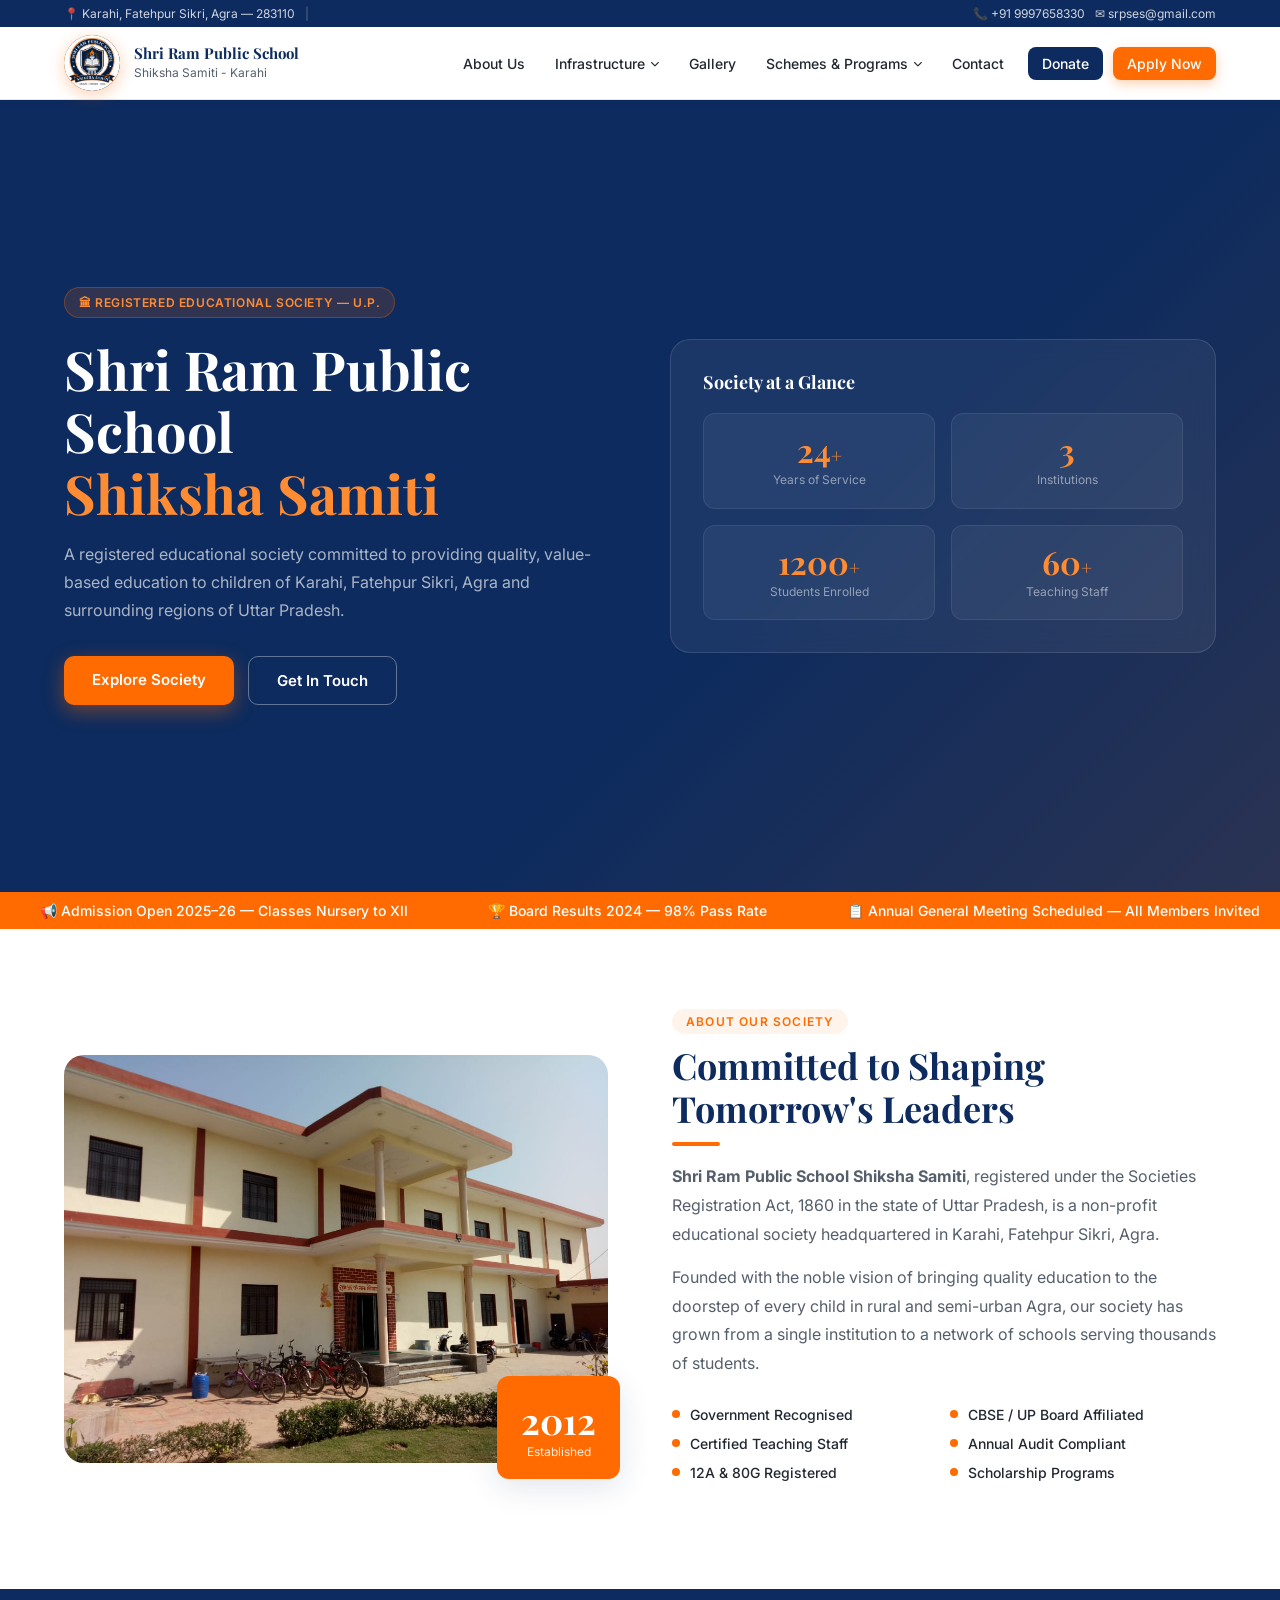
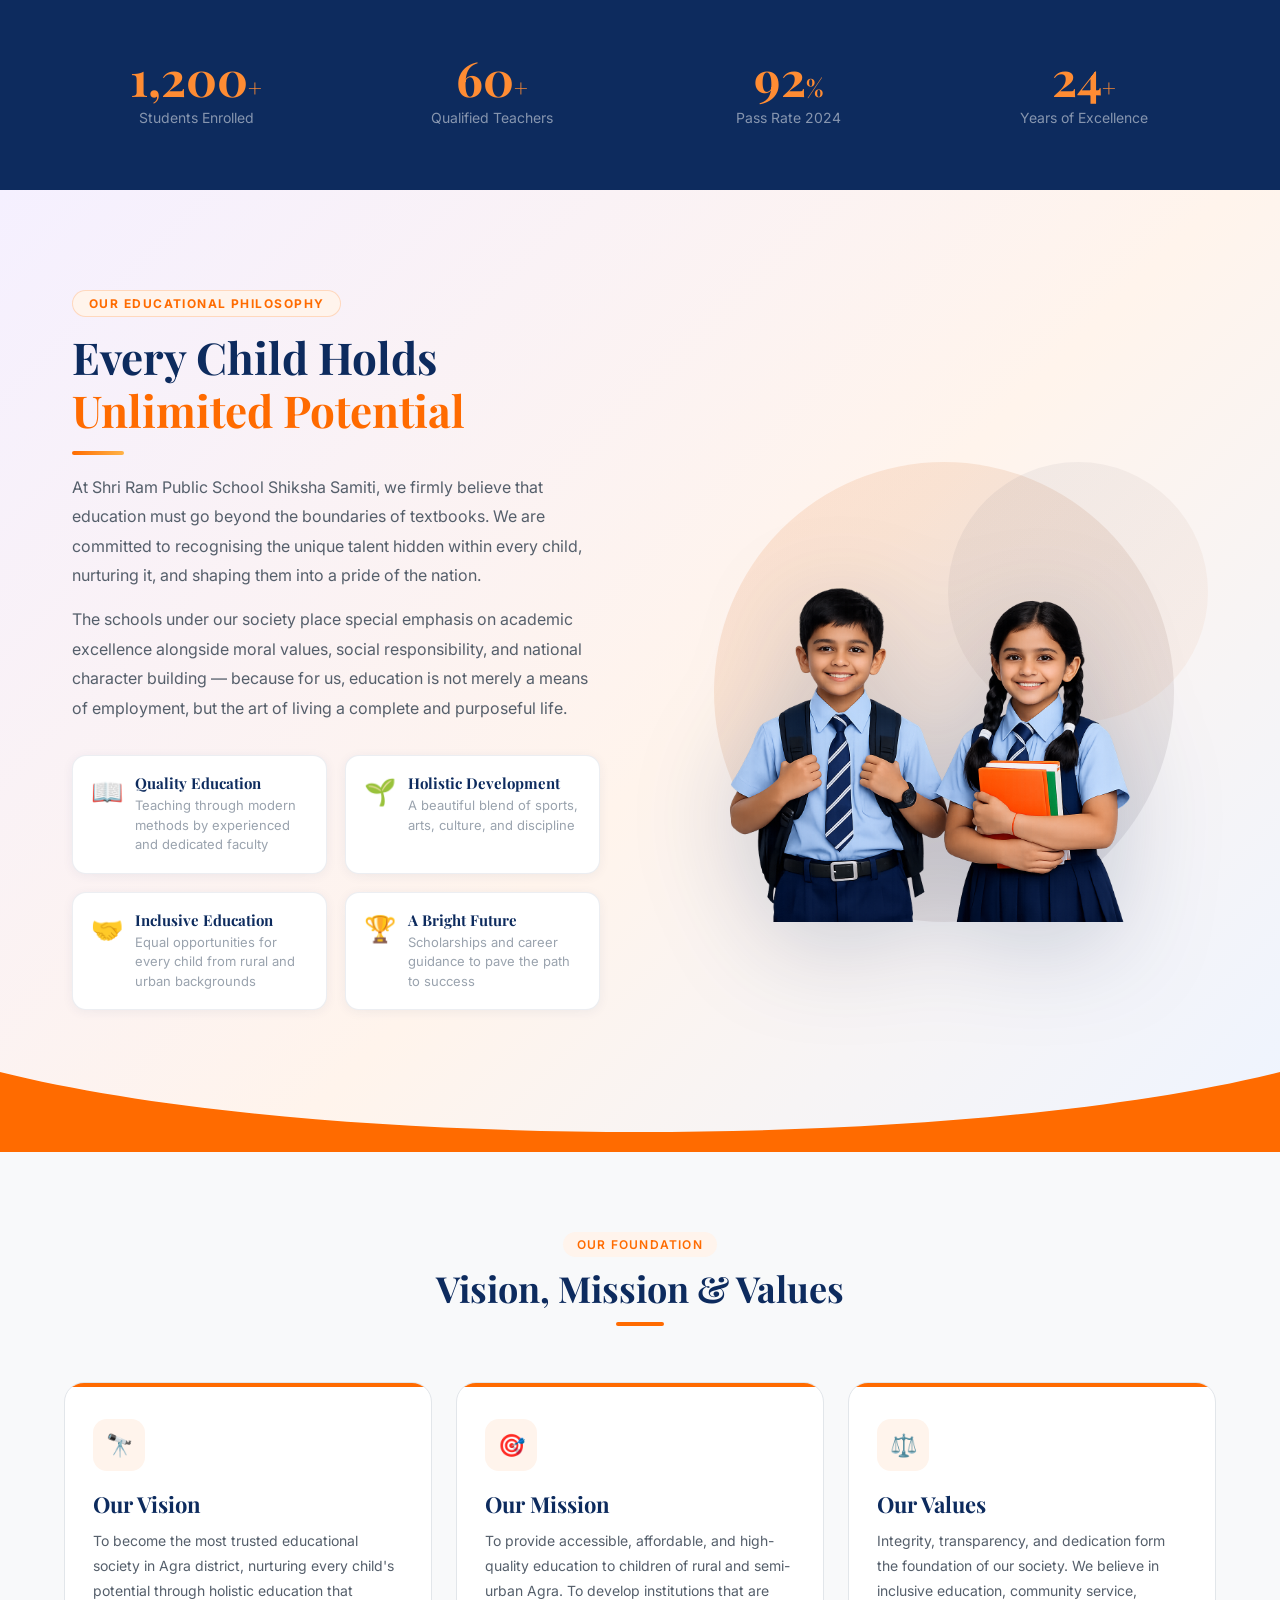
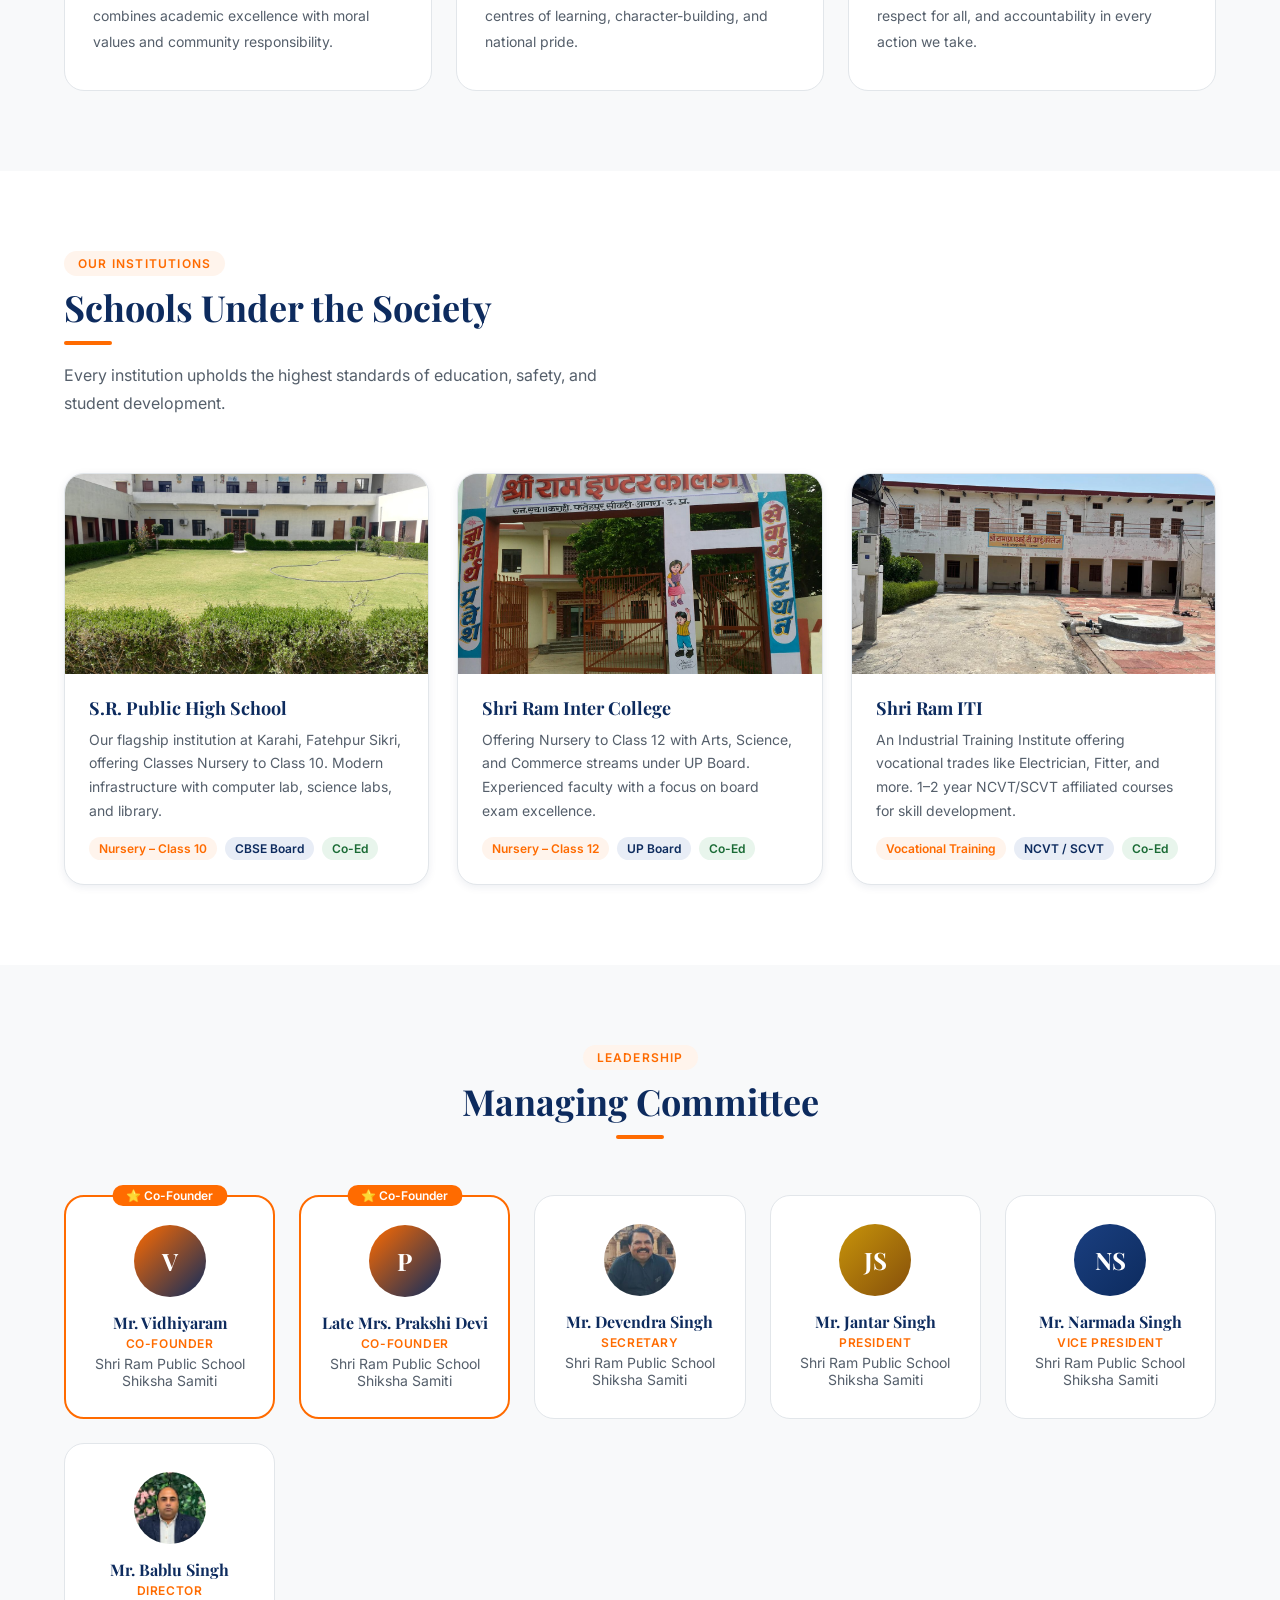
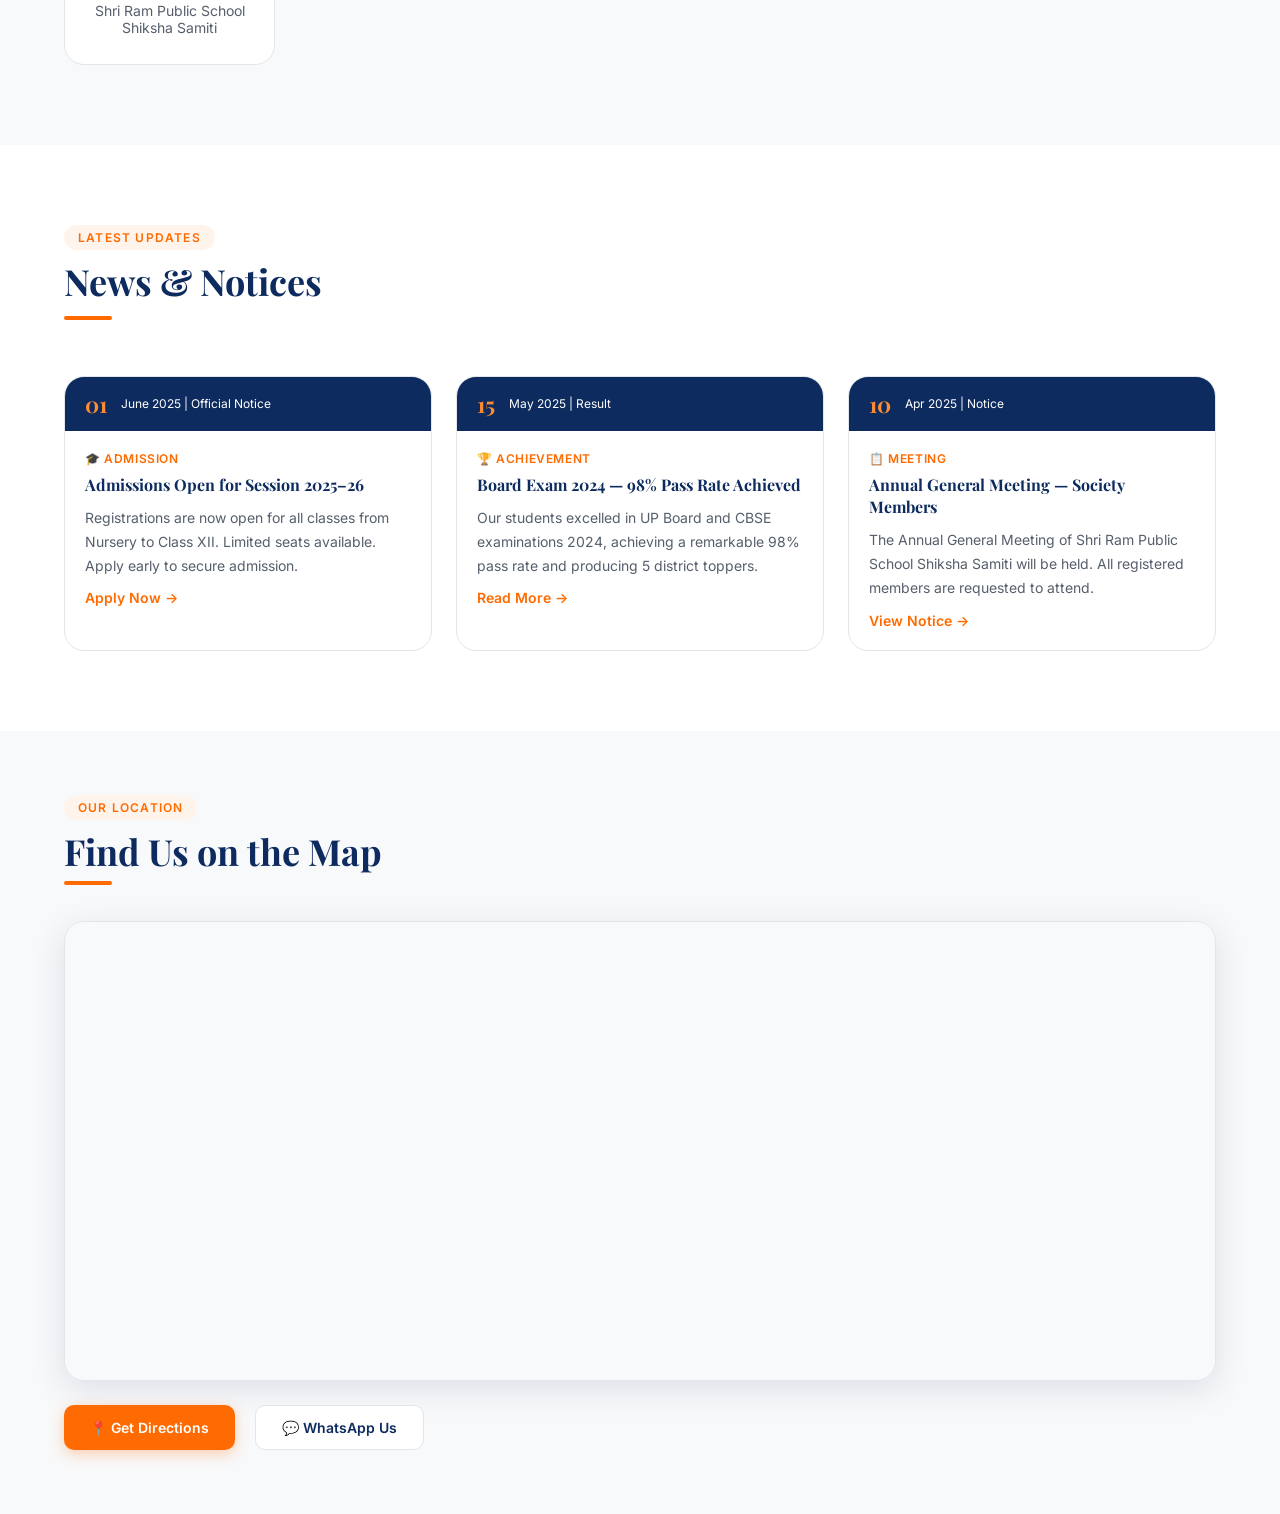
==== index.html @ c82b1e64 "Add files via upload" ====
<!DOCTYPE html>
<html lang="hi">
<head>
<meta charset="UTF-8">
<meta name="viewport" content="width=device-width, initial-scale=1.0, maximum-scale=1.0">
<title>Shri Ram Public School Shiksha Samiti - Karahi, Fatehpur Sikri, Agra</title>
<meta name="description" content="Shri Ram Public School Shiksha Samiti - A registered educational society dedicated to quality education in Karahi, Fatehpur Sikri, Agra, Uttar Pradesh.">
<link rel="preconnect" href="https://fonts.googleapis.com">
<link href="https://fonts.googleapis.com/css2?family=Playfair+Display:wght@600;700&family=Inter:wght@300;400;500;600&display=swap" rel="stylesheet">
<link rel="stylesheet" href="https://cdnjs.cloudflare.com/ajax/libs/font-awesome/6.5.0/css/all.min.css">
<style>
*,*::before,*::after{box-sizing:border-box;margin:0;padding:0;}
:root{
  --saffron:#FF6B00;--saffron-light:#FF8C33;--saffron-pale:#FFF4EC;
  --navy:#0D2B5E;--navy-light:#1A3F80;
  --green:#1A6B35;--green-light:#2A9B50;--gold:#C8940A;
  --white:#FFFFFF;--gray-50:#F8F9FA;--gray-100:#F0F2F5;
  --gray-200:#E2E6EA;--gray-400:#9AA3AE;--gray-600:#555F6B;--gray-800:#222831;
  --shadow-sm:0 2px 8px rgba(13,43,94,0.08);--shadow-md:0 8px 32px rgba(13,43,94,0.12);
  --radius:12px;--radius-lg:20px;
  --text-xs:clamp(10px,2vw,12px);--text-sm:clamp(12px,2.5vw,14px);
  --text-base:clamp(14px,3vw,16px);--text-lg:clamp(16px,3.5vw,18px);
  --text-xl:clamp(18px,4vw,22px);--text-2xl:clamp(20px,4.5vw,26px);
  --text-3xl:clamp(24px,5vw,36px);--text-4xl:clamp(28px,6vw,48px);
  --text-hero:clamp(28px,7vw,54px);
  --space-xs:clamp(8px,2vw,12px);--space-sm:clamp(12px,3vw,20px);
  --space-md:clamp(20px,4vw,32px);--space-lg:clamp(32px,5vw,56px);--space-xl:clamp(48px,7vw,80px);
}
html{scroll-behavior:smooth;}
body{font-family:'Inter',sans-serif;color:var(--gray-800);background:var(--white);overflow-x:hidden;font-size:var(--text-base);}
h1,h2,h3,h4{font-family:'Playfair Display',serif;line-height:1.2;}
a{text-decoration:none;color:inherit;}
img{max-width:100%;height:auto;display:block;}
button{font-family:'Inter',sans-serif;}

@keyframes fadeUp{from{opacity:0;transform:translateY(24px);}to{opacity:1;transform:translateY(0);}}
@keyframes fadeIn{from{opacity:0;}to{opacity:1;}}
@keyframes marquee{from{transform:translateX(0);}to{transform:translateX(-50%);}}
@keyframes dropdownIn{from{opacity:0;transform:translateY(-8px);}to{opacity:1;transform:translateY(0);}}

.reveal{opacity:0;transform:translateY(24px);transition:opacity 0.65s ease,transform 0.65s ease;}
.reveal.visible{opacity:1;transform:translateY(0);}
.reveal-left{opacity:0;transform:translateX(-30px);transition:opacity 0.65s ease,transform 0.65s ease;}
.reveal-left.visible{opacity:1;transform:translateX(0);}
.reveal-right{opacity:0;transform:translateX(30px);transition:opacity 0.65s ease,transform 0.65s ease;}
.reveal-right.visible{opacity:1;transform:translateX(0);}

/* TOP BAR */
.topbar{background:var(--navy);color:rgba(255,255,255,0.8);font-size:var(--text-xs);padding:6px 0;}
.topbar-inner{max-width:1200px;margin:0 auto;padding:0 clamp(16px,4vw,24px);display:flex;justify-content:space-between;align-items:center;flex-wrap:wrap;gap:4px;}
.topbar a{color:rgba(255,255,255,0.8);transition:color 0.2s;}
.topbar a:hover{color:var(--saffron-light);}
.topbar-left,.topbar-right{display:flex;align-items:center;gap:10px;flex-wrap:wrap;}

/* ======== HEADER & NAV ======== */
.header{position:sticky;top:0;z-index:1000;background:var(--white);border-bottom:1px solid var(--gray-200);box-shadow:var(--shadow-sm);transition:box-shadow 0.3s ease;}
.header.scrolled{box-shadow:var(--shadow-md);}
.nav-inner{max-width:1200px;margin:0 auto;padding:0 clamp(16px,4vw,24px);display:flex;align-items:center;justify-content:space-between;height:clamp(60px,10vw,72px);}
.logo{display:flex;align-items:center;gap:clamp(10px,2vw,14px);min-width:0;}
.logo-emblem{width:clamp(44px,8vw,56px);height:clamp(44px,8vw,56px);border-radius:50%;flex-shrink:0;background:linear-gradient(135deg,var(--saffron),var(--navy));display:flex;align-items:center;justify-content:center;font-family:'Playfair Display',serif;font-size:clamp(16px,3vw,22px);font-weight:700;color:white;box-shadow:0 4px 16px rgba(255,107,0,0.3);overflow:hidden;}
.logo-emblem img{width:100%;height:100%;object-fit:cover;border-radius:50%;}
.logo-text{line-height:1.2;min-width:0;}
.logo-text h1{font-size:clamp(12px,2.5vw,15px);color:var(--navy);font-weight:700;white-space:nowrap;overflow:hidden;text-overflow:ellipsis;}
.logo-text span{font-size:clamp(10px,2vw,11px);color:var(--gray-600);font-family:'Inter',sans-serif;font-weight:400;}
.nav-links{display:flex;align-items:center;gap:2px;}

/* Plain nav links */
.nav-links > a{
  padding:clamp(6px,1.5vw,8px) clamp(8px,2vw,14px);
  border-radius:8px;font-size:var(--text-sm);font-weight:500;
  color:var(--gray-800);transition:all 0.2s ease;
}
.nav-links > a:hover{background:var(--saffron-pale);color:var(--saffron);}
.nav-links > a.active{color:var(--saffron);}

/* ---- DROPDOWN WRAPPER ---- */
.nav-dropdown{position:relative;display:flex;align-items:center;}
.nav-dropdown > .nav-drop-trigger{
  display:flex;align-items:center;gap:5px;
  padding:clamp(6px,1.5vw,8px) clamp(8px,2vw,14px);
  border-radius:8px;font-size:var(--text-sm);font-weight:500;
  color:var(--gray-800);transition:all 0.2s ease;cursor:pointer;
  border:none;background:none;font-family:'Inter',sans-serif;
  white-space:nowrap;
}
.nav-dropdown > .nav-drop-trigger:hover,
.nav-dropdown:hover > .nav-drop-trigger{background:var(--saffron-pale);color:var(--saffron);}
.nav-drop-trigger .drop-caret{font-size:9px;transition:transform 0.25s ease;}
.nav-dropdown:hover .drop-caret{transform:rotate(180deg);}

/* ---- DROPDOWN PANEL ---- */
.drop-panel{
  position:absolute;top:calc(100% + 10px);left:0;
  min-width:230px;background:var(--white);
  border-radius:14px;border:1px solid var(--gray-200);
  box-shadow:0 16px 48px rgba(13,43,94,0.16);
  padding:8px;
  opacity:0;visibility:hidden;pointer-events:none;
  transform:translateY(-8px);
  transition:opacity 0.2s ease,transform 0.2s ease,visibility 0.2s ease;
  z-index:200;
}
.nav-dropdown:hover .drop-panel,
.nav-dropdown:focus-within .drop-panel{
  opacity:1;visibility:visible;pointer-events:all;transform:translateY(0);
}
.drop-panel::before{
  content:'';position:absolute;top:-6px;left:20px;
  width:12px;height:12px;background:var(--white);
  border-left:1px solid var(--gray-200);border-top:1px solid var(--gray-200);
  transform:rotate(45deg);border-radius:2px 0 0 0;
}
.drop-panel-header{
  font-size:10px;font-weight:700;letter-spacing:0.1em;text-transform:uppercase;
  color:var(--gray-400);padding:6px 12px 4px;margin-bottom:2px;
}
.drop-item{
  display:flex;align-items:center;gap:10px;
  padding:10px 12px;border-radius:10px;
  font-size:13px;font-weight:500;color:var(--gray-800);
  transition:background 0.18s,color 0.18s;cursor:pointer;
}
.drop-item:hover{background:var(--saffron-pale);color:var(--saffron);}
.drop-item-icon{
  width:32px;height:32px;border-radius:8px;flex-shrink:0;
  display:flex;align-items:center;justify-content:center;font-size:15px;
  background:var(--gray-100);transition:background 0.18s;
}
.drop-item:hover .drop-item-icon{background:rgba(255,107,0,0.12);}
.drop-item-text{}
.drop-item-title{font-weight:600;line-height:1.2;}
.drop-item-sub{font-size:11px;color:var(--gray-400);margin-top:1px;font-weight:400;}
.drop-divider{height:1px;background:var(--gray-100);margin:6px 4px;}

/* CTA buttons */
.nav-cta{background:var(--saffron);color:white!important;padding:clamp(8px,1.5vw,10px) clamp(14px,2.5vw,20px);border-radius:8px;font-size:var(--text-sm);font-weight:600;transition:all 0.2s ease;margin-left:8px;box-shadow:0 4px 12px rgba(255,107,0,0.3);}
.nav-cta:hover{background:var(--saffron-light)!important;transform:translateY(-1px);}
.nav-donate{background:var(--navy);color:white!important;padding:clamp(8px,1.5vw,10px) clamp(14px,2.5vw,20px);border-radius:8px;font-size:var(--text-sm);font-weight:600;transition:all 0.2s ease;margin-left:8px;}
.nav-donate:hover{background:var(--navy-light)!important;transform:translateY(-1px);}
.hamburger{display:none;flex-direction:column;gap:5px;cursor:pointer;padding:8px;border:none;background:none;}
.hamburger span{display:block;width:24px;height:2px;background:var(--navy);transition:all 0.3s;border-radius:2px;}

/* ======== MOBILE MENU ======== */
.mobile-menu{display:none;position:fixed;top:0;left:0;right:0;bottom:0;z-index:2000;background:var(--white);overflow-y:auto;}
.mobile-menu.open{display:flex;flex-direction:column;animation:fadeIn 0.2s ease;}
.mobile-menu-header{display:flex;justify-content:space-between;align-items:center;padding:clamp(16px,4vw,24px);border-bottom:1px solid var(--gray-100);}
.mobile-close{font-size:28px;cursor:pointer;color:var(--gray-800);background:none;border:none;line-height:1;}
.mobile-nav-links{padding:clamp(12px,3vw,16px);display:flex;flex-direction:column;gap:4px;}
.mobile-nav-links > a,.mobile-nav-links > .mob-drop-wrap > .mob-drop-btn{
  display:flex;align-items:center;gap:12px;
  padding:clamp(14px,3.5vw,18px) clamp(16px,4vw,20px);
  font-size:clamp(15px,3.5vw,17px);font-weight:500;
  border-radius:12px;color:var(--gray-800);
  transition:background 0.2s,color 0.2s;
  width:100%;border:none;background:none;font-family:'Inter',sans-serif;cursor:pointer;text-align:left;
}
.mobile-nav-links > a:hover,
.mobile-nav-links > .mob-drop-wrap > .mob-drop-btn:hover{background:var(--saffron-pale);color:var(--saffron);}
.mob-drop-btn{justify-content:space-between;}
.mob-drop-btn .mob-caret{font-size:11px;transition:transform 0.25s;}
.mob-drop-btn.open .mob-caret{transform:rotate(180deg);}
.mob-drop-list{
  display:none;flex-direction:column;gap:2px;
  padding:6px 10px 10px 20px;
  border-left:2px solid var(--saffron-pale);
  margin:2px 16px 8px 16px;border-radius:0 0 8px 8px;
}
.mob-drop-list.open{display:flex;}
.mob-drop-list a{
  display:flex;align-items:center;gap:10px;
  padding:10px 12px;font-size:14px;font-weight:500;
  color:var(--gray-800);border-radius:8px;transition:background 0.18s,color 0.18s;
}
.mob-drop-list a:hover{background:var(--saffron-pale);color:var(--saffron);}
.mob-drop-list a span{font-size:16px;}
.mobile-nav-links a.cta-mobile{background:var(--saffron);color:white;margin-top:12px;text-align:center;justify-content:center;}
.mobile-nav-links a.donate-mobile{background:var(--navy);color:white;text-align:center;justify-content:center;}

/* HERO */
.hero{min-height:clamp(500px,88vh,900px);background:var(--navy);position:relative;overflow:hidden;display:flex;align-items:center;}
.hero-bg{position:absolute;inset:0;z-index:0;background:url('https://images.unsplash.com/photo-1580582932707-520aed937b7b?w=1600&q=80') center/cover no-repeat;opacity:0.15;}
.hero-decor{position:absolute;inset:0;z-index:1;background:linear-gradient(135deg,rgba(13,43,94,0.97) 0%,rgba(13,43,94,0.8) 60%,rgba(255,107,0,0.12) 100%);}
.hero-content{position:relative;z-index:2;max-width:1200px;margin:0 auto;padding:clamp(48px,8vw,80px) clamp(16px,4vw,24px);display:grid;grid-template-columns:1fr 1fr;gap:clamp(32px,5vw,60px);align-items:center;width:100%;}
.hero-badge{display:inline-flex;align-items:center;gap:8px;background:rgba(255,107,0,0.15);border:1px solid rgba(255,107,0,0.3);color:var(--saffron-light);padding:clamp(5px,1.5vw,7px) clamp(10px,2vw,14px);border-radius:50px;font-size:var(--text-xs);font-weight:600;letter-spacing:0.05em;text-transform:uppercase;margin-bottom:clamp(12px,2vw,20px);animation:fadeUp 0.6s ease 0.1s both;}
.hero-title{font-size:var(--text-hero);color:white;line-height:1.15;font-weight:700;animation:fadeUp 0.6s ease 0.2s both;margin-bottom:8px;}
.hero-title span{color:var(--saffron-light);}
.hero-subtitle{font-family:'Inter',sans-serif;font-size:clamp(13px,2.5vw,16px);color:rgba(255,255,255,0.65);font-weight:400;margin:clamp(12px,2vw,16px) 0 clamp(20px,3vw,32px);line-height:1.75;animation:fadeUp 0.6s ease 0.3s both;}
.hero-buttons{display:flex;gap:clamp(10px,2vw,14px);flex-wrap:wrap;animation:fadeUp 0.6s ease 0.4s both;}
.btn-primary{background:var(--saffron);color:white;padding:clamp(10px,2vw,14px) clamp(18px,3vw,28px);border-radius:10px;font-size:clamp(13px,2.5vw,15px);font-weight:600;transition:all 0.25s ease;box-shadow:0 6px 20px rgba(255,107,0,0.4);white-space:nowrap;}
.btn-primary:hover{background:var(--saffron-light);transform:translateY(-2px);}
.btn-outline{background:transparent;color:white;padding:clamp(10px,2vw,14px) clamp(18px,3vw,28px);border-radius:10px;font-size:clamp(13px,2.5vw,15px);font-weight:600;border:1.5px solid rgba(255,255,255,0.35);transition:all 0.25s ease;white-space:nowrap;}
.btn-outline:hover{background:rgba(255,255,255,0.08);border-color:rgba(255,255,255,0.6);}
.hero-card{background:rgba(255,255,255,0.06);backdrop-filter:blur(12px);border:1px solid rgba(255,255,255,0.12);border-radius:var(--radius-lg);padding:clamp(20px,4vw,32px);animation:fadeUp 0.7s ease 0.3s both;}
.hero-card h3{font-size:clamp(15px,3vw,18px);color:white;margin-bottom:clamp(14px,3vw,20px);}
.hero-stat-grid{display:grid;grid-template-columns:1fr 1fr;gap:clamp(10px,2vw,16px);}
.hero-stat{background:rgba(255,255,255,0.05);border-radius:var(--radius);padding:clamp(14px,3vw,20px) clamp(10px,2vw,16px);text-align:center;border:1px solid rgba(255,255,255,0.08);}
.hero-stat .num{font-family:'Playfair Display',serif;font-size:clamp(24px,5vw,32px);font-weight:700;color:var(--saffron-light);line-height:1;}
.hero-stat .lbl{font-size:clamp(10px,2vw,12px);color:rgba(255,255,255,0.5);margin-top:6px;line-height:1.3;}

/* MARQUEE */
.marquee-strip{background:var(--saffron);color:white;padding:clamp(8px,2vw,10px) 0;overflow:hidden;font-size:var(--text-sm);font-weight:500;}
.marquee-inner{display:flex;white-space:nowrap;animation:marquee 25s linear infinite;}
.marquee-item{padding:0 clamp(24px,5vw,40px);flex-shrink:0;}

/* SECTION */
.section{padding:var(--space-xl) 0;}
.section-alt{background:var(--gray-50);}
.container{max-width:1200px;margin:0 auto;padding:0 clamp(16px,4vw,24px);}
.section-label{display:inline-block;font-size:var(--text-xs);font-weight:600;letter-spacing:0.1em;text-transform:uppercase;color:var(--saffron);background:var(--saffron-pale);padding:5px 14px;border-radius:50px;margin-bottom:10px;}
.section-title{font-size:var(--text-3xl);color:var(--navy);line-height:1.2;margin-bottom:12px;}
.section-sub{font-size:var(--text-base);color:var(--gray-600);line-height:1.75;max-width:560px;}
.section-head{margin-bottom:clamp(36px,6vw,56px);}
.title-line{width:48px;height:4px;background:var(--saffron);border-radius:2px;margin:12px 0 16px;}

/* ABOUT */
.about-grid{display:grid;grid-template-columns:1fr 1fr;gap:clamp(32px,6vw,64px);align-items:center;}
.about-image-wrap{position:relative;}
.about-img-placeholder{width:100%;aspect-ratio:4/3;border-radius:var(--radius-lg);background:linear-gradient(135deg,#e8f4fd,#d4e8fa);display:flex;align-items:center;justify-content:center;flex-direction:column;gap:12px;}
.about-badge{position:absolute;bottom:clamp(-16px,-3vw,-20px);right:clamp(-12px,-2vw,-20px);background:var(--saffron);color:white;border-radius:var(--radius);padding:clamp(14px,2.5vw,20px) clamp(16px,3vw,24px);text-align:center;box-shadow:var(--shadow-md);}
.about-badge .big{font-family:'Playfair Display',serif;font-size:clamp(24px,5vw,36px);font-weight:700;}
.about-badge .sm{font-size:var(--text-xs);opacity:0.85;}
.about-para{font-size:var(--text-base);color:var(--gray-600);line-height:1.8;margin-bottom:14px;}
.about-features{display:grid;grid-template-columns:1fr 1fr;gap:clamp(8px,2vw,12px);margin:clamp(20px,4vw,28px) 0;}
.about-feat{display:flex;align-items:center;gap:10px;font-size:var(--text-sm);color:var(--gray-800);font-weight:500;}
.feat-dot{width:8px;height:8px;border-radius:50%;background:var(--saffron);flex-shrink:0;}
.reg-box{background:var(--navy);color:white;border-radius:var(--radius);padding:clamp(14px,3vw,20px) clamp(16px,3vw,24px);margin-top:clamp(20px,4vw,28px);}
.reg-box .reg-label{font-size:var(--text-xs);color:rgba(255,255,255,0.5);text-transform:uppercase;letter-spacing:0.08em;margin-bottom:6px;}
.reg-box .reg-num{font-family:'Playfair Display',serif;font-size:var(--text-lg);font-weight:600;color:var(--saffron-light);}

/* STATS */
.stats-section{background:var(--navy);color:white;padding:clamp(40px,7vw,64px) 0;}
.stats-grid{display:grid;grid-template-columns:repeat(4,1fr);gap:clamp(16px,3vw,32px);}
.stat-card{text-align:center;}
.stat-card .number{font-family:'Playfair Display',serif;font-size:clamp(32px,6vw,48px);font-weight:700;color:var(--saffron-light);line-height:1;}
.stat-card .unit{font-size:clamp(18px,3.5vw,24px);}
.stat-card .label{font-size:var(--text-sm);color:rgba(255,255,255,0.5);margin-top:8px;}

/* EDUCATION SECTION */
.edu-section{background:linear-gradient(135deg,#F5F0FF 0%,#FFF4EC 55%,#EEF4FF 100%);padding:clamp(56px,9vw,100px) 0 0 0;overflow:hidden;position:relative;}
.edu-inner{max-width:1200px;margin:0 auto;padding:0 clamp(16px,4vw,32px);display:grid;grid-template-columns:1fr 1fr;gap:clamp(40px,7vw,80px);align-items:center;}
.edu-label{display:inline-block;font-size:clamp(10px,2vw,12px);font-weight:700;letter-spacing:0.12em;text-transform:uppercase;color:#FF6B00;background:#FFF4EC;border:1px solid rgba(255,107,0,0.2);padding:5px 16px;border-radius:50px;margin-bottom:14px;}
.edu-title{font-family:'Playfair Display',serif;font-size:clamp(26px,5vw,44px);color:#0D2B5E;line-height:1.2;margin-bottom:4px;}
.edu-title span{color:#FF6B00;}
.edu-line{width:52px;height:4px;background:linear-gradient(90deg,#FF6B00,#FFB347);border-radius:2px;margin:14px 0 18px;}
.edu-para{font-size:clamp(14px,2.5vw,16px);color:#555F6B;line-height:1.85;margin-bottom:14px;}
.edu-pillars{display:grid;grid-template-columns:1fr 1fr;gap:clamp(12px,2vw,18px);margin-top:clamp(22px,4vw,32px);}
.edu-pillar{display:flex;align-items:flex-start;gap:12px;background:white;border-radius:14px;padding:clamp(14px,2.5vw,18px);border:1px solid rgba(13,43,94,0.08);box-shadow:0 2px 12px rgba(13,43,94,0.06);transition:transform 0.2s,box-shadow 0.2s;}
.edu-pillar:hover{transform:translateY(-3px);box-shadow:0 8px 24px rgba(13,43,94,0.1);}
.pillar-icon{font-size:clamp(20px,3vw,26px);flex-shrink:0;margin-top:2px;}
.edu-pillar h4{font-family:'Playfair Display',serif;font-size:clamp(13px,2.2vw,15px);color:#0D2B5E;margin-bottom:4px;}
.edu-pillar p{font-size:clamp(11px,1.8vw,13px);color:#9AA3AE;line-height:1.5;margin:0;}
.edu-text{padding-bottom:clamp(40px,6vw,64px);}
.edu-visual{position:relative;display:flex;align-items:flex-end;justify-content:center;min-height:clamp(320px,48vw,480px);}
.edu-bg-circle{position:absolute;width:clamp(280px,45vw,460px);height:clamp(280px,45vw,460px);border-radius:50%;background:linear-gradient(135deg,rgba(255,107,0,0.13),rgba(13,43,94,0.09));bottom:0;left:50%;transform:translateX(-50%);}
.edu-bg-circle2{position:absolute;width:clamp(160px,26vw,260px);height:clamp(160px,26vw,260px);border-radius:50%;background:linear-gradient(135deg,rgba(13,43,94,0.06),rgba(255,107,0,0.05));top:20px;right:0;}
.edu-img-wrap{position:relative;z-index:2;display:flex;align-items:flex-end;justify-content:center;}
.edu-img{width:clamp(260px,140vw,540px);height:auto;object-fit:contain;filter:drop-shadow(0 20px 50px rgba(13,43,94,0.2));position:relative;z-index:2;}
.edu-wave{position:relative;line-height:0;margin-top:-2px;background:transparent;}
.edu-wave svg{display:block;width:100%;height:clamp(50px,7vw,80px);}

/* VISION MISSION */
.vm-grid{display:grid;grid-template-columns:repeat(3,1fr);gap:clamp(14px,3vw,24px);}
.vm-card{background:var(--white);border-radius:var(--radius-lg);padding:clamp(22px,4vw,36px) clamp(18px,3vw,28px);border:1px solid var(--gray-200);transition:all 0.3s ease;position:relative;overflow:hidden;}
.vm-card::before{content:'';position:absolute;top:0;left:0;right:0;height:4px;background:var(--saffron);}
.vm-card:hover{transform:translateY(-6px);box-shadow:var(--shadow-md);border-color:transparent;}
.vm-icon{width:52px;height:52px;border-radius:14px;background:var(--saffron-pale);display:flex;align-items:center;justify-content:center;font-size:22px;margin-bottom:clamp(14px,3vw,20px);}
.vm-card h3{font-size:var(--text-xl);color:var(--navy);margin-bottom:10px;}
.vm-card p{font-size:var(--text-sm);color:var(--gray-600);line-height:1.8;}

/* SCHOOLS */
.schools-grid{display:grid;grid-template-columns:repeat(auto-fit,minmax(min(100%,280px),1fr));gap:clamp(16px,3vw,28px);}
.school-card{background:var(--white);border-radius:var(--radius-lg);overflow:hidden;border:1px solid var(--gray-200);transition:all 0.3s ease;box-shadow:var(--shadow-sm);}
.school-card:hover{transform:translateY(-4px);box-shadow:var(--shadow-md);}
.school-img{width:100%;height:clamp(140px,20vw,200px);object-fit:cover;background:linear-gradient(135deg,#1A3F80,#0D2B5E);display:flex;align-items:center;justify-content:center;color:rgba(255,255,255,0.3);font-size:clamp(36px,7vw,48px);}
.school-body{padding:clamp(16px,3vw,24px);}
.school-body h3{font-size:var(--text-lg);color:var(--navy);margin-bottom:8px;}
.school-body p{font-size:var(--text-sm);color:var(--gray-600);line-height:1.7;margin-bottom:14px;}
.school-tags{display:flex;gap:8px;flex-wrap:wrap;}
.tag{font-size:var(--text-xs);font-weight:600;padding:4px 10px;border-radius:50px;background:var(--saffron-pale);color:var(--saffron);}
.tag.green{background:#E8F5EC;color:var(--green);}
.tag.navy{background:#E8EDF6;color:var(--navy);}

/* COMMITTEE */
.committee-grid{display:grid;grid-template-columns:repeat(auto-fit,minmax(min(100%,180px),1fr));gap:clamp(14px,3vw,24px);}
.member-card{background:var(--white);border-radius:var(--radius-lg);padding:clamp(20px,4vw,28px) clamp(14px,3vw,20px);text-align:center;border:1px solid var(--gray-200);transition:all 0.3s ease;}
.member-card:hover{transform:translateY(-4px);box-shadow:var(--shadow-md);}
.member-avatar{width:clamp(56px,10vw,72px);height:clamp(56px,10vw,72px);border-radius:50%;margin:0 auto clamp(12px,2.5vw,16px);background:linear-gradient(135deg,var(--saffron),var(--navy));display:flex;align-items:center;justify-content:center;font-family:'Playfair Display',serif;font-size:clamp(18px,3.5vw,24px);font-weight:700;color:white;}
.member-card h4{font-size:var(--text-base);color:var(--navy);margin-bottom:4px;}
.member-card .role{font-size:var(--text-xs);color:var(--saffron);font-weight:600;text-transform:uppercase;letter-spacing:0.05em;}
.member-card .dept{font-size:var(--text-sm);color:var(--gray-600);margin-top:4px;}
.president-card{border:2px solid var(--saffron);position:relative;}
.president-badge{position:absolute;top:-12px;left:50%;transform:translateX(-50%);background:var(--saffron);color:white;font-size:var(--text-xs);font-weight:600;padding:3px 14px;border-radius:50px;white-space:nowrap;}

/* NEWS */
.news-grid{display:grid;grid-template-columns:repeat(auto-fit,minmax(min(100%,280px),1fr));gap:clamp(16px,3vw,24px);}
.news-card{background:var(--white);border-radius:var(--radius-lg);overflow:hidden;border:1px solid var(--gray-200);transition:all 0.3s ease;}
.news-card:hover{transform:translateY(-4px);box-shadow:var(--shadow-md);}
.news-date-strip{background:var(--navy);color:white;padding:clamp(10px,2vw,12px) clamp(14px,3vw,20px);display:flex;align-items:center;gap:10px;font-size:var(--text-xs);}
.news-date-num{font-family:'Playfair Display',serif;font-size:clamp(18px,3.5vw,22px);font-weight:700;color:var(--saffron-light);margin-right:4px;}
.news-body{padding:clamp(16px,3vw,20px);}
.news-type{font-size:var(--text-xs);font-weight:600;color:var(--saffron);text-transform:uppercase;letter-spacing:0.05em;margin-bottom:8px;}
.news-body h3{font-size:var(--text-base);color:var(--navy);line-height:1.4;margin-bottom:10px;}
.news-body p{font-size:var(--text-sm);color:var(--gray-600);line-height:1.7;}
.news-link{display:inline-flex;align-items:center;gap:4px;font-size:var(--text-sm);font-weight:600;color:var(--saffron);margin-top:12px;}

/* RESPONSIVE */
@media(max-width:1024px){.footer-main{grid-template-columns:1fr 1fr;}}
@media(max-width:900px){
  .hero-content{grid-template-columns:1fr;}
  .about-grid{grid-template-columns:1fr;}
  .stats-grid{grid-template-columns:repeat(2,1fr);}
  .vm-grid{grid-template-columns:1fr 1fr;}
  .edu-inner{grid-template-columns:1fr;}
  .edu-visual{min-height:clamp(280px,60vw,380px);order:-1;}
  .edu-img{width:clamp(200px,55vw,320px);}
}
@media(max-width:768px){
  .nav-links,.nav-cta,.nav-donate{display:none!important;}
  .hamburger{display:flex!important;}
  .topbar-inner{flex-direction:column;align-items:flex-start;gap:2px;}
}
@media(max-width:480px){
  .topbar-right{display:none;}
  .stats-grid{grid-template-columns:1fr 1fr;}
  .edu-pillars{grid-template-columns:1fr;}
}
</style>
</head>
<body>

<div class="topbar">
  <div class="topbar-inner">
    <div class="topbar-left">
      <span>📍 Karahi, Fatehpur Sikri, Agra — 283110</span>
      <span style="color:rgba(255,255,255,0.3)">|</span>
    </div>
    <div class="topbar-right">
      <a href="tel:9997658330">📞 +91 9997658330</a>
      <a href="mailto:srpses@gmail.com">✉ srpses@gmail.com</a>
    </div>
  </div>
</div>

<header class="header" id="header">
  <div class="nav-inner">
    <a href="index.html" class="logo" aria-label="Go to Home">
      <div class="logo-emblem">
        <img src="images/logo.png" alt="Shri Ram Public School Logo" onerror="this.parentElement.textContent='SR'">
      </div>
      <div class="logo-text">
        <h1>Shri Ram Public School</h1>
        <span style="font-size:12px;">Shiksha Samiti - Karahi</span>
      </div>
    </a>

    <nav class="nav-links">
      <a href="about.html">About Us</a>

      <!-- Infrastructure dropdown -->
      <div class="nav-dropdown">
        <button class="nav-drop-trigger" aria-haspopup="true" aria-expanded="false">
          Infrastructure <i class="fas fa-chevron-down drop-caret"></i>
        </button>
        <div class="drop-panel">
          <div class="drop-panel-header">Our Facilities</div>
          <a class="drop-item" href="infrastructure.html#computer-lab">
            <div class="drop-item-icon">💻</div>
            <div class="drop-item-text">
              <div class="drop-item-title">Computer Lab</div>
              <div class="drop-item-sub">30+ modern systems</div>
            </div>
          </a>
          <a class="drop-item" href="infrastructure.html#science-lab">
            <div class="drop-item-icon">🔬</div>
            <div class="drop-item-text">
              <div class="drop-item-title">Science Lab</div>
              <div class="drop-item-sub">Physics, Chemistry & Biology</div>
            </div>
          </a>
          <a class="drop-item" href="infrastructure.html#dance-music">
            <div class="drop-item-icon">🎭</div>
            <div class="drop-item-text">
              <div class="drop-item-title">Dance & Music Hall</div>
              <div class="drop-item-sub">Cultural activities centre</div>
            </div>
          </a>
          <a class="drop-item" href="infrastructure.html#playground">
            <div class="drop-item-icon">⚽</div>
            <div class="drop-item-text">
              <div class="drop-item-title">Playground</div>
              <div class="drop-item-sub">Cricket, Football & Athletics</div>
            </div>
          </a>
        </div>
      </div>

      <a href="gallery.html">Gallery</a>

      <!-- Schemes / Programs dropdown -->
      <div class="nav-dropdown">
        <button class="nav-drop-trigger" aria-haspopup="true" aria-expanded="false">
          Schemes &amp; Programs <i class="fas fa-chevron-down drop-caret"></i>
        </button>
        <div class="drop-panel">
          <div class="drop-panel-header">Government Programs</div>
          <a class="drop-item" href="schemes.html#nsdc">
            <div class="drop-item-icon">🏛</div>
            <div class="drop-item-text">
              <div class="drop-item-title">NSDC Programme</div>
              <div class="drop-item-sub">National Skill Development Corp.</div>
            </div>
          </a>
          <a class="drop-item" href="schemes.html#upsdm">
            <div class="drop-item-icon">🌐</div>
            <div class="drop-item-text">
              <div class="drop-item-title">UPSDM Programme</div>
              <div class="drop-item-sub">UP Skill Dev. Mission</div>
            </div>
          </a>
          <div class="drop-divider"></div>
          <div class="drop-panel-header">Vocational Certification</div>
          <a class="drop-item" href="schemes.html#ncvt">
            <div class="drop-item-icon">📜</div>
            <div class="drop-item-text">
              <div class="drop-item-title">NCVT</div>
              <div class="drop-item-sub">National Council for Voc. Training</div>
            </div>
          </a>
        </div>
      </div>

      <a href="contact.html">Contact</a>
      <a href="donate.html" class="nav-donate">Donate</a>
      <a href="apply-now.html" class="nav-cta">Apply Now</a>
    </nav>

    <button class="hamburger" id="hamburger" onclick="openMenu()" aria-label="Open menu">
      <span></span><span></span><span></span>
    </button>
  </div>
</header>

<!-- MOBILE MENU -->
<div class="mobile-menu" id="mobileMenu" role="dialog" aria-modal="true">
  <div class="mobile-menu-header">
    <a href="index.html" class="logo" onclick="closeMenu()" aria-label="Go to Home">
      <div class="logo-emblem" style="width:44px;height:44px;font-size:16px;flex-shrink:0;">SR</div>
      <div class="logo-text"><h1>Shri Ram Public School</h1><span>Shiksha Samiti</span></div>
    </a>
    <button class="mobile-close" onclick="closeMenu()">✕</button>
  </div>
  <div class="mobile-nav-links">
    <a href="about.html" onclick="closeMenu()">ℹ️ About Us</a>

    <!-- Infrastructure mobile dropdown -->
    <div class="mob-drop-wrap">
      <button class="mob-drop-btn" onclick="toggleMobDrop(this)">
        <span>🏗️ Infrastructure</span>
        <i class="fas fa-chevron-down mob-caret"></i>
      </button>
      <div class="mob-drop-list">
        <a href="infrastructure.html#computer-lab" onclick="closeMenu()"><span>💻</span> Computer Lab</a>
        <a href="infrastructure.html#science-lab" onclick="closeMenu()"><span>🔬</span> Science Lab</a>
        <a href="infrastructure.html#dance-music" onclick="closeMenu()"><span>🎭</span> Dance & Music Hall</a>
        <a href="infrastructure.html#playground" onclick="closeMenu()"><span>⚽</span> Playground</a>
      </div>
    </div>

    <a href="gallery.html" onclick="closeMenu()">🖼️ Gallery</a>

    <!-- Schemes mobile dropdown -->
    <div class="mob-drop-wrap">
      <button class="mob-drop-btn" onclick="toggleMobDrop(this)">
        <span>📋 Schemes &amp; Programs</span>
        <i class="fas fa-chevron-down mob-caret"></i>
      </button>
      <div class="mob-drop-list">
        <a href="schemes.html#nsdc" onclick="closeMenu()"><span>🏛</span> NSDC Programme</a>
        <a href="schemes.html#upsdm" onclick="closeMenu()"><span>🌐</span> UPSDM Programme</a>
        <a href="schemes.html#ncvt" onclick="closeMenu()"><span>📜</span> NCVT</a>
      </div>
    </div>

    <a href="contact.html" onclick="closeMenu()">📞 Contact</a>
    <a href="donate.html" onclick="closeMenu()" class="donate-mobile">🤝 Donate</a>
    <a href="apply-now.html" onclick="closeMenu()" class="cta-mobile">✅ Apply Now</a>
  </div>
  <div style="padding:20px 16px;margin-top:auto;border-top:1px solid var(--gray-100);">
    <p style="font-size:13px;color:var(--gray-400);text-align:center;">📞 <a href="tel:9997658330" style="color:var(--saffron);font-weight:600;">+91 9997658330</a></p>
  </div>
</div>

<!-- ===== REST OF PAGE (unchanged) ===== -->
<section class="hero" id="home">
  <div class="hero-bg"></div>
  <div class="hero-decor"></div>
  <div class="hero-content">
    <div class="hero-left">
      <div class="hero-badge">🏛 Registered Educational Society — U.P.</div>
      <h2 class="hero-title">Shri Ram Public School<br><span>Shiksha Samiti</span></h2>
      <p class="hero-subtitle">A registered educational society committed to providing quality, value-based education to children of Karahi, Fatehpur Sikri, Agra and surrounding regions of Uttar Pradesh.</p>
      <div class="hero-buttons">
        <a href="#about" class="btn-primary">Explore Society</a>
        <a href="contact.html" class="btn-outline">Get In Touch</a>
      </div>
    </div>
    <div class="hero-card">
      <h3>Society at a Glance</h3>
      <div class="hero-stat-grid">
        <div class="hero-stat"><div class="num">24<span style="font-size:0.6em">+</span></div><div class="lbl">Years of Service</div></div>
        <div class="hero-stat"><div class="num">3</div><div class="lbl">Institutions</div></div>
        <div class="hero-stat"><div class="num">1200<span style="font-size:0.6em">+</span></div><div class="lbl">Students Enrolled</div></div>
        <div class="hero-stat"><div class="num">60<span style="font-size:0.6em">+</span></div><div class="lbl">Teaching Staff</div></div>
      </div>
    </div>
  </div>
</section>

<div class="marquee-strip">
  <div class="marquee-inner">
    <span class="marquee-item">📢 Admission Open 2025–26 — Classes Nursery to XII</span>
    <span class="marquee-item">🏆 Board Results 2024 — 98% Pass Rate</span>
    <span class="marquee-item">📋 Annual General Meeting Scheduled — All Members Invited</span>
    <span class="marquee-item">🎓 Scholarship Available for Meritorious Students</span>
    <span class="marquee-item">📢 Admission Open 2025–26 — Classes Nursery to XII</span>
    <span class="marquee-item">🏆 Board Results 2024 — 98% Pass Rate</span>
    <span class="marquee-item">📋 Annual General Meeting Scheduled — All Members Invited</span>
    <span class="marquee-item">🎓 Scholarship Available for Meritorious Students</span>
  </div>
</div>

<section class="section" id="about">
  <div class="container">
    <div class="about-grid">
      <div class="about-image-wrap reveal-left">
        <div class="about-img-placeholder">
          <img src="images/s2.jpeg" alt="School Building" style="width:100%;height:auto;border-radius:var(--radius-lg);object-fit:cover;">
        </div>
        <div class="about-badge"><div class="big">2012</div><div class="sm">Established</div></div>
      </div>
      <div class="about-content reveal-right">
        <span class="section-label">About Our Society</span>
        <h2 class="section-title">Committed to Shaping<br>Tomorrow's Leaders</h2>
        <div class="title-line"></div>
        <p class="about-para"><strong>Shri Ram Public School Shiksha Samiti</strong>, registered under the Societies Registration Act, 1860 in the state of Uttar Pradesh, is a non-profit educational society headquartered in Karahi, Fatehpur Sikri, Agra.</p>
        <p class="about-para">Founded with the noble vision of bringing quality education to the doorstep of every child in rural and semi-urban Agra, our society has grown from a single institution to a network of schools serving thousands of students.</p>
        <div class="about-features">
          <div class="about-feat"><div class="feat-dot"></div> Government Recognised</div>
          <div class="about-feat"><div class="feat-dot"></div> CBSE / UP Board Affiliated</div>
          <div class="about-feat"><div class="feat-dot"></div> Certified Teaching Staff</div>
          <div class="about-feat"><div class="feat-dot"></div> Annual Audit Compliant</div>
          <div class="about-feat"><div class="feat-dot"></div> 12A &amp; 80G Registered</div>
          <div class="about-feat"><div class="feat-dot"></div> Scholarship Programs</div>
        </div>
      </div>
    </div>
  </div>
</section>

<div class="stats-section">
  <div class="container">
    <div class="stats-grid">
      <div class="stat-card reveal"><div class="number"><span class="count-up" data-target="1200">0</span><span class="unit">+</span></div><div class="label">Students Enrolled</div></div>
      <div class="stat-card reveal"><div class="number"><span class="count-up" data-target="60">0</span><span class="unit">+</span></div><div class="label">Qualified Teachers</div></div>
      <div class="stat-card reveal"><div class="number"><span class="count-up" data-target="92">0</span><span class="unit">%</span></div><div class="label">Pass Rate 2024</div></div>
      <div class="stat-card reveal"><div class="number"><span class="count-up" data-target="24">0</span><span class="unit">+</span></div><div class="label">Years of Excellence</div></div>
    </div>
  </div>
</div>

<section class="edu-section" id="education">
  <div class="edu-inner">
    <div class="edu-text reveal-left">
      <span class="edu-label">Our Educational Philosophy</span>
      <h2 class="edu-title">Every Child Holds<br><span>Unlimited Potential</span></h2>
      <div class="edu-line"></div>
      <p class="edu-para">At Shri Ram Public School Shiksha Samiti, we firmly believe that education must go beyond the boundaries of textbooks. We are committed to recognising the unique talent hidden within every child, nurturing it, and shaping them into a pride of the nation.</p>
      <p class="edu-para">The schools under our society place special emphasis on academic excellence alongside moral values, social responsibility, and national character building — because for us, education is not merely a means of employment, but the art of living a complete and purposeful life.</p>
      <div class="edu-pillars">
        <div class="edu-pillar"><div class="pillar-icon">📖</div><div><h4>Quality Education</h4><p>Teaching through modern methods by experienced and dedicated faculty</p></div></div>
        <div class="edu-pillar"><div class="pillar-icon">🌱</div><div><h4>Holistic Development</h4><p>A beautiful blend of sports, arts, culture, and discipline</p></div></div>
        <div class="edu-pillar"><div class="pillar-icon">🤝</div><div><h4>Inclusive Education</h4><p>Equal opportunities for every child from rural and urban backgrounds</p></div></div>
        <div class="edu-pillar"><div class="pillar-icon">🏆</div><div><h4>A Bright Future</h4><p>Scholarships and career guidance to pave the path to success</p></div></div>
      </div>
    </div>
    <div class="edu-visual reveal-right">
      <div class="edu-bg-circle"></div>
      <div class="edu-bg-circle2"></div>
      <div class="edu-img-wrap">
        <img src="images/student.png" alt="Shri Ram Public School Students" class="edu-img">
      </div>
    </div>
  </div>
  <div class="edu-wave">
    <svg viewBox="0 0 1440 80" preserveAspectRatio="none" xmlns="http://www.w3.org/2000/svg">
      <path d="M0,0 C360,80 1080,80 1440,0 L1440,80 L0,80 Z" fill="#FF6B00"/>
    </svg>
  </div>
</section>

<section class="section section-alt">
  <div class="container">
    <div class="section-head reveal" style="text-align:center;">
      <span class="section-label">Our Foundation</span>
      <h2 class="section-title">Vision, Mission &amp; Values</h2>
      <div class="title-line" style="margin:12px auto 0;"></div>
    </div>
    <div class="vm-grid">
      <div class="vm-card reveal"><div class="vm-icon">🔭</div><h3>Our Vision</h3><p>To become the most trusted educational society in Agra district, nurturing every child's potential through holistic education that combines academic excellence with moral values and community responsibility.</p></div>
      <div class="vm-card reveal"><div class="vm-icon">🎯</div><h3>Our Mission</h3><p>To provide accessible, affordable, and high-quality education to children of rural and semi-urban Agra. To develop institutions that are centres of learning, character-building, and national pride.</p></div>
      <div class="vm-card reveal"><div class="vm-icon">⚖️</div><h3>Our Values</h3><p>Integrity, transparency, and dedication form the foundation of our society. We believe in inclusive education, community service, respect for all, and accountability in every action we take.</p></div>
    </div>
  </div>
</section>

<section class="section" id="schools">
  <div class="container">
    <div class="section-head reveal">
      <span class="section-label">Our Institutions</span>
      <h2 class="section-title">Schools Under the Society</h2>
      <div class="title-line"></div>
      <p class="section-sub">Every institution upholds the highest standards of education, safety, and student development.</p>
    </div>
    <div class="schools-grid">
      <div class="school-card reveal">
        <img src="images/s3.jpeg" alt="S.R. Public High School" class="school-img">
        <div class="school-body">
          <h3>S.R. Public High School</h3>
          <p>Our flagship institution at Karahi, Fatehpur Sikri, offering Classes Nursery to Class 10. Modern infrastructure with computer lab, science labs, and library.</p>
          <div class="school-tags"><span class="tag">Nursery – Class 10</span><span class="tag navy">CBSE Board</span><span class="tag green">Co-Ed</span></div>
        </div>
      </div>
      <div class="school-card reveal">
        <img src="images/s1.jpeg" alt="Shri Ram Inter College" class="school-img">
        <div class="school-body">
          <h3>Shri Ram Inter College</h3>
          <p>Offering Nursery to Class 12 with Arts, Science, and Commerce streams under UP Board. Experienced faculty with a focus on board exam excellence.</p>
          <div class="school-tags"><span class="tag">Nursery – Class 12</span><span class="tag navy">UP Board</span><span class="tag green">Co-Ed</span></div>
        </div>
      </div>
      <div class="school-card reveal">
        <img src="images/s6.jpeg" alt="Shri Ram ITI" class="school-img">
        <div class="school-body">
          <h3>Shri Ram ITI</h3>
          <p>An Industrial Training Institute offering vocational trades like Electrician, Fitter, and more. 1–2 year NCVT/SCVT affiliated courses for skill development.</p>
          <div class="school-tags"><span class="tag">Vocational Training</span><span class="tag navy">NCVT / SCVT</span><span class="tag green">Co-Ed</span></div>
        </div>
      </div>
    </div>
  </div>
</section>

<section class="section section-alt" id="committee">
  <div class="container">
    <div class="section-head reveal" style="text-align:center;">
      <span class="section-label">Leadership</span>
      <h2 class="section-title">Managing Committee</h2>
      <div class="title-line" style="margin:12px auto 0;"></div>
    </div>
    <div class="committee-grid">
      <div class="member-card president-card reveal"><div class="president-badge">⭐ Co-Founder</div><div class="member-avatar">V</div><h4>Mr. Vidhiyaram</h4><div class="role">Co-Founder</div><div class="dept">Shri Ram Public School Shiksha Samiti</div></div>
      <div class="member-card president-card reveal"><div class="president-badge">⭐ Co-Founder</div><div class="member-avatar">P</div><h4>Late Mrs. Prakshi Devi</h4><div class="role">Co-Founder</div><div class="dept">Shri Ram Public School Shiksha Samiti</div></div>
      <div class="member-card reveal"><img src="images/d1.png" alt="Mr. Devendra Singh" class="member-avatar" style="border-radius:50%;width:72px;height:72px;object-fit:cover;"><h4>Mr. Devendra Singh</h4><div class="role">Secretary</div><div class="dept">Shri Ram Public School Shiksha Samiti</div></div>
      <div class="member-card reveal"><div class="member-avatar" style="background:linear-gradient(135deg,#C8940A,#854F0B)">JS</div><h4>Mr. Jantar Singh</h4><div class="role">President</div><div class="dept">Shri Ram Public School Shiksha Samiti</div></div>
      <div class="member-card reveal"><div class="member-avatar" style="background:linear-gradient(135deg,#1A3F80,#0D2B5E)">NS</div><h4>Mr. Narmada Singh</h4><div class="role">Vice President</div><div class="dept">Shri Ram Public School Shiksha Samiti</div></div>
      <div class="member-card reveal"><img src="images/b1.png" alt="Mr. Bablu Singh" class="member-avatar" style="border-radius:50%;width:72px;height:72px;object-fit:cover;"><h4>Mr. Bablu Singh</h4><div class="role">Director</div><div class="dept">Shri Ram Public School Shiksha Samiti</div></div>
    </div>
  </div>
</section>

<section class="section" id="news">
  <div class="container">
    <div class="section-head reveal">
      <span class="section-label">Latest Updates</span>
      <h2 class="section-title">News &amp; Notices</h2>
      <div class="title-line"></div>
    </div>
    <div class="news-grid">
      <div class="news-card reveal">
        <div class="news-date-strip"><span class="news-date-num">01</span> June 2025 | Official Notice</div>
        <div class="news-body"><div class="news-type">🎓 Admission</div><h3>Admissions Open for Session 2025–26</h3><p>Registrations are now open for all classes from Nursery to Class XII. Limited seats available. Apply early to secure admission.</p><a href="apply-now.html" class="news-link">Apply Now →</a></div>
      </div>
      <div class="news-card reveal">
        <div class="news-date-strip"><span class="news-date-num">15</span> May 2025 | Result</div>
        <div class="news-body"><div class="news-type">🏆 Achievement</div><h3>Board Exam 2024 — 98% Pass Rate Achieved</h3><p>Our students excelled in UP Board and CBSE examinations 2024, achieving a remarkable 98% pass rate and producing 5 district toppers.</p><a href="#" class="news-link">Read More →</a></div>
      </div>
      <div class="news-card reveal">
        <div class="news-date-strip"><span class="news-date-num">10</span> Apr 2025 | Notice</div>
        <div class="news-body"><div class="news-type">📋 Meeting</div><h3>Annual General Meeting — Society Members</h3><p>The Annual General Meeting of Shri Ram Public School Shiksha Samiti will be held. All registered members are requested to attend.</p><a href="#" class="news-link">View Notice →</a></div>
      </div>
    </div>
  </div>
</section>

<section style="padding:0;background:var(--gray-50);">
  <div style="max-width:1200px;margin:0 auto;padding:clamp(40px,7vw,64px) clamp(16px,4vw,24px);">
    <div style="margin-bottom:clamp(24px,4vw,36px);">
      <span style="display:inline-block;font-size:clamp(10px,2vw,12px);font-weight:600;letter-spacing:0.1em;text-transform:uppercase;color:var(--saffron);background:var(--saffron-pale);padding:5px 14px;border-radius:50px;margin-bottom:10px;">Our Location</span>
      <h2 style="font-family:'Playfair Display',serif;font-size:var(--text-3xl);color:var(--navy);line-height:1.2;margin-bottom:8px;">Find Us on the Map</h2>
      <div style="width:48px;height:4px;background:var(--saffron);border-radius:2px;margin:8px 0 0;"></div>
    </div>
    <div style="border-radius:var(--radius-lg);overflow:hidden;box-shadow:var(--shadow-md);border:1px solid var(--gray-200);height:clamp(280px,45vw,460px);">
      <iframe src="https://www.google.com/maps/embed?pb=!1m18!1m12!1m3!1d456806.4628765755!2d77.0201539!3d27.1277438!2m3!1f0!2f0!3f0!3m2!1i1024!2i768!4f13.1!3m3!1m2!1s0x397396e4ee8069b7%3A0x858bc0ea2842e9a3!2sShri%20Ram%20inter%20college!5e0!3m2!1sen!2sin!4v1700000000000!5m2!1sen!2sin" width="100%" height="100%" style="border:0;display:block;" allowfullscreen="" loading="lazy" referrerpolicy="no-referrer-when-downgrade" title="Shri Ram Public School Karahi Location"></iframe>
    </div>
    <div style="display:flex;gap:clamp(12px,3vw,20px);margin-top:clamp(16px,3vw,24px);flex-wrap:wrap;">
      <a href="https://maps.app.goo.gl/GXxgwbJ4NpRVB7gE9" target="_blank" rel="noopener" style="display:inline-flex;align-items:center;gap:8px;background:var(--saffron);color:white;padding:clamp(10px,2vw,13px) clamp(18px,3vw,26px);border-radius:10px;font-size:var(--text-sm);font-weight:600;box-shadow:0 4px 14px rgba(255,107,0,0.3);">📍 Get Directions</a>
      <a href="https://wa.me/919997658330" target="_blank" rel="noopener" style="display:inline-flex;align-items:center;gap:8px;background:white;color:var(--navy);border:1.5px solid var(--gray-200);padding:clamp(10px,2vw,13px) clamp(18px,3vw,26px);border-radius:10px;font-size:var(--text-sm);font-weight:600;">💬 WhatsApp Us</a>
    </div>
  </div>
</section>

<div id="site-footer"></div>
<script src="footer-component.js"></script>

<script>
/* Mobile menu */
function openMenu(){document.getElementById('mobileMenu').classList.add('open');document.body.style.overflow='hidden';}
function closeMenu(){document.getElementById('mobileMenu').classList.remove('open');document.body.style.overflow='';}
document.getElementById('mobileMenu').addEventListener('click',function(e){if(e.target===this)closeMenu();});

/* Mobile accordion dropdowns */
function toggleMobDrop(btn){
  const list=btn.nextElementSibling;
  const isOpen=list.classList.contains('open');
  // close all
  document.querySelectorAll('.mob-drop-list').forEach(l=>l.classList.remove('open'));
  document.querySelectorAll('.mob-drop-btn').forEach(b=>b.classList.remove('open'));
  if(!isOpen){list.classList.add('open');btn.classList.add('open');}
}

/* Header scroll */
window.addEventListener('scroll',()=>{
  document.getElementById('header').classList.toggle('scrolled',window.scrollY>60);
},{passive:true});

/* Scroll reveal */
const observer=new IntersectionObserver((entries)=>{entries.forEach(e=>{if(e.isIntersecting)e.target.classList.add('visible');});},{threshold:0.1,rootMargin:'0px 0px -40px 0px'});
document.querySelectorAll('.reveal,.reveal-left,.reveal-right').forEach(el=>observer.observe(el));

/* Count up */
const countObserver=new IntersectionObserver((entries)=>{
  entries.forEach(entry=>{
    if(!entry.isIntersecting)return;
    const el=entry.target;const target=parseInt(el.dataset.target);
    let current=0;const step=Math.max(1,Math.ceil(target/60));
    const timer=setInterval(()=>{current=Math.min(current+step,target);el.textContent=current.toLocaleString();if(current>=target)clearInterval(timer);},20);
    countObserver.unobserve(el);
  });
},{threshold:0.5});
document.querySelectorAll('.count-up').forEach(el=>countObserver.observe(el));

/* Close dropdowns on outside click */
document.addEventListener('click',function(e){
  if(!e.target.closest('.nav-dropdown'))return;
});
document.addEventListener('keydown',function(e){
  if(e.key==='Escape'){
    document.querySelectorAll('.mob-drop-list').forEach(l=>l.classList.remove('open'));
    document.querySelectorAll('.mob-drop-btn').forEach(b=>b.classList.remove('open'));
  }
});
</script>
</body>
</html>
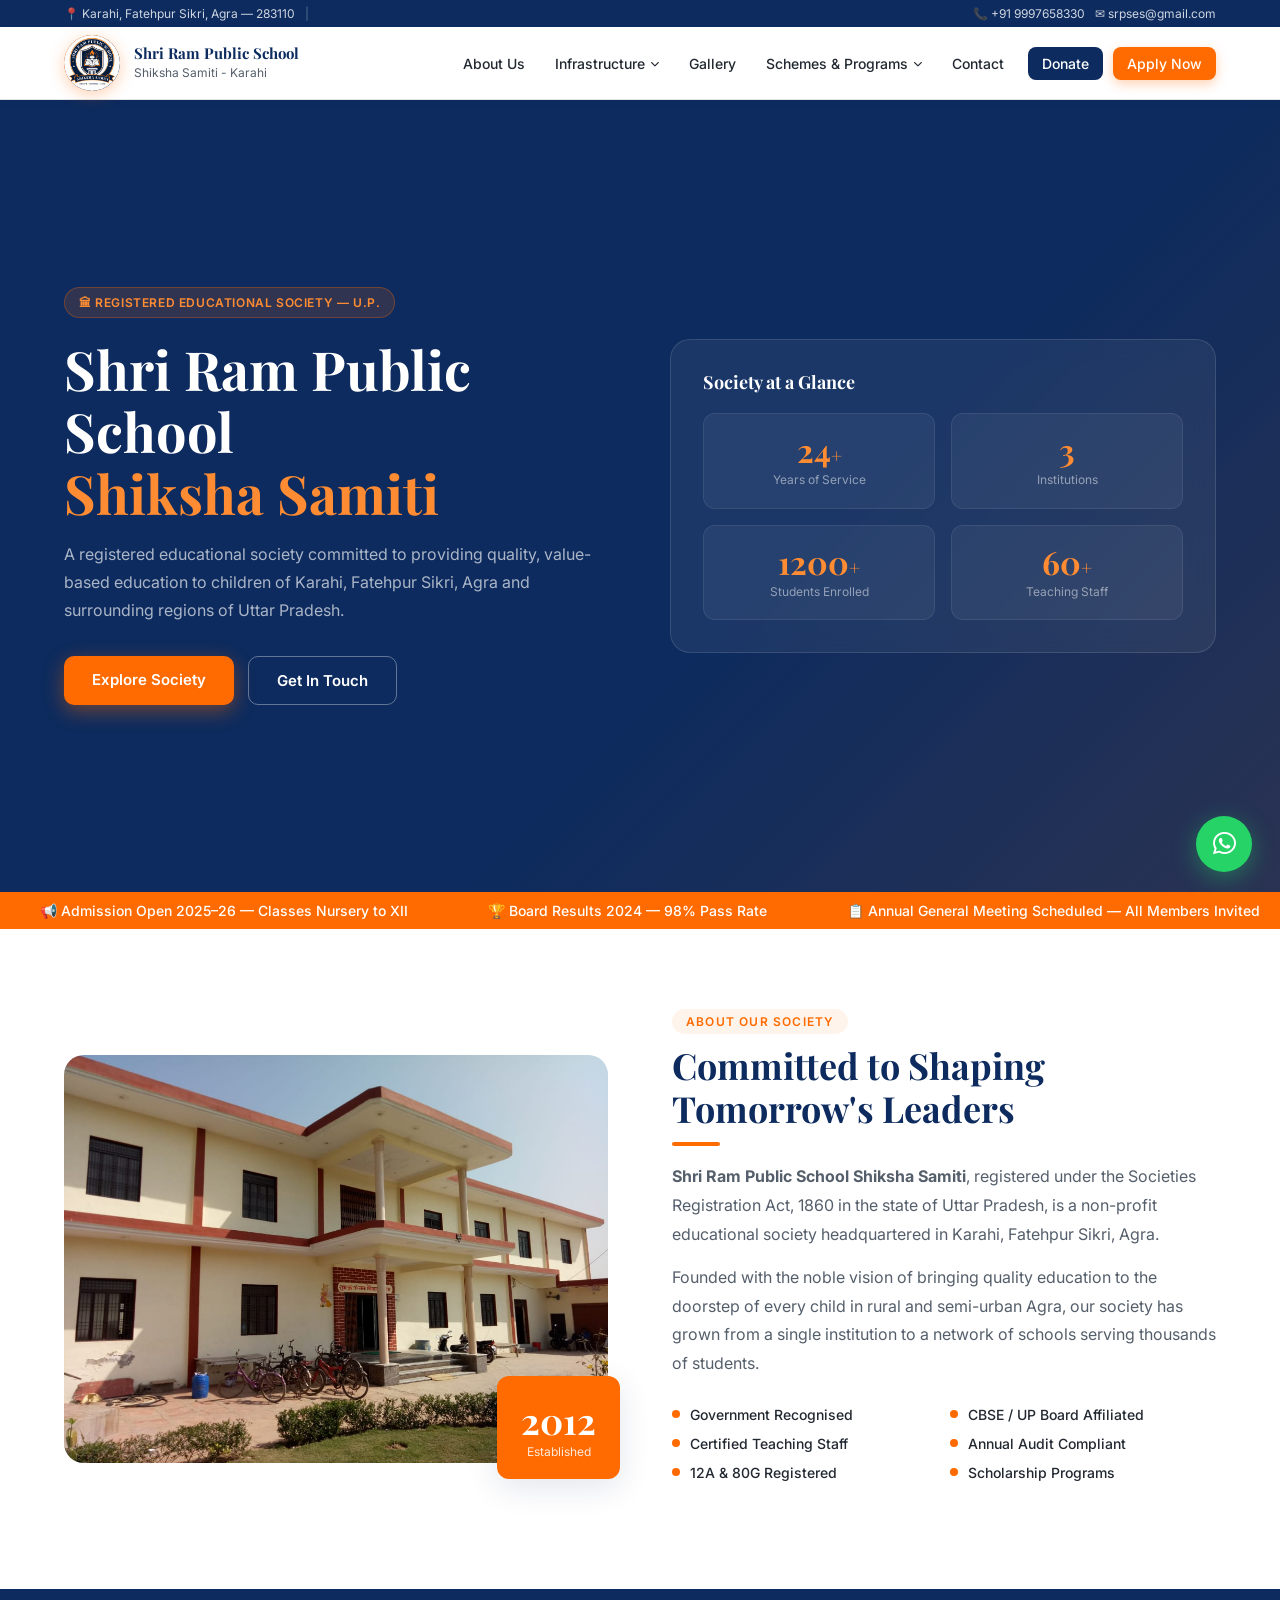
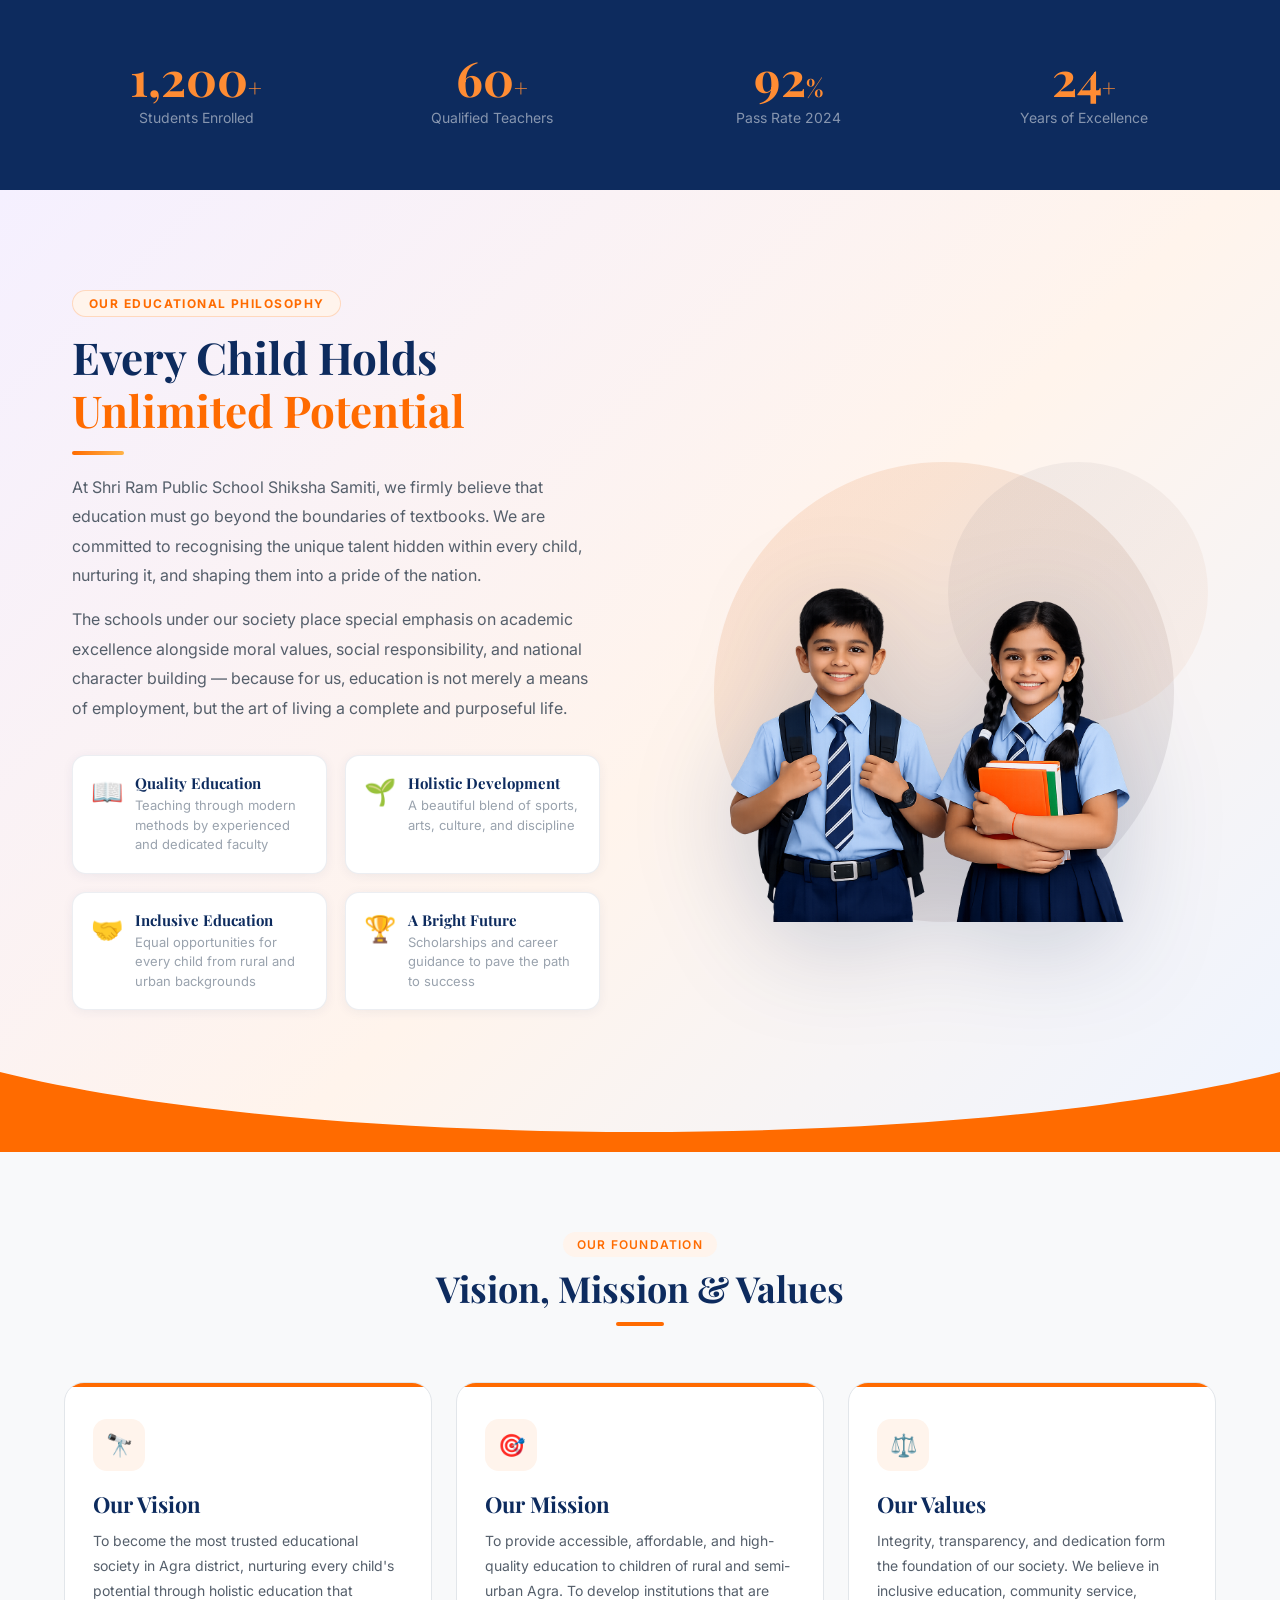
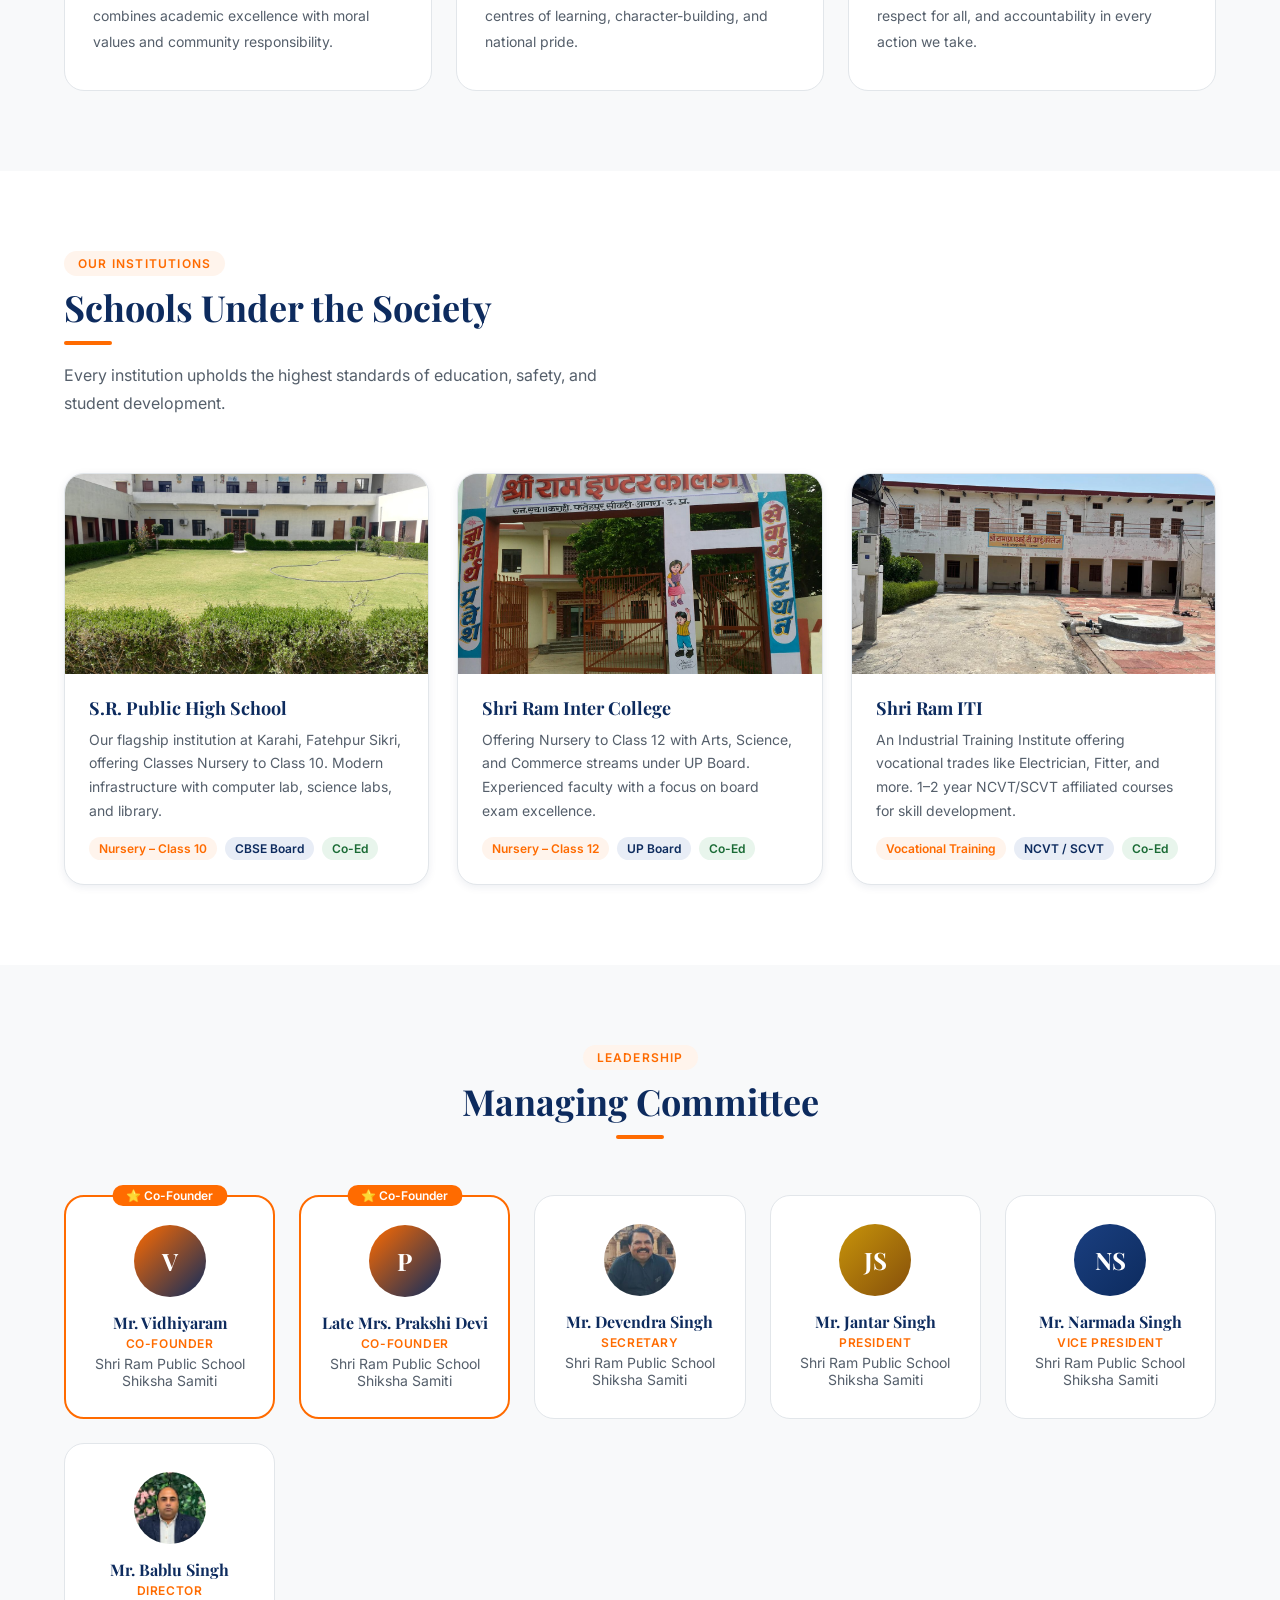
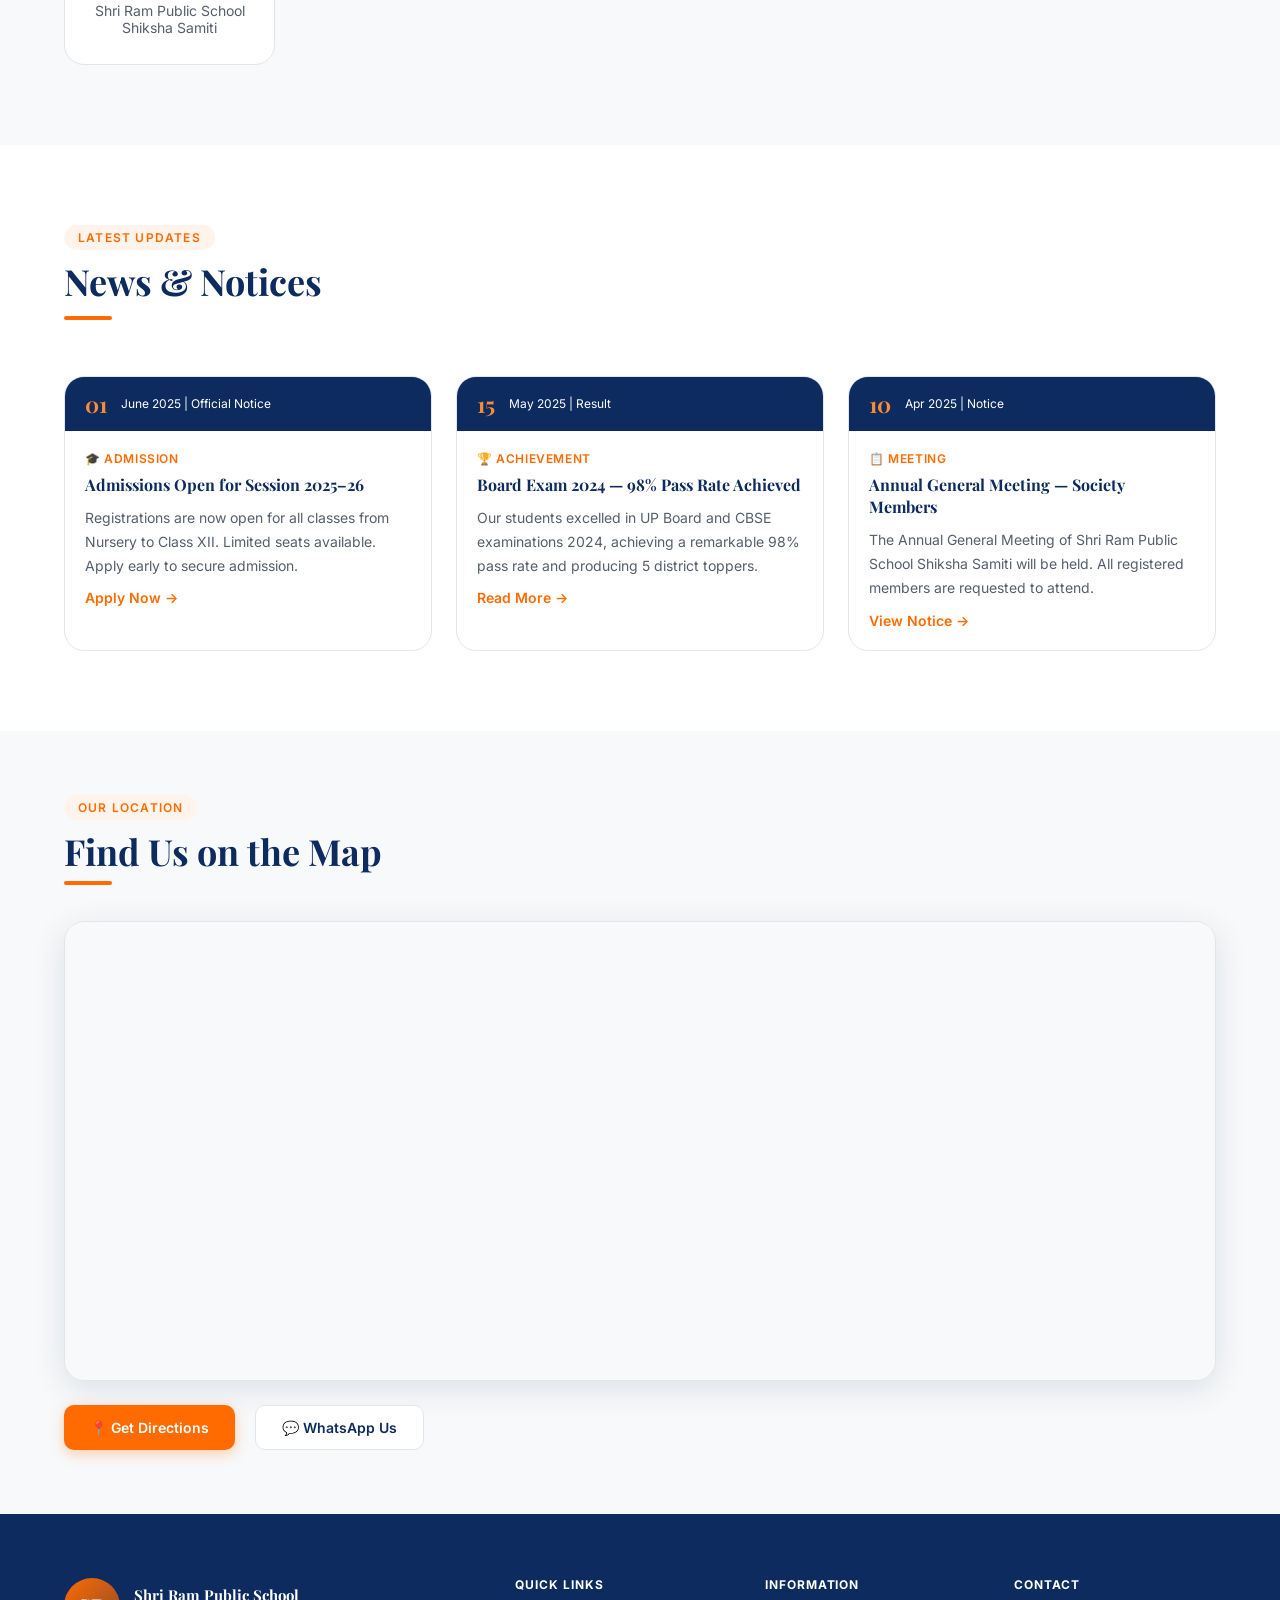
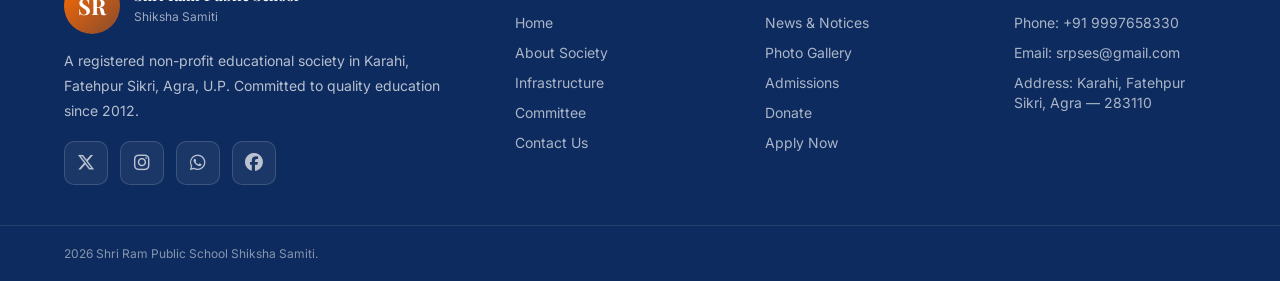
==== commit f849e6c6: "Update index.html" ====
--- a/index.html
+++ b/index.html
@@ -1,13 +1,242 @@
 <!DOCTYPE html>
-<html lang="hi">
+<html lang="hi" prefix="og: https://ogp.me/ns#">
 <head>
 <meta charset="UTF-8">
 <meta name="viewport" content="width=device-width, initial-scale=1.0, maximum-scale=1.0">
-<title>Shri Ram Public School Shiksha Samiti - Karahi, Fatehpur Sikri, Agra</title>
-<meta name="description" content="Shri Ram Public School Shiksha Samiti - A registered educational society dedicated to quality education in Karahi, Fatehpur Sikri, Agra, Uttar Pradesh.">
+
+<!-- ========== PRIMARY SEO META TAGS ========== -->
+<title>Shri Ram Public School Shiksha Samiti | Karahi, Fatehpur Sikri, Agra — UP</title>
+<meta name="description" content="Shri Ram Public School Shiksha Samiti — Registered educational society in Karahi, Fatehpur Sikri, Agra (UP). CBSE & UP Board schools, ITI college, NSDC/UPSDM skill programs. Admissions open for Nursery to Class XII.">
+<meta name="keywords" content="Shri Ram Public School, Shiksha Samiti, Karahi School, Fatehpur Sikri School, Agra School, CBSE School Agra, UP Board School Agra, Shri Ram ITI, NSDC Agra, UPSDM Agra, School Admission 2025, Best School Karahi, Educational Society Agra, Vocational Training Agra">
+<meta name="author" content="Shri Ram Public School Shiksha Samiti">
+<meta name="robots" content="index, follow, max-snippet:-1, max-image-preview:large, max-video-preview:-1">
+<meta name="googlebot" content="index, follow">
+<meta name="revisit-after" content="7 days">
+<meta name="language" content="Hindi, English">
+<meta name="geo.region" content="IN-UP">
+<meta name="geo.placename" content="Karahi, Fatehpur Sikri, Agra, Uttar Pradesh">
+<meta name="geo.position" content="27.1277;77.6615">
+<meta name="ICBM" content="27.1277, 77.6615">
+<link rel="canonical" href="https://www.srpses.com/index.html">
+
+<!-- ========== OPEN GRAPH (Facebook / WhatsApp / LinkedIn) ========== -->
+<meta property="og:type" content="website">
+<meta property="og:url" content="https://www.srpses.org/">
+<meta property="og:site_name" content="Shri Ram Public School Shiksha Samiti">
+<meta property="og:title" content="Shri Ram Public School Shiksha Samiti | Karahi, Fatehpur Sikri, Agra">
+<meta property="og:description" content="Registered educational society in Karahi, Fatehpur Sikri, Agra. CBSE & UP Board affiliated schools, ITI college, and government skill development programs. Admissions open for session 2025–26.">
+<meta property="og:image" content="https://www.srpses.org/images/og-cover.jpg">
+<meta property="og:image:width" content="1200">
+<meta property="og:image:height" content="630">
+<meta property="og:image:alt" content="Shri Ram Public School Shiksha Samiti, Karahi, Agra">
+<meta property="og:locale" content="hi_IN">
+<meta property="og:locale:alternate" content="en_IN">
+
+<!-- ========== TWITTER CARD ========== -->
+<meta name="twitter:card" content="summary_large_image">
+<meta name="twitter:site" content="@srpses">
+<meta name="twitter:creator" content="@srpses">
+<meta name="twitter:title" content="Shri Ram Public School Shiksha Samiti | Karahi, Agra">
+<meta name="twitter:description" content="Registered educational society in Karahi, Fatehpur Sikri, Agra. CBSE & UP Board schools, ITI, NSDC/UPSDM skill programs. Admissions open 2025–26.">
+<meta name="twitter:image" content="https://www.srpses.org/images/og-cover.jpg">
+<meta name="twitter:image:alt" content="Shri Ram Public School Shiksha Samiti Campus">
+
+<!-- ========== FAVICON & APP ICONS ========== -->
+<link rel="icon" type="image/png" sizes="32x32" href="images/favicon-32x32.png">
+<link rel="icon" type="image/png" sizes="16x16" href="images/favicon-16x16.png">
+<link rel="apple-touch-icon" sizes="180x180" href="images/apple-touch-icon.png">
+<link rel="manifest" href="site.webmanifest">
+<meta name="theme-color" content="#FF6B00">
+<meta name="msapplication-TileColor" content="#0D2B5E">
+<meta name="msapplication-TileImage" content="images/mstile-144x144.png">
+
+<!-- ========== SCHEMA.ORG STRUCTURED DATA ========== -->
+<script type="application/ld+json">
+{
+  "@context": "https://schema.org",
+  "@graph": [
+    {
+      "@type": "EducationalOrganization",
+      "@id": "https://www.srpses.org/#organization",
+      "name": "Shri Ram Public School Shiksha Samiti",
+      "alternateName": "SRPSES",
+      "url": "https://www.srpses.org",
+      "logo": {
+        "@type": "ImageObject",
+        "url": "https://www.srpses.org/images/logo.png",
+        "width": 200,
+        "height": 200
+      },
+      "image": "https://www.srpses.org/images/og-cover.jpg",
+      "description": "Shri Ram Public School Shiksha Samiti is a registered educational society under the Societies Registration Act, 1860, dedicated to providing quality education in Karahi, Fatehpur Sikri, Agra, Uttar Pradesh.",
+      "foundingDate": "2012",
+      "address": {
+        "@type": "PostalAddress",
+        "streetAddress": "Karahi",
+        "addressLocality": "Fatehpur Sikri",
+        "addressRegion": "Uttar Pradesh",
+        "postalCode": "283110",
+        "addressCountry": "IN"
+      },
+      "contactPoint": [
+        {
+          "@type": "ContactPoint",
+          "telephone": "+91-9997658330",
+          "contactType": "admissions",
+          "areaServed": "IN",
+          "availableLanguage": ["Hindi", "English"]
+        },
+        {
+          "@type": "ContactPoint",
+          "email": "srpses@gmail.com",
+          "contactType": "customer support"
+        }
+      ],
+      "geo": {
+        "@type": "GeoCoordinates",
+        "latitude": 27.1277,
+        "longitude": 77.6615
+      },
+      "hasMap": "https://maps.app.goo.gl/GXxgwbJ4NpRVB7gE9",
+      "sameAs": [
+        "https://maps.app.goo.gl/GXxgwbJ4NpRVB7gE9"
+      ],
+      "numberOfStudents": 1200,
+      "numberOfEmployees": {
+        "@type": "QuantitativeValue",
+        "value": 60
+      },
+      "subOrganization": [
+        {
+          "@type": "School",
+          "name": "S.R. Public High School",
+          "description": "CBSE affiliated co-education school offering Classes Nursery to Class 10",
+          "address": {
+            "@type": "PostalAddress",
+            "streetAddress": "Karahi",
+            "addressLocality": "Fatehpur Sikri",
+            "addressRegion": "Uttar Pradesh",
+            "postalCode": "283110",
+            "addressCountry": "IN"
+          }
+        },
+        {
+          "@type": "School",
+          "name": "Shri Ram Inter College",
+          "description": "UP Board affiliated co-education school offering Nursery to Class 12 with Arts, Science, Commerce streams",
+          "address": {
+            "@type": "PostalAddress",
+            "streetAddress": "Karahi",
+            "addressLocality": "Fatehpur Sikri",
+            "addressRegion": "Uttar Pradesh",
+            "postalCode": "283110",
+            "addressCountry": "IN"
+          }
+        },
+        {
+          "@type": "EducationalOrganization",
+          "name": "Shri Ram ITI",
+          "description": "NCVT/SCVT affiliated Industrial Training Institute offering Electrician, Fitter and vocational trades",
+          "address": {
+            "@type": "PostalAddress",
+            "streetAddress": "Karahi",
+            "addressLocality": "Fatehpur Sikri",
+            "addressRegion": "Uttar Pradesh",
+            "postalCode": "283110",
+            "addressCountry": "IN"
+          }
+        }
+      ]
+    },
+    {
+      "@type": "WebSite",
+      "@id": "https://www.srpses.org/#website",
+      "url": "https://www.srpses.org",
+      "name": "Shri Ram Public School Shiksha Samiti",
+      "description": "Official website of Shri Ram Public School Shiksha Samiti, Karahi, Fatehpur Sikri, Agra",
+      "publisher": {
+        "@id": "https://www.srpses.org/#organization"
+      },
+      "potentialAction": {
+        "@type": "SearchAction",
+        "target": {
+          "@type": "EntryPoint",
+          "urlTemplate": "https://www.srpses.org/search?q={search_term_string}"
+        },
+        "query-input": "required name=search_term_string"
+      },
+      "inLanguage": ["hi", "en"]
+    },
+    {
+      "@type": "WebPage",
+      "@id": "https://www.srpses.org/#webpage",
+      "url": "https://www.srpses.org/",
+      "name": "Shri Ram Public School Shiksha Samiti | Karahi, Fatehpur Sikri, Agra",
+      "isPartOf": { "@id": "https://www.srpses.org/#website" },
+      "about": { "@id": "https://www.srpses.org/#organization" },
+      "description": "Official homepage of Shri Ram Public School Shiksha Samiti — registered educational society in Karahi, Fatehpur Sikri, Agra, UP.",
+      "breadcrumb": {
+        "@type": "BreadcrumbList",
+        "itemListElement": [
+          {
+            "@type": "ListItem",
+            "position": 1,
+            "name": "Home",
+            "item": "https://www.srpses.org/"
+          }
+        ]
+      },
+      "inLanguage": "hi",
+      "datePublished": "2012-01-01",
+      "dateModified": "2025-06-01"
+    },
+    {
+      "@type": "FAQPage",
+      "mainEntity": [
+        {
+          "@type": "Question",
+          "name": "Shri Ram Public School Shiksha Samiti mein admission kaise milega?",
+          "acceptedAnswer": {
+            "@type": "Answer",
+            "text": "Admission ke liye apply-now.html page par jaayein ya +91-9997658330 par call karein. Session 2025-26 ke liye admissions khule hain — Nursery se Class XII tak."
+          }
+        },
+        {
+          "@type": "Question",
+          "name": "Shri Ram Public School kahan hai?",
+          "acceptedAnswer": {
+            "@type": "Answer",
+            "text": "Shri Ram Public School Shiksha Samiti Karahi, Fatehpur Sikri, Agra — 283110, Uttar Pradesh mein sthit hai."
+          }
+        },
+        {
+          "@type": "Question",
+          "name": "Is school mein kaunsa board hai?",
+          "acceptedAnswer": {
+            "@type": "Answer",
+            "text": "S.R. Public High School CBSE Board se affiliated hai aur Shri Ram Inter College UP Board se affiliated hai. Class 12 mein Arts, Science aur Commerce streams uplabdh hain."
+          }
+        },
+        {
+          "@type": "Question",
+          "name": "Kya ITI courses available hain?",
+          "acceptedAnswer": {
+            "@type": "Answer",
+            "text": "Haan, Shri Ram ITI mein NCVT/SCVT affiliated 1-2 saal ke vocational courses hain jaise Electrician, Fitter aur anya trades."
+          }
+        }
+      ]
+    }
+  ]
+}
+</script>
+
+<!-- ========== FONTS & ICONS ========== -->
 <link rel="preconnect" href="https://fonts.googleapis.com">
+<link rel="preconnect" href="https://fonts.gstatic.com" crossorigin>
 <link href="https://fonts.googleapis.com/css2?family=Playfair+Display:wght@600;700&family=Inter:wght@300;400;500;600&display=swap" rel="stylesheet">
 <link rel="stylesheet" href="https://cdnjs.cloudflare.com/ajax/libs/font-awesome/6.5.0/css/all.min.css">
+
 <style>
 *,*::before,*::after{box-sizing:border-box;margin:0;padding:0;}
 :root{
@@ -36,7 +265,6 @@
 @keyframes fadeUp{from{opacity:0;transform:translateY(24px);}to{opacity:1;transform:translateY(0);}}
 @keyframes fadeIn{from{opacity:0;}to{opacity:1;}}
 @keyframes marquee{from{transform:translateX(0);}to{transform:translateX(-50%);}}
-@keyframes dropdownIn{from{opacity:0;transform:translateY(-8px);}to{opacity:1;transform:translateY(0);}}
 
 .reveal{opacity:0;transform:translateY(24px);transition:opacity 0.65s ease,transform 0.65s ease;}
 .reveal.visible{opacity:1;transform:translateY(0);}
@@ -52,7 +280,7 @@
 .topbar a:hover{color:var(--saffron-light);}
 .topbar-left,.topbar-right{display:flex;align-items:center;gap:10px;flex-wrap:wrap;}
 
-/* ======== HEADER & NAV ======== */
+/* HEADER & NAV */
 .header{position:sticky;top:0;z-index:1000;background:var(--white);border-bottom:1px solid var(--gray-200);box-shadow:var(--shadow-sm);transition:box-shadow 0.3s ease;}
 .header.scrolled{box-shadow:var(--shadow-md);}
 .nav-inner{max-width:1200px;margin:0 auto;padding:0 clamp(16px,4vw,24px);display:flex;align-items:center;justify-content:space-between;height:clamp(60px,10vw,72px);}
@@ -63,76 +291,29 @@
 .logo-text h1{font-size:clamp(12px,2.5vw,15px);color:var(--navy);font-weight:700;white-space:nowrap;overflow:hidden;text-overflow:ellipsis;}
 .logo-text span{font-size:clamp(10px,2vw,11px);color:var(--gray-600);font-family:'Inter',sans-serif;font-weight:400;}
 .nav-links{display:flex;align-items:center;gap:2px;}
-
-/* Plain nav links */
-.nav-links > a{
-  padding:clamp(6px,1.5vw,8px) clamp(8px,2vw,14px);
-  border-radius:8px;font-size:var(--text-sm);font-weight:500;
-  color:var(--gray-800);transition:all 0.2s ease;
-}
+.nav-links > a{padding:clamp(6px,1.5vw,8px) clamp(8px,2vw,14px);border-radius:8px;font-size:var(--text-sm);font-weight:500;color:var(--gray-800);transition:all 0.2s ease;}
 .nav-links > a:hover{background:var(--saffron-pale);color:var(--saffron);}
 .nav-links > a.active{color:var(--saffron);}
 
-/* ---- DROPDOWN WRAPPER ---- */
+/* DROPDOWN */
 .nav-dropdown{position:relative;display:flex;align-items:center;}
-.nav-dropdown > .nav-drop-trigger{
-  display:flex;align-items:center;gap:5px;
-  padding:clamp(6px,1.5vw,8px) clamp(8px,2vw,14px);
-  border-radius:8px;font-size:var(--text-sm);font-weight:500;
-  color:var(--gray-800);transition:all 0.2s ease;cursor:pointer;
-  border:none;background:none;font-family:'Inter',sans-serif;
-  white-space:nowrap;
-}
-.nav-dropdown > .nav-drop-trigger:hover,
-.nav-dropdown:hover > .nav-drop-trigger{background:var(--saffron-pale);color:var(--saffron);}
+.nav-dropdown > .nav-drop-trigger{display:flex;align-items:center;gap:5px;padding:clamp(6px,1.5vw,8px) clamp(8px,2vw,14px);border-radius:8px;font-size:var(--text-sm);font-weight:500;color:var(--gray-800);transition:all 0.2s ease;cursor:pointer;border:none;background:none;font-family:'Inter',sans-serif;white-space:nowrap;}
+.nav-dropdown > .nav-drop-trigger:hover,.nav-dropdown:hover > .nav-drop-trigger{background:var(--saffron-pale);color:var(--saffron);}
 .nav-drop-trigger .drop-caret{font-size:9px;transition:transform 0.25s ease;}
 .nav-dropdown:hover .drop-caret{transform:rotate(180deg);}
-
-/* ---- DROPDOWN PANEL ---- */
-.drop-panel{
-  position:absolute;top:calc(100% + 10px);left:0;
-  min-width:230px;background:var(--white);
-  border-radius:14px;border:1px solid var(--gray-200);
-  box-shadow:0 16px 48px rgba(13,43,94,0.16);
-  padding:8px;
-  opacity:0;visibility:hidden;pointer-events:none;
-  transform:translateY(-8px);
-  transition:opacity 0.2s ease,transform 0.2s ease,visibility 0.2s ease;
-  z-index:200;
-}
-.nav-dropdown:hover .drop-panel,
-.nav-dropdown:focus-within .drop-panel{
-  opacity:1;visibility:visible;pointer-events:all;transform:translateY(0);
-}
-.drop-panel::before{
-  content:'';position:absolute;top:-6px;left:20px;
-  width:12px;height:12px;background:var(--white);
-  border-left:1px solid var(--gray-200);border-top:1px solid var(--gray-200);
-  transform:rotate(45deg);border-radius:2px 0 0 0;
-}
-.drop-panel-header{
-  font-size:10px;font-weight:700;letter-spacing:0.1em;text-transform:uppercase;
-  color:var(--gray-400);padding:6px 12px 4px;margin-bottom:2px;
-}
-.drop-item{
-  display:flex;align-items:center;gap:10px;
-  padding:10px 12px;border-radius:10px;
-  font-size:13px;font-weight:500;color:var(--gray-800);
-  transition:background 0.18s,color 0.18s;cursor:pointer;
-}
+.drop-panel{position:absolute;top:calc(100% + 10px);left:0;min-width:230px;background:var(--white);border-radius:14px;border:1px solid var(--gray-200);box-shadow:0 16px 48px rgba(13,43,94,0.16);padding:8px;opacity:0;visibility:hidden;pointer-events:none;transform:translateY(-8px);transition:opacity 0.2s ease,transform 0.2s ease,visibility 0.2s ease;z-index:200;}
+.nav-dropdown:hover .drop-panel,.nav-dropdown:focus-within .drop-panel{opacity:1;visibility:visible;pointer-events:all;transform:translateY(0);}
+.drop-panel::before{content:'';position:absolute;top:-6px;left:20px;width:12px;height:12px;background:var(--white);border-left:1px solid var(--gray-200);border-top:1px solid var(--gray-200);transform:rotate(45deg);border-radius:2px 0 0 0;}
+.drop-panel-header{font-size:10px;font-weight:700;letter-spacing:0.1em;text-transform:uppercase;color:var(--gray-400);padding:6px 12px 4px;margin-bottom:2px;}
+.drop-item{display:flex;align-items:center;gap:10px;padding:10px 12px;border-radius:10px;font-size:13px;font-weight:500;color:var(--gray-800);transition:background 0.18s,color 0.18s;cursor:pointer;}
 .drop-item:hover{background:var(--saffron-pale);color:var(--saffron);}
-.drop-item-icon{
-  width:32px;height:32px;border-radius:8px;flex-shrink:0;
-  display:flex;align-items:center;justify-content:center;font-size:15px;
-  background:var(--gray-100);transition:background 0.18s;
-}
+.drop-item-icon{width:32px;height:32px;border-radius:8px;flex-shrink:0;display:flex;align-items:center;justify-content:center;font-size:15px;background:var(--gray-100);transition:background 0.18s;}
 .drop-item:hover .drop-item-icon{background:rgba(255,107,0,0.12);}
-.drop-item-text{}
 .drop-item-title{font-weight:600;line-height:1.2;}
 .drop-item-sub{font-size:11px;color:var(--gray-400);margin-top:1px;font-weight:400;}
 .drop-divider{height:1px;background:var(--gray-100);margin:6px 4px;}
 
-/* CTA buttons */
+/* CTA */
 .nav-cta{background:var(--saffron);color:white!important;padding:clamp(8px,1.5vw,10px) clamp(14px,2.5vw,20px);border-radius:8px;font-size:var(--text-sm);font-weight:600;transition:all 0.2s ease;margin-left:8px;box-shadow:0 4px 12px rgba(255,107,0,0.3);}
 .nav-cta:hover{background:var(--saffron-light)!important;transform:translateY(-1px);}
 .nav-donate{background:var(--navy);color:white!important;padding:clamp(8px,1.5vw,10px) clamp(14px,2.5vw,20px);border-radius:8px;font-size:var(--text-sm);font-weight:600;transition:all 0.2s ease;margin-left:8px;}
@@ -140,37 +321,20 @@
 .hamburger{display:none;flex-direction:column;gap:5px;cursor:pointer;padding:8px;border:none;background:none;}
 .hamburger span{display:block;width:24px;height:2px;background:var(--navy);transition:all 0.3s;border-radius:2px;}
 
-/* ======== MOBILE MENU ======== */
+/* MOBILE MENU */
 .mobile-menu{display:none;position:fixed;top:0;left:0;right:0;bottom:0;z-index:2000;background:var(--white);overflow-y:auto;}
 .mobile-menu.open{display:flex;flex-direction:column;animation:fadeIn 0.2s ease;}
 .mobile-menu-header{display:flex;justify-content:space-between;align-items:center;padding:clamp(16px,4vw,24px);border-bottom:1px solid var(--gray-100);}
 .mobile-close{font-size:28px;cursor:pointer;color:var(--gray-800);background:none;border:none;line-height:1;}
 .mobile-nav-links{padding:clamp(12px,3vw,16px);display:flex;flex-direction:column;gap:4px;}
-.mobile-nav-links > a,.mobile-nav-links > .mob-drop-wrap > .mob-drop-btn{
-  display:flex;align-items:center;gap:12px;
-  padding:clamp(14px,3.5vw,18px) clamp(16px,4vw,20px);
-  font-size:clamp(15px,3.5vw,17px);font-weight:500;
-  border-radius:12px;color:var(--gray-800);
-  transition:background 0.2s,color 0.2s;
-  width:100%;border:none;background:none;font-family:'Inter',sans-serif;cursor:pointer;text-align:left;
-}
-.mobile-nav-links > a:hover,
-.mobile-nav-links > .mob-drop-wrap > .mob-drop-btn:hover{background:var(--saffron-pale);color:var(--saffron);}
+.mobile-nav-links > a,.mobile-nav-links > .mob-drop-wrap > .mob-drop-btn{display:flex;align-items:center;gap:12px;padding:clamp(14px,3.5vw,18px) clamp(16px,4vw,20px);font-size:clamp(15px,3.5vw,17px);font-weight:500;border-radius:12px;color:var(--gray-800);transition:background 0.2s,color 0.2s;width:100%;border:none;background:none;font-family:'Inter',sans-serif;cursor:pointer;text-align:left;}
+.mobile-nav-links > a:hover,.mobile-nav-links > .mob-drop-wrap > .mob-drop-btn:hover{background:var(--saffron-pale);color:var(--saffron);}
 .mob-drop-btn{justify-content:space-between;}
 .mob-drop-btn .mob-caret{font-size:11px;transition:transform 0.25s;}
 .mob-drop-btn.open .mob-caret{transform:rotate(180deg);}
-.mob-drop-list{
-  display:none;flex-direction:column;gap:2px;
-  padding:6px 10px 10px 20px;
-  border-left:2px solid var(--saffron-pale);
-  margin:2px 16px 8px 16px;border-radius:0 0 8px 8px;
-}
+.mob-drop-list{display:none;flex-direction:column;gap:2px;padding:6px 10px 10px 20px;border-left:2px solid var(--saffron-pale);margin:2px 16px 8px 16px;border-radius:0 0 8px 8px;}
 .mob-drop-list.open{display:flex;}
-.mob-drop-list a{
-  display:flex;align-items:center;gap:10px;
-  padding:10px 12px;font-size:14px;font-weight:500;
-  color:var(--gray-800);border-radius:8px;transition:background 0.18s,color 0.18s;
-}
+.mob-drop-list a{display:flex;align-items:center;gap:10px;padding:10px 12px;font-size:14px;font-weight:500;color:var(--gray-800);border-radius:8px;transition:background 0.18s,color 0.18s;}
 .mob-drop-list a:hover{background:var(--saffron-pale);color:var(--saffron);}
 .mob-drop-list a span{font-size:16px;}
 .mobile-nav-links a.cta-mobile{background:var(--saffron);color:white;margin-top:12px;text-align:center;justify-content:center;}
@@ -223,9 +387,6 @@
 .about-features{display:grid;grid-template-columns:1fr 1fr;gap:clamp(8px,2vw,12px);margin:clamp(20px,4vw,28px) 0;}
 .about-feat{display:flex;align-items:center;gap:10px;font-size:var(--text-sm);color:var(--gray-800);font-weight:500;}
 .feat-dot{width:8px;height:8px;border-radius:50%;background:var(--saffron);flex-shrink:0;}
-.reg-box{background:var(--navy);color:white;border-radius:var(--radius);padding:clamp(14px,3vw,20px) clamp(16px,3vw,24px);margin-top:clamp(20px,4vw,28px);}
-.reg-box .reg-label{font-size:var(--text-xs);color:rgba(255,255,255,0.5);text-transform:uppercase;letter-spacing:0.08em;margin-bottom:6px;}
-.reg-box .reg-num{font-family:'Playfair Display',serif;font-size:var(--text-lg);font-weight:600;color:var(--saffron-light);}
 
 /* STATS */
 .stats-section{background:var(--navy);color:white;padding:clamp(40px,7vw,64px) 0;}
@@ -235,7 +396,7 @@
 .stat-card .unit{font-size:clamp(18px,3.5vw,24px);}
 .stat-card .label{font-size:var(--text-sm);color:rgba(255,255,255,0.5);margin-top:8px;}
 
-/* EDUCATION SECTION */
+/* EDUCATION */
 .edu-section{background:linear-gradient(135deg,#F5F0FF 0%,#FFF4EC 55%,#EEF4FF 100%);padding:clamp(56px,9vw,100px) 0 0 0;overflow:hidden;position:relative;}
 .edu-inner{max-width:1200px;margin:0 auto;padding:0 clamp(16px,4vw,32px);display:grid;grid-template-columns:1fr 1fr;gap:clamp(40px,7vw,80px);align-items:center;}
 .edu-label{display:inline-block;font-size:clamp(10px,2vw,12px);font-weight:700;letter-spacing:0.12em;text-transform:uppercase;color:#FF6B00;background:#FFF4EC;border:1px solid rgba(255,107,0,0.2);padding:5px 16px;border-radius:50px;margin-bottom:14px;}
@@ -304,7 +465,6 @@
 .news-link{display:inline-flex;align-items:center;gap:4px;font-size:var(--text-sm);font-weight:600;color:var(--saffron);margin-top:12px;}
 
 /* RESPONSIVE */
-@media(max-width:1024px){.footer-main{grid-template-columns:1fr 1fr;}}
 @media(max-width:900px){
   .hero-content{grid-template-columns:1fr;}
   .about-grid{grid-template-columns:1fr;}
@@ -345,7 +505,7 @@
   <div class="nav-inner">
     <a href="index.html" class="logo" aria-label="Go to Home">
       <div class="logo-emblem">
-        <img src="images/logo.png" alt="Shri Ram Public School Logo" onerror="this.parentElement.textContent='SR'">
+        <img src="images/logo.png" alt="Shri Ram Public School Shiksha Samiti Logo" width="56" height="56" onerror="this.parentElement.textContent='SR'">
       </div>
       <div class="logo-text">
         <h1>Shri Ram Public School</h1>
@@ -353,42 +513,41 @@
       </div>
     </a>
 
-    <nav class="nav-links">
+    <nav class="nav-links" aria-label="Main Navigation">
       <a href="about.html">About Us</a>
 
-      <!-- Infrastructure dropdown -->
       <div class="nav-dropdown">
         <button class="nav-drop-trigger" aria-haspopup="true" aria-expanded="false">
-          Infrastructure <i class="fas fa-chevron-down drop-caret"></i>
+          Infrastructure <i class="fas fa-chevron-down drop-caret" aria-hidden="true"></i>
         </button>
-        <div class="drop-panel">
+        <div class="drop-panel" role="menu">
           <div class="drop-panel-header">Our Facilities</div>
-          <a class="drop-item" href="infrastructure.html#computer-lab">
+          <a class="drop-item" href="infrastructure.html#computer-lab" role="menuitem">
             <div class="drop-item-icon">💻</div>
             <div class="drop-item-text">
               <div class="drop-item-title">Computer Lab</div>
               <div class="drop-item-sub">30+ modern systems</div>
             </div>
           </a>
-          <a class="drop-item" href="infrastructure.html#science-lab">
+          <a class="drop-item" href="infrastructure.html#science-lab" role="menuitem">
             <div class="drop-item-icon">🔬</div>
             <div class="drop-item-text">
               <div class="drop-item-title">Science Lab</div>
-              <div class="drop-item-sub">Physics, Chemistry & Biology</div>
+              <div class="drop-item-sub">Physics, Chemistry &amp; Biology</div>
             </div>
           </a>
-          <a class="drop-item" href="infrastructure.html#dance-music">
+          <a class="drop-item" href="infrastructure.html#dance-music" role="menuitem">
             <div class="drop-item-icon">🎭</div>
             <div class="drop-item-text">
-              <div class="drop-item-title">Dance & Music Hall</div>
+              <div class="drop-item-title">Dance &amp; Music Hall</div>
               <div class="drop-item-sub">Cultural activities centre</div>
             </div>
           </a>
-          <a class="drop-item" href="infrastructure.html#playground">
+          <a class="drop-item" href="infrastructure.html#playground" role="menuitem">
             <div class="drop-item-icon">⚽</div>
             <div class="drop-item-text">
               <div class="drop-item-title">Playground</div>
-              <div class="drop-item-sub">Cricket, Football & Athletics</div>
+              <div class="drop-item-sub">Cricket, Football &amp; Athletics</div>
             </div>
           </a>
         </div>
@@ -396,21 +555,20 @@
 
       <a href="gallery.html">Gallery</a>
 
-      <!-- Schemes / Programs dropdown -->
       <div class="nav-dropdown">
         <button class="nav-drop-trigger" aria-haspopup="true" aria-expanded="false">
-          Schemes &amp; Programs <i class="fas fa-chevron-down drop-caret"></i>
+          Schemes &amp; Programs <i class="fas fa-chevron-down drop-caret" aria-hidden="true"></i>
         </button>
-        <div class="drop-panel">
+        <div class="drop-panel" role="menu">
           <div class="drop-panel-header">Government Programs</div>
-          <a class="drop-item" href="schemes.html#nsdc">
+          <a class="drop-item" href="schemes.html#nsdc" role="menuitem">
             <div class="drop-item-icon">🏛</div>
             <div class="drop-item-text">
               <div class="drop-item-title">NSDC Programme</div>
               <div class="drop-item-sub">National Skill Development Corp.</div>
             </div>
           </a>
-          <a class="drop-item" href="schemes.html#upsdm">
+          <a class="drop-item" href="schemes.html#upsdm" role="menuitem">
             <div class="drop-item-icon">🌐</div>
             <div class="drop-item-text">
               <div class="drop-item-title">UPSDM Programme</div>
@@ -419,7 +577,7 @@
           </a>
           <div class="drop-divider"></div>
           <div class="drop-panel-header">Vocational Certification</div>
-          <a class="drop-item" href="schemes.html#ncvt">
+          <a class="drop-item" href="schemes.html#ncvt" role="menuitem">
             <div class="drop-item-icon">📜</div>
             <div class="drop-item-text">
               <div class="drop-item-title">NCVT</div>
@@ -434,45 +592,43 @@
       <a href="apply-now.html" class="nav-cta">Apply Now</a>
     </nav>
 
-    <button class="hamburger" id="hamburger" onclick="openMenu()" aria-label="Open menu">
+    <button class="hamburger" id="hamburger" onclick="openMenu()" aria-label="Open navigation menu" aria-expanded="false">
       <span></span><span></span><span></span>
     </button>
   </div>
 </header>
 
 <!-- MOBILE MENU -->
-<div class="mobile-menu" id="mobileMenu" role="dialog" aria-modal="true">
+<div class="mobile-menu" id="mobileMenu" role="dialog" aria-modal="true" aria-label="Mobile Navigation">
   <div class="mobile-menu-header">
     <a href="index.html" class="logo" onclick="closeMenu()" aria-label="Go to Home">
       <div class="logo-emblem" style="width:44px;height:44px;font-size:16px;flex-shrink:0;">SR</div>
       <div class="logo-text"><h1>Shri Ram Public School</h1><span>Shiksha Samiti</span></div>
     </a>
-    <button class="mobile-close" onclick="closeMenu()">✕</button>
+    <button class="mobile-close" onclick="closeMenu()" aria-label="Close menu">✕</button>
   </div>
   <div class="mobile-nav-links">
     <a href="about.html" onclick="closeMenu()">ℹ️ About Us</a>
 
-    <!-- Infrastructure mobile dropdown -->
     <div class="mob-drop-wrap">
-      <button class="mob-drop-btn" onclick="toggleMobDrop(this)">
+      <button class="mob-drop-btn" onclick="toggleMobDrop(this)" aria-expanded="false">
         <span>🏗️ Infrastructure</span>
-        <i class="fas fa-chevron-down mob-caret"></i>
+        <i class="fas fa-chevron-down mob-caret" aria-hidden="true"></i>
       </button>
       <div class="mob-drop-list">
         <a href="infrastructure.html#computer-lab" onclick="closeMenu()"><span>💻</span> Computer Lab</a>
         <a href="infrastructure.html#science-lab" onclick="closeMenu()"><span>🔬</span> Science Lab</a>
-        <a href="infrastructure.html#dance-music" onclick="closeMenu()"><span>🎭</span> Dance & Music Hall</a>
+        <a href="infrastructure.html#dance-music" onclick="closeMenu()"><span>🎭</span> Dance &amp; Music Hall</a>
         <a href="infrastructure.html#playground" onclick="closeMenu()"><span>⚽</span> Playground</a>
       </div>
     </div>
 
     <a href="gallery.html" onclick="closeMenu()">🖼️ Gallery</a>
 
-    <!-- Schemes mobile dropdown -->
     <div class="mob-drop-wrap">
-      <button class="mob-drop-btn" onclick="toggleMobDrop(this)">
+      <button class="mob-drop-btn" onclick="toggleMobDrop(this)" aria-expanded="false">
         <span>📋 Schemes &amp; Programs</span>
-        <i class="fas fa-chevron-down mob-caret"></i>
+        <i class="fas fa-chevron-down mob-caret" aria-hidden="true"></i>
       </button>
       <div class="mob-drop-list">
         <a href="schemes.html#nsdc" onclick="closeMenu()"><span>🏛</span> NSDC Programme</a>
@@ -490,10 +646,10 @@
   </div>
 </div>
 
-<!-- ===== REST OF PAGE (unchanged) ===== -->
-<section class="hero" id="home">
-  <div class="hero-bg"></div>
-  <div class="hero-decor"></div>
+<!-- HERO -->
+<section class="hero" id="home" aria-label="Homepage Hero">
+  <div class="hero-bg" role="presentation"></div>
+  <div class="hero-decor" role="presentation"></div>
   <div class="hero-content">
     <div class="hero-left">
       <div class="hero-badge">🏛 Registered Educational Society — U.P.</div>
@@ -504,7 +660,7 @@
         <a href="contact.html" class="btn-outline">Get In Touch</a>
       </div>
     </div>
-    <div class="hero-card">
+    <div class="hero-card" aria-label="Society Statistics">
       <h3>Society at a Glance</h3>
       <div class="hero-stat-grid">
         <div class="hero-stat"><div class="num">24<span style="font-size:0.6em">+</span></div><div class="lbl">Years of Service</div></div>
@@ -516,7 +672,7 @@
   </div>
 </section>
 
-<div class="marquee-strip">
+<div class="marquee-strip" aria-label="Announcements">
   <div class="marquee-inner">
     <span class="marquee-item">📢 Admission Open 2025–26 — Classes Nursery to XII</span>
     <span class="marquee-item">🏆 Board Results 2024 — 98% Pass Rate</span>
@@ -529,18 +685,18 @@
   </div>
 </div>
 
-<section class="section" id="about">
+<section class="section" id="about" aria-labelledby="about-heading">
   <div class="container">
     <div class="about-grid">
       <div class="about-image-wrap reveal-left">
         <div class="about-img-placeholder">
-          <img src="images/s2.jpeg" alt="School Building" style="width:100%;height:auto;border-radius:var(--radius-lg);object-fit:cover;">
+          <img src="images/s2.jpeg" alt="Shri Ram Public School Building, Karahi, Fatehpur Sikri, Agra" width="600" height="450" style="width:100%;height:auto;border-radius:var(--radius-lg);object-fit:cover;" loading="lazy">
         </div>
         <div class="about-badge"><div class="big">2012</div><div class="sm">Established</div></div>
       </div>
       <div class="about-content reveal-right">
         <span class="section-label">About Our Society</span>
-        <h2 class="section-title">Committed to Shaping<br>Tomorrow's Leaders</h2>
+        <h2 class="section-title" id="about-heading">Committed to Shaping<br>Tomorrow's Leaders</h2>
         <div class="title-line"></div>
         <p class="about-para"><strong>Shri Ram Public School Shiksha Samiti</strong>, registered under the Societies Registration Act, 1860 in the state of Uttar Pradesh, is a non-profit educational society headquartered in Karahi, Fatehpur Sikri, Agra.</p>
         <p class="about-para">Founded with the noble vision of bringing quality education to the doorstep of every child in rural and semi-urban Agra, our society has grown from a single institution to a network of schools serving thousands of students.</p>
@@ -557,7 +713,7 @@
   </div>
 </section>
 
-<div class="stats-section">
+<div class="stats-section" aria-label="Key Statistics">
   <div class="container">
     <div class="stats-grid">
       <div class="stat-card reveal"><div class="number"><span class="count-up" data-target="1200">0</span><span class="unit">+</span></div><div class="label">Students Enrolled</div></div>
@@ -568,143 +724,144 @@
   </div>
 </div>
 
-<section class="edu-section" id="education">
+<section class="edu-section" id="education" aria-labelledby="edu-heading">
   <div class="edu-inner">
     <div class="edu-text reveal-left">
       <span class="edu-label">Our Educational Philosophy</span>
-      <h2 class="edu-title">Every Child Holds<br><span>Unlimited Potential</span></h2>
+      <h2 class="edu-title" id="edu-heading">Every Child Holds<br><span>Unlimited Potential</span></h2>
       <div class="edu-line"></div>
       <p class="edu-para">At Shri Ram Public School Shiksha Samiti, we firmly believe that education must go beyond the boundaries of textbooks. We are committed to recognising the unique talent hidden within every child, nurturing it, and shaping them into a pride of the nation.</p>
       <p class="edu-para">The schools under our society place special emphasis on academic excellence alongside moral values, social responsibility, and national character building — because for us, education is not merely a means of employment, but the art of living a complete and purposeful life.</p>
       <div class="edu-pillars">
-        <div class="edu-pillar"><div class="pillar-icon">📖</div><div><h4>Quality Education</h4><p>Teaching through modern methods by experienced and dedicated faculty</p></div></div>
-        <div class="edu-pillar"><div class="pillar-icon">🌱</div><div><h4>Holistic Development</h4><p>A beautiful blend of sports, arts, culture, and discipline</p></div></div>
-        <div class="edu-pillar"><div class="pillar-icon">🤝</div><div><h4>Inclusive Education</h4><p>Equal opportunities for every child from rural and urban backgrounds</p></div></div>
-        <div class="edu-pillar"><div class="pillar-icon">🏆</div><div><h4>A Bright Future</h4><p>Scholarships and career guidance to pave the path to success</p></div></div>
+        <div class="edu-pillar"><div class="pillar-icon" aria-hidden="true">📖</div><div><h4>Quality Education</h4><p>Teaching through modern methods by experienced and dedicated faculty</p></div></div>
+        <div class="edu-pillar"><div class="pillar-icon" aria-hidden="true">🌱</div><div><h4>Holistic Development</h4><p>A beautiful blend of sports, arts, culture, and discipline</p></div></div>
+        <div class="edu-pillar"><div class="pillar-icon" aria-hidden="true">🤝</div><div><h4>Inclusive Education</h4><p>Equal opportunities for every child from rural and urban backgrounds</p></div></div>
+        <div class="edu-pillar"><div class="pillar-icon" aria-hidden="true">🏆</div><div><h4>A Bright Future</h4><p>Scholarships and career guidance to pave the path to success</p></div></div>
       </div>
     </div>
     <div class="edu-visual reveal-right">
-      <div class="edu-bg-circle"></div>
-      <div class="edu-bg-circle2"></div>
+      <div class="edu-bg-circle" role="presentation"></div>
+      <div class="edu-bg-circle2" role="presentation"></div>
       <div class="edu-img-wrap">
-        <img src="images/student.png" alt="Shri Ram Public School Students" class="edu-img">
-      </div>
-    </div>
-  </div>
-  <div class="edu-wave">
-    <svg viewBox="0 0 1440 80" preserveAspectRatio="none" xmlns="http://www.w3.org/2000/svg">
+        <img src="images/student.png" alt="Happy students at Shri Ram Public School, Karahi, Agra" class="edu-img" width="540" height="600" loading="lazy">
+      </div>
+    </div>
+  </div>
+  <div class="edu-wave" role="presentation">
+    <svg viewBox="0 0 1440 80" preserveAspectRatio="none" xmlns="http://www.w3.org/2000/svg" aria-hidden="true">
       <path d="M0,0 C360,80 1080,80 1440,0 L1440,80 L0,80 Z" fill="#FF6B00"/>
     </svg>
   </div>
 </section>
 
-<section class="section section-alt">
+<section class="section section-alt" aria-labelledby="vm-heading">
   <div class="container">
     <div class="section-head reveal" style="text-align:center;">
       <span class="section-label">Our Foundation</span>
-      <h2 class="section-title">Vision, Mission &amp; Values</h2>
+      <h2 class="section-title" id="vm-heading">Vision, Mission &amp; Values</h2>
       <div class="title-line" style="margin:12px auto 0;"></div>
     </div>
     <div class="vm-grid">
-      <div class="vm-card reveal"><div class="vm-icon">🔭</div><h3>Our Vision</h3><p>To become the most trusted educational society in Agra district, nurturing every child's potential through holistic education that combines academic excellence with moral values and community responsibility.</p></div>
-      <div class="vm-card reveal"><div class="vm-icon">🎯</div><h3>Our Mission</h3><p>To provide accessible, affordable, and high-quality education to children of rural and semi-urban Agra. To develop institutions that are centres of learning, character-building, and national pride.</p></div>
-      <div class="vm-card reveal"><div class="vm-icon">⚖️</div><h3>Our Values</h3><p>Integrity, transparency, and dedication form the foundation of our society. We believe in inclusive education, community service, respect for all, and accountability in every action we take.</p></div>
+      <div class="vm-card reveal"><div class="vm-icon" aria-hidden="true">🔭</div><h3>Our Vision</h3><p>To become the most trusted educational society in Agra district, nurturing every child's potential through holistic education that combines academic excellence with moral values and community responsibility.</p></div>
+      <div class="vm-card reveal"><div class="vm-icon" aria-hidden="true">🎯</div><h3>Our Mission</h3><p>To provide accessible, affordable, and high-quality education to children of rural and semi-urban Agra. To develop institutions that are centres of learning, character-building, and national pride.</p></div>
+      <div class="vm-card reveal"><div class="vm-icon" aria-hidden="true">⚖️</div><h3>Our Values</h3><p>Integrity, transparency, and dedication form the foundation of our society. We believe in inclusive education, community service, respect for all, and accountability in every action we take.</p></div>
     </div>
   </div>
 </section>
 
-<section class="section" id="schools">
+<section class="section" id="schools" aria-labelledby="schools-heading">
   <div class="container">
     <div class="section-head reveal">
       <span class="section-label">Our Institutions</span>
-      <h2 class="section-title">Schools Under the Society</h2>
+      <h2 class="section-title" id="schools-heading">Schools Under the Society</h2>
       <div class="title-line"></div>
       <p class="section-sub">Every institution upholds the highest standards of education, safety, and student development.</p>
     </div>
     <div class="schools-grid">
-      <div class="school-card reveal">
-        <img src="images/s3.jpeg" alt="S.R. Public High School" class="school-img">
+      <article class="school-card reveal">
+        <img src="images/s3.jpeg" alt="S.R. Public High School building, Karahi, Fatehpur Sikri" class="school-img" width="400" height="200" loading="lazy">
         <div class="school-body">
           <h3>S.R. Public High School</h3>
           <p>Our flagship institution at Karahi, Fatehpur Sikri, offering Classes Nursery to Class 10. Modern infrastructure with computer lab, science labs, and library.</p>
           <div class="school-tags"><span class="tag">Nursery – Class 10</span><span class="tag navy">CBSE Board</span><span class="tag green">Co-Ed</span></div>
         </div>
-      </div>
-      <div class="school-card reveal">
-        <img src="images/s1.jpeg" alt="Shri Ram Inter College" class="school-img">
+      </article>
+      <article class="school-card reveal">
+        <img src="images/s1.jpeg" alt="Shri Ram Inter College, Karahi, Fatehpur Sikri, Agra" class="school-img" width="400" height="200" loading="lazy">
         <div class="school-body">
           <h3>Shri Ram Inter College</h3>
           <p>Offering Nursery to Class 12 with Arts, Science, and Commerce streams under UP Board. Experienced faculty with a focus on board exam excellence.</p>
           <div class="school-tags"><span class="tag">Nursery – Class 12</span><span class="tag navy">UP Board</span><span class="tag green">Co-Ed</span></div>
         </div>
-      </div>
-      <div class="school-card reveal">
-        <img src="images/s6.jpeg" alt="Shri Ram ITI" class="school-img">
+      </article>
+      <article class="school-card reveal">
+        <img src="images/s6.jpeg" alt="Shri Ram ITI vocational training institute, Karahi, Agra" class="school-img" width="400" height="200" loading="lazy">
         <div class="school-body">
           <h3>Shri Ram ITI</h3>
           <p>An Industrial Training Institute offering vocational trades like Electrician, Fitter, and more. 1–2 year NCVT/SCVT affiliated courses for skill development.</p>
           <div class="school-tags"><span class="tag">Vocational Training</span><span class="tag navy">NCVT / SCVT</span><span class="tag green">Co-Ed</span></div>
         </div>
-      </div>
+      </article>
     </div>
   </div>
 </section>
 
-<section class="section section-alt" id="committee">
+<section class="section section-alt" id="committee" aria-labelledby="committee-heading">
   <div class="container">
     <div class="section-head reveal" style="text-align:center;">
       <span class="section-label">Leadership</span>
-      <h2 class="section-title">Managing Committee</h2>
+      <h2 class="section-title" id="committee-heading">Managing Committee</h2>
       <div class="title-line" style="margin:12px auto 0;"></div>
     </div>
     <div class="committee-grid">
       <div class="member-card president-card reveal"><div class="president-badge">⭐ Co-Founder</div><div class="member-avatar">V</div><h4>Mr. Vidhiyaram</h4><div class="role">Co-Founder</div><div class="dept">Shri Ram Public School Shiksha Samiti</div></div>
       <div class="member-card president-card reveal"><div class="president-badge">⭐ Co-Founder</div><div class="member-avatar">P</div><h4>Late Mrs. Prakshi Devi</h4><div class="role">Co-Founder</div><div class="dept">Shri Ram Public School Shiksha Samiti</div></div>
-      <div class="member-card reveal"><img src="images/d1.png" alt="Mr. Devendra Singh" class="member-avatar" style="border-radius:50%;width:72px;height:72px;object-fit:cover;"><h4>Mr. Devendra Singh</h4><div class="role">Secretary</div><div class="dept">Shri Ram Public School Shiksha Samiti</div></div>
+      <div class="member-card reveal"><img src="images/d1.png" alt="Mr. Devendra Singh, Secretary" class="member-avatar" width="72" height="72" style="border-radius:50%;width:72px;height:72px;object-fit:cover;" loading="lazy"><h4>Mr. Devendra Singh</h4><div class="role">Secretary</div><div class="dept">Shri Ram Public School Shiksha Samiti</div></div>
       <div class="member-card reveal"><div class="member-avatar" style="background:linear-gradient(135deg,#C8940A,#854F0B)">JS</div><h4>Mr. Jantar Singh</h4><div class="role">President</div><div class="dept">Shri Ram Public School Shiksha Samiti</div></div>
       <div class="member-card reveal"><div class="member-avatar" style="background:linear-gradient(135deg,#1A3F80,#0D2B5E)">NS</div><h4>Mr. Narmada Singh</h4><div class="role">Vice President</div><div class="dept">Shri Ram Public School Shiksha Samiti</div></div>
-      <div class="member-card reveal"><img src="images/b1.png" alt="Mr. Bablu Singh" class="member-avatar" style="border-radius:50%;width:72px;height:72px;object-fit:cover;"><h4>Mr. Bablu Singh</h4><div class="role">Director</div><div class="dept">Shri Ram Public School Shiksha Samiti</div></div>
+      <div class="member-card reveal"><img src="images/b1.png" alt="Mr. Bablu Singh, Director" class="member-avatar" width="72" height="72" style="border-radius:50%;width:72px;height:72px;object-fit:cover;" loading="lazy"><h4>Mr. Bablu Singh</h4><div class="role">Director</div><div class="dept">Shri Ram Public School Shiksha Samiti</div></div>
     </div>
   </div>
 </section>
 
-<section class="section" id="news">
+<section class="section" id="news" aria-labelledby="news-heading">
   <div class="container">
     <div class="section-head reveal">
       <span class="section-label">Latest Updates</span>
-      <h2 class="section-title">News &amp; Notices</h2>
+      <h2 class="section-title" id="news-heading">News &amp; Notices</h2>
       <div class="title-line"></div>
     </div>
     <div class="news-grid">
-      <div class="news-card reveal">
+      <article class="news-card reveal">
         <div class="news-date-strip"><span class="news-date-num">01</span> June 2025 | Official Notice</div>
         <div class="news-body"><div class="news-type">🎓 Admission</div><h3>Admissions Open for Session 2025–26</h3><p>Registrations are now open for all classes from Nursery to Class XII. Limited seats available. Apply early to secure admission.</p><a href="apply-now.html" class="news-link">Apply Now →</a></div>
-      </div>
-      <div class="news-card reveal">
+      </article>
+      <article class="news-card reveal">
         <div class="news-date-strip"><span class="news-date-num">15</span> May 2025 | Result</div>
         <div class="news-body"><div class="news-type">🏆 Achievement</div><h3>Board Exam 2024 — 98% Pass Rate Achieved</h3><p>Our students excelled in UP Board and CBSE examinations 2024, achieving a remarkable 98% pass rate and producing 5 district toppers.</p><a href="#" class="news-link">Read More →</a></div>
-      </div>
-      <div class="news-card reveal">
+      </article>
+      <article class="news-card reveal">
         <div class="news-date-strip"><span class="news-date-num">10</span> Apr 2025 | Notice</div>
         <div class="news-body"><div class="news-type">📋 Meeting</div><h3>Annual General Meeting — Society Members</h3><p>The Annual General Meeting of Shri Ram Public School Shiksha Samiti will be held. All registered members are requested to attend.</p><a href="#" class="news-link">View Notice →</a></div>
-      </div>
+      </article>
     </div>
   </div>
 </section>
 
-<section style="padding:0;background:var(--gray-50);">
+<!-- MAP SECTION -->
+<section style="padding:0;background:var(--gray-50);" aria-labelledby="map-heading">
   <div style="max-width:1200px;margin:0 auto;padding:clamp(40px,7vw,64px) clamp(16px,4vw,24px);">
     <div style="margin-bottom:clamp(24px,4vw,36px);">
       <span style="display:inline-block;font-size:clamp(10px,2vw,12px);font-weight:600;letter-spacing:0.1em;text-transform:uppercase;color:var(--saffron);background:var(--saffron-pale);padding:5px 14px;border-radius:50px;margin-bottom:10px;">Our Location</span>
-      <h2 style="font-family:'Playfair Display',serif;font-size:var(--text-3xl);color:var(--navy);line-height:1.2;margin-bottom:8px;">Find Us on the Map</h2>
+      <h2 id="map-heading" style="font-family:'Playfair Display',serif;font-size:var(--text-3xl);color:var(--navy);line-height:1.2;margin-bottom:8px;">Find Us on the Map</h2>
       <div style="width:48px;height:4px;background:var(--saffron);border-radius:2px;margin:8px 0 0;"></div>
     </div>
     <div style="border-radius:var(--radius-lg);overflow:hidden;box-shadow:var(--shadow-md);border:1px solid var(--gray-200);height:clamp(280px,45vw,460px);">
-      <iframe src="https://www.google.com/maps/embed?pb=!1m18!1m12!1m3!1d456806.4628765755!2d77.0201539!3d27.1277438!2m3!1f0!2f0!3f0!3m2!1i1024!2i768!4f13.1!3m3!1m2!1s0x397396e4ee8069b7%3A0x858bc0ea2842e9a3!2sShri%20Ram%20inter%20college!5e0!3m2!1sen!2sin!4v1700000000000!5m2!1sen!2sin" width="100%" height="100%" style="border:0;display:block;" allowfullscreen="" loading="lazy" referrerpolicy="no-referrer-when-downgrade" title="Shri Ram Public School Karahi Location"></iframe>
+      <iframe src="https://www.google.com/maps/embed?pb=!1m18!1m12!1m3!1d456806.4628765755!2d77.0201539!3d27.1277438!2m3!1f0!2f0!3f0!3m2!1i1024!2i768!4f13.1!3m3!1m2!1s0x397396e4ee8069b7%3A0x858bc0ea2842e9a3!2sShri%20Ram%20inter%20college!5e0!3m2!1sen!2sin!4v1700000000000!5m2!1sen!2sin" width="100%" height="100%" style="border:0;display:block;" allowfullscreen="" loading="lazy" referrerpolicy="no-referrer-when-downgrade" title="Shri Ram Public School Shiksha Samiti — Karahi, Fatehpur Sikri, Agra Location Map"></iframe>
     </div>
     <div style="display:flex;gap:clamp(12px,3vw,20px);margin-top:clamp(16px,3vw,24px);flex-wrap:wrap;">
-      <a href="https://maps.app.goo.gl/GXxgwbJ4NpRVB7gE9" target="_blank" rel="noopener" style="display:inline-flex;align-items:center;gap:8px;background:var(--saffron);color:white;padding:clamp(10px,2vw,13px) clamp(18px,3vw,26px);border-radius:10px;font-size:var(--text-sm);font-weight:600;box-shadow:0 4px 14px rgba(255,107,0,0.3);">📍 Get Directions</a>
-      <a href="https://wa.me/919997658330" target="_blank" rel="noopener" style="display:inline-flex;align-items:center;gap:8px;background:white;color:var(--navy);border:1.5px solid var(--gray-200);padding:clamp(10px,2vw,13px) clamp(18px,3vw,26px);border-radius:10px;font-size:var(--text-sm);font-weight:600;">💬 WhatsApp Us</a>
+      <a href="https://maps.app.goo.gl/GXxgwbJ4NpRVB7gE9" target="_blank" rel="noopener noreferrer" style="display:inline-flex;align-items:center;gap:8px;background:var(--saffron);color:white;padding:clamp(10px,2vw,13px) clamp(18px,3vw,26px);border-radius:10px;font-size:var(--text-sm);font-weight:600;box-shadow:0 4px 14px rgba(255,107,0,0.3);">📍 Get Directions</a>
+      <a href="https://wa.me/919997658330" target="_blank" rel="noopener noreferrer" style="display:inline-flex;align-items:center;gap:8px;background:white;color:var(--navy);border:1.5px solid var(--gray-200);padding:clamp(10px,2vw,13px) clamp(18px,3vw,26px);border-radius:10px;font-size:var(--text-sm);font-weight:600;">💬 WhatsApp Us</a>
     </div>
   </div>
 </section>
@@ -714,18 +871,25 @@
 
 <script>
 /* Mobile menu */
-function openMenu(){document.getElementById('mobileMenu').classList.add('open');document.body.style.overflow='hidden';}
-function closeMenu(){document.getElementById('mobileMenu').classList.remove('open');document.body.style.overflow='';}
+function openMenu(){
+  document.getElementById('mobileMenu').classList.add('open');
+  document.body.style.overflow='hidden';
+  document.getElementById('hamburger').setAttribute('aria-expanded','true');
+}
+function closeMenu(){
+  document.getElementById('mobileMenu').classList.remove('open');
+  document.body.style.overflow='';
+  document.getElementById('hamburger').setAttribute('aria-expanded','false');
+}
 document.getElementById('mobileMenu').addEventListener('click',function(e){if(e.target===this)closeMenu();});
 
 /* Mobile accordion dropdowns */
 function toggleMobDrop(btn){
   const list=btn.nextElementSibling;
   const isOpen=list.classList.contains('open');
-  // close all
   document.querySelectorAll('.mob-drop-list').forEach(l=>l.classList.remove('open'));
-  document.querySelectorAll('.mob-drop-btn').forEach(b=>b.classList.remove('open'));
-  if(!isOpen){list.classList.add('open');btn.classList.add('open');}
+  document.querySelectorAll('.mob-drop-btn').forEach(b=>{b.classList.remove('open');b.setAttribute('aria-expanded','false');});
+  if(!isOpen){list.classList.add('open');btn.classList.add('open');btn.setAttribute('aria-expanded','true');}
 }
 
 /* Header scroll */
@@ -749,10 +913,7 @@
 },{threshold:0.5});
 document.querySelectorAll('.count-up').forEach(el=>countObserver.observe(el));
 
-/* Close dropdowns on outside click */
-document.addEventListener('click',function(e){
-  if(!e.target.closest('.nav-dropdown'))return;
-});
+/* Escape key */
 document.addEventListener('keydown',function(e){
   if(e.key==='Escape'){
     document.querySelectorAll('.mob-drop-list').forEach(l=>l.classList.remove('open'));
@@ -761,4 +922,4 @@
 });
 </script>
 </body>
-</html>+</html>
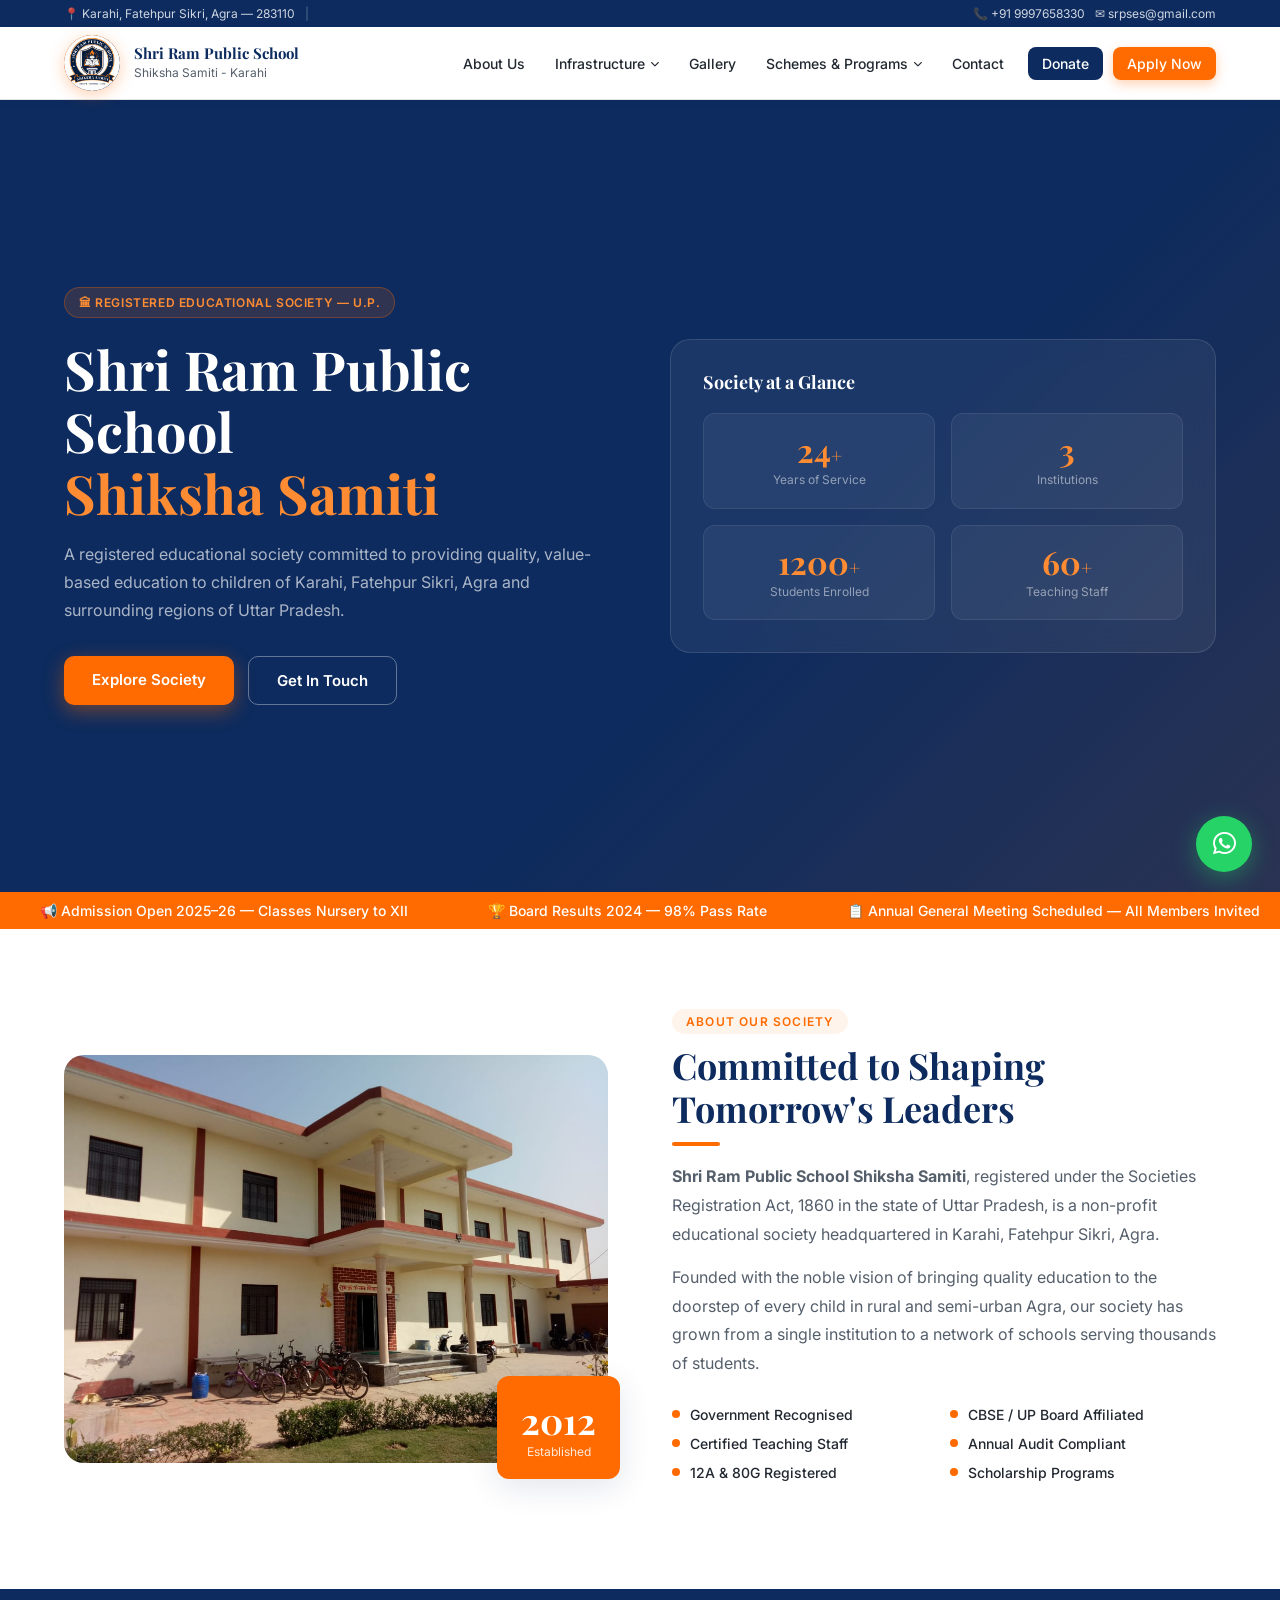
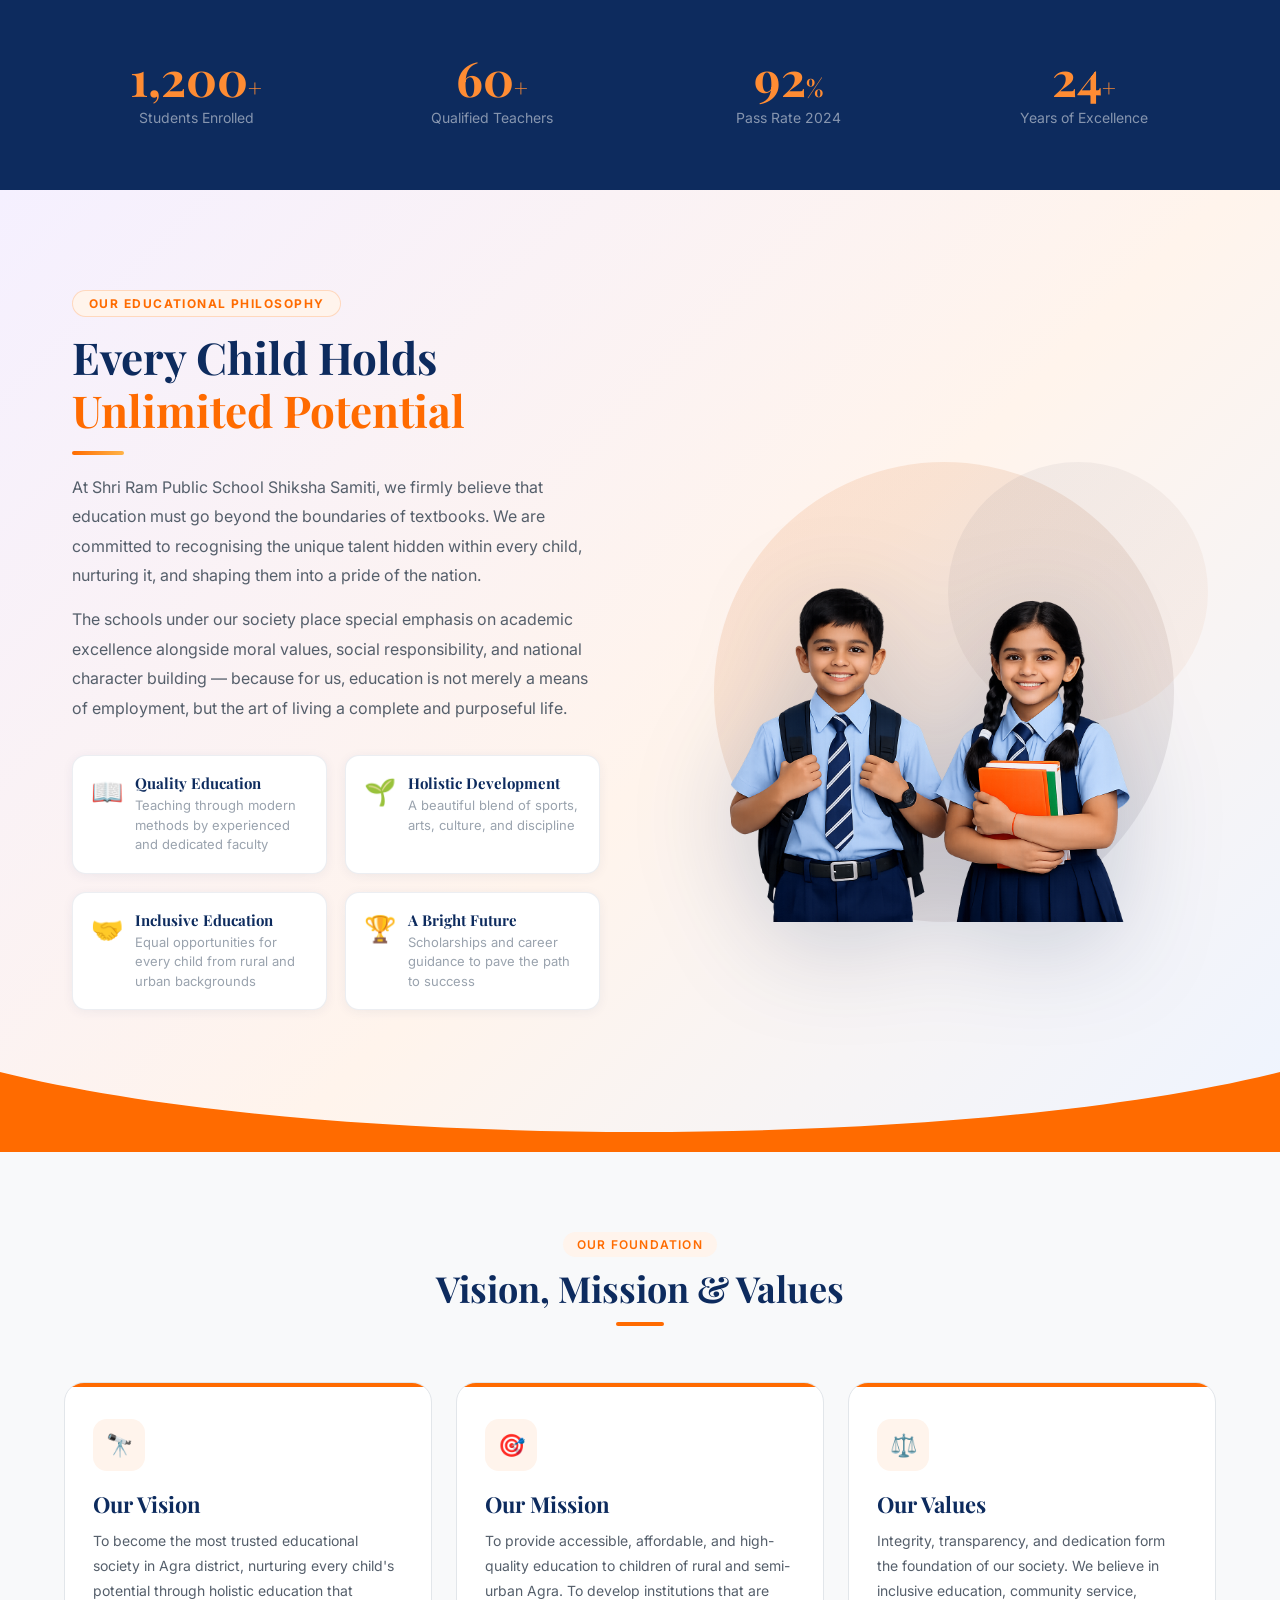
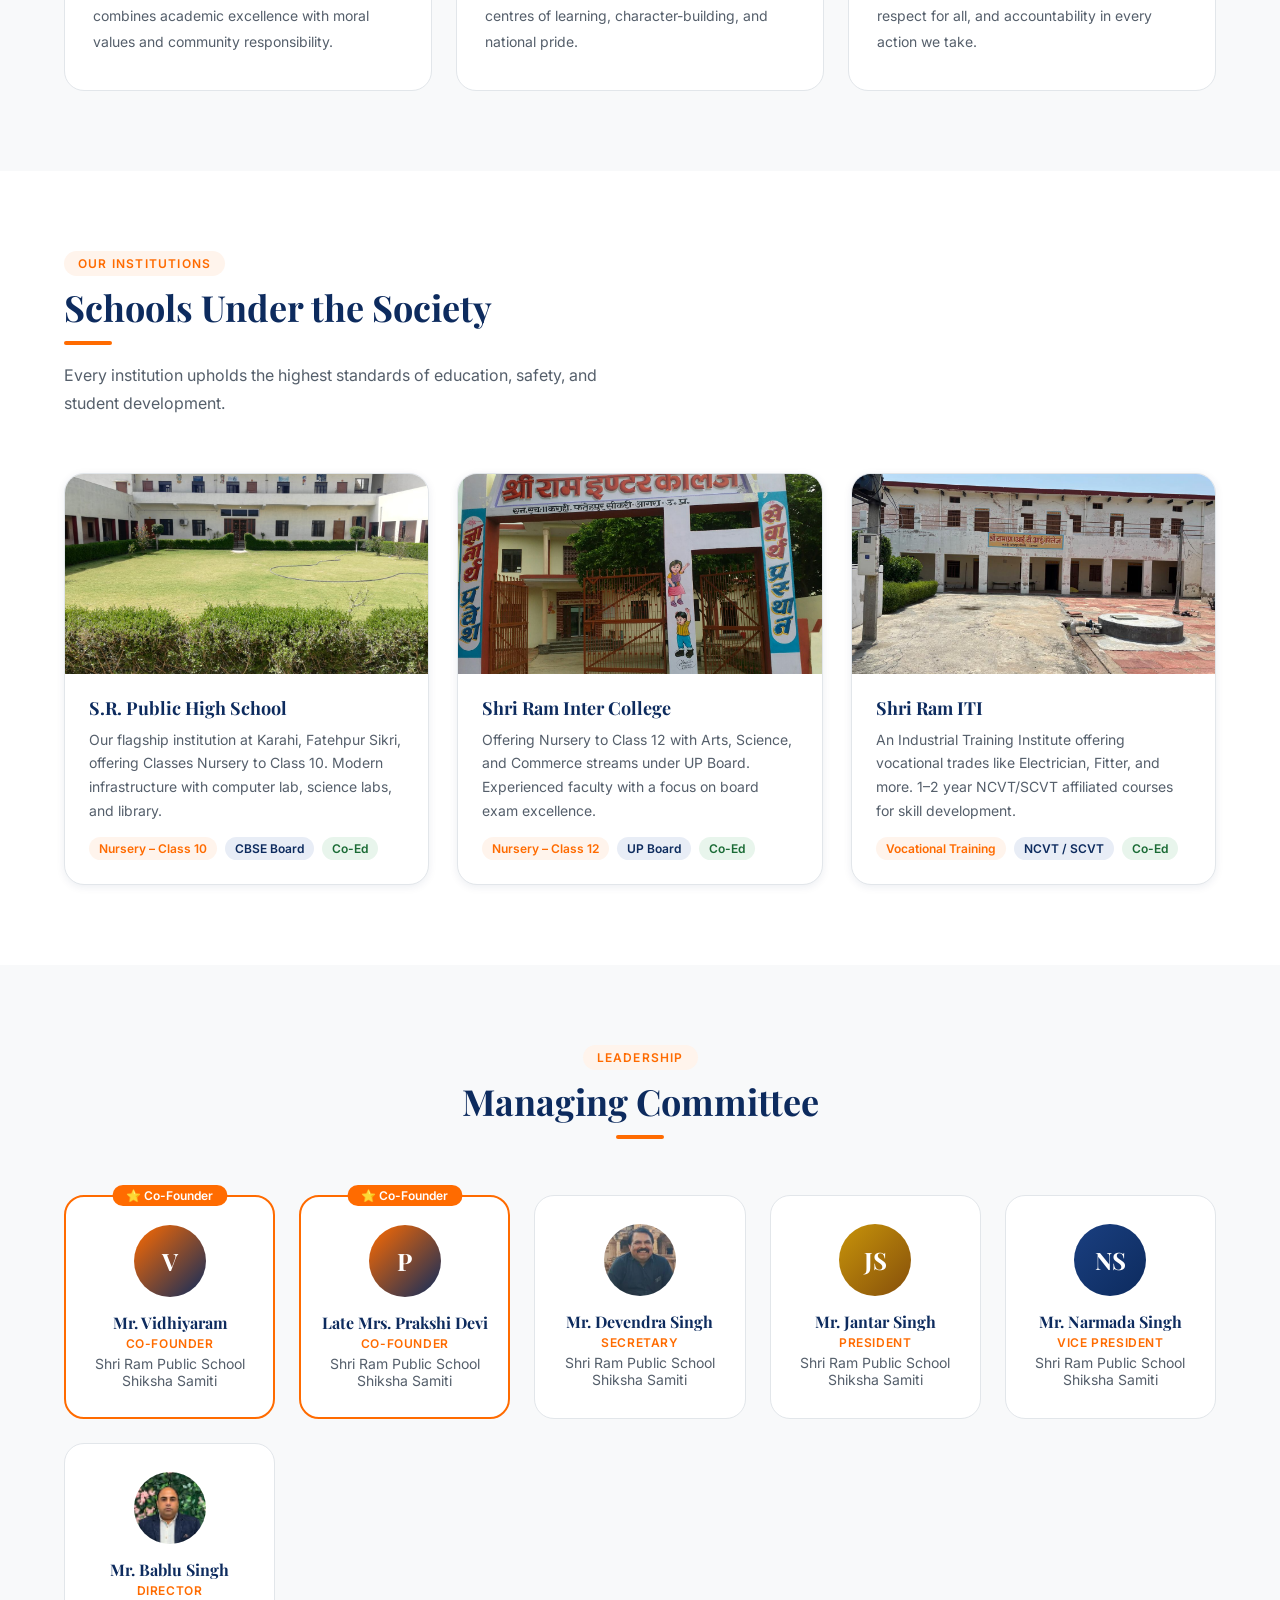
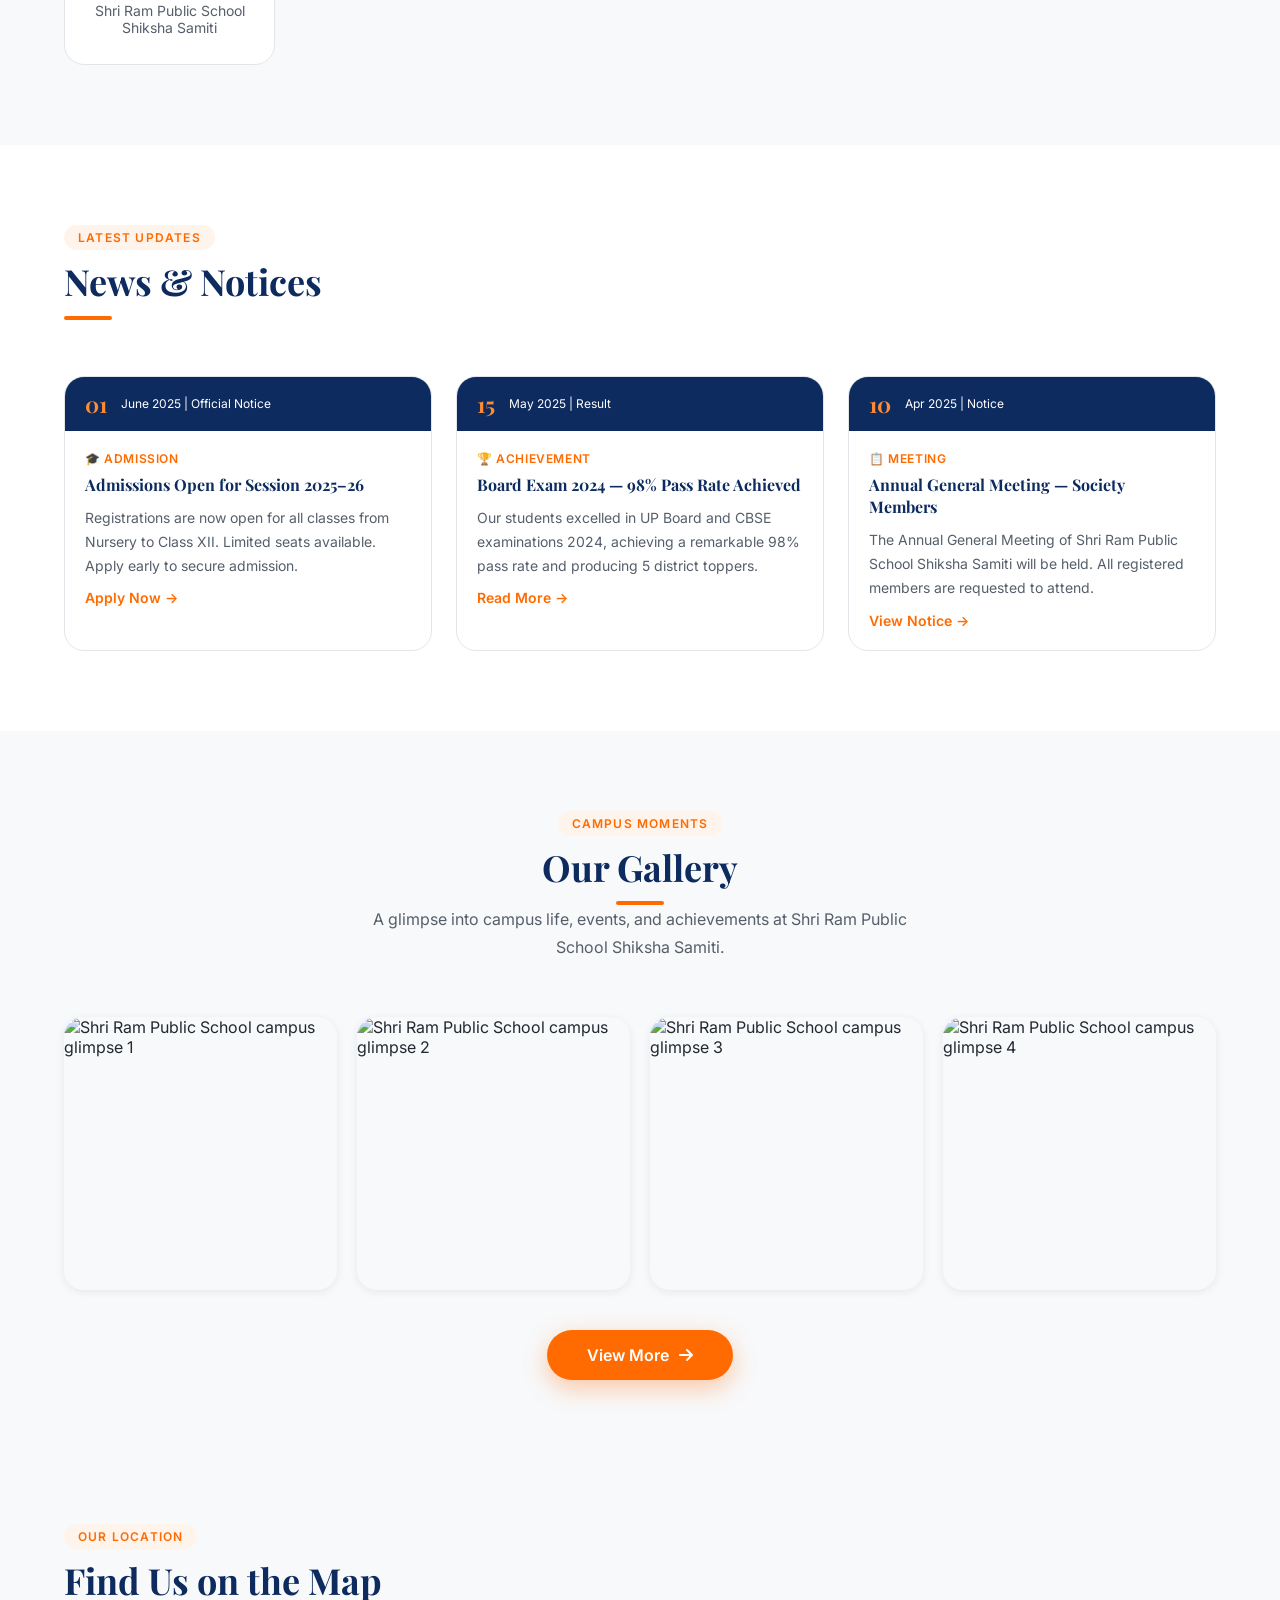
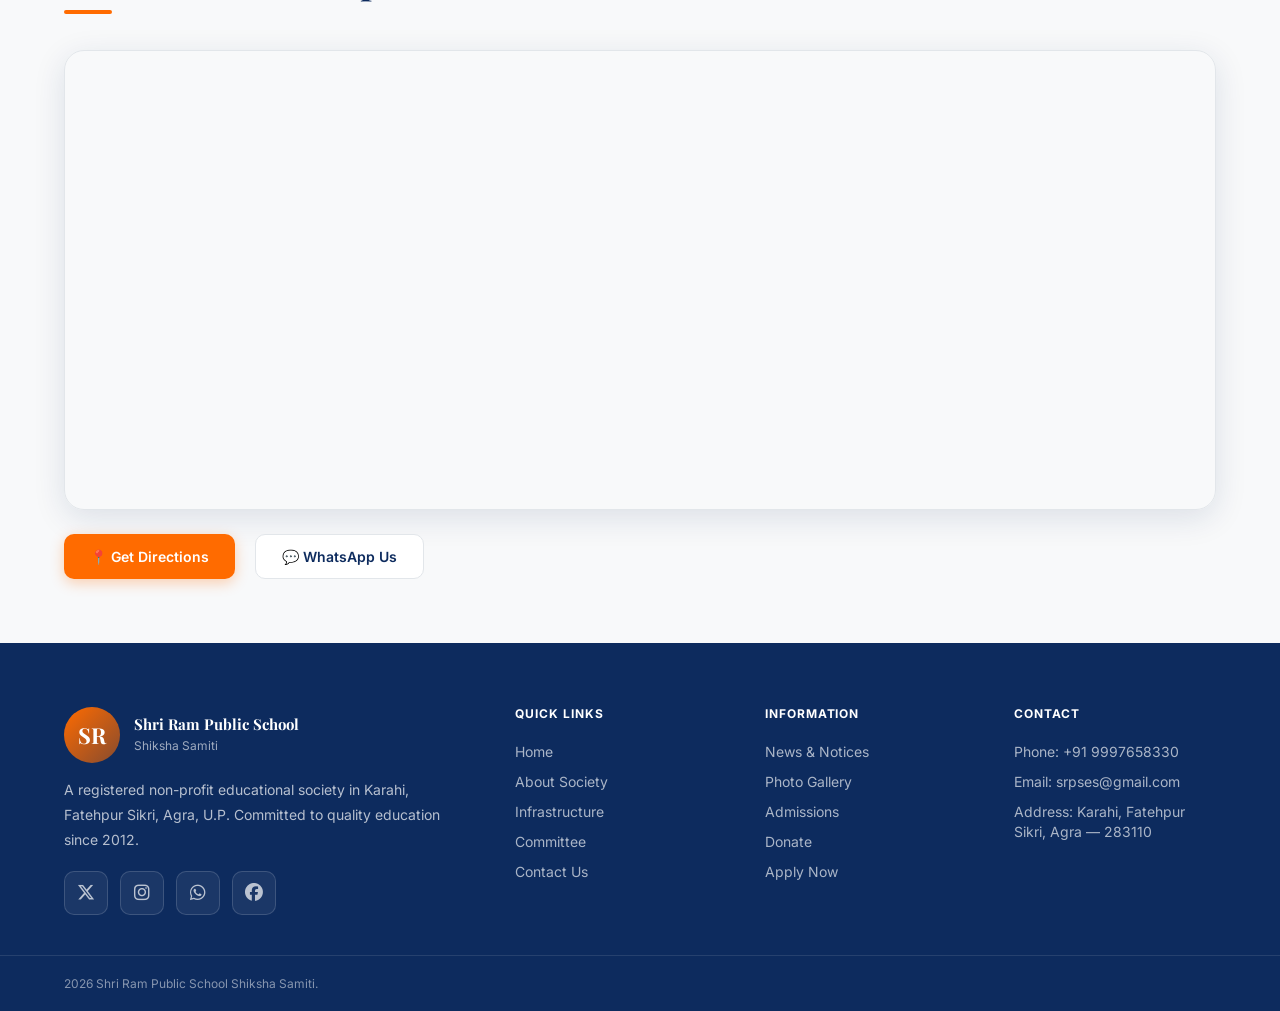
==== commit 55a9cfe7: "Update index.html" ====
--- a/index.html
+++ b/index.html
@@ -464,6 +464,29 @@
 .news-body p{font-size:var(--text-sm);color:var(--gray-600);line-height:1.7;}
 .news-link{display:inline-flex;align-items:center;gap:4px;font-size:var(--text-sm);font-weight:600;color:var(--saffron);margin-top:12px;}
 
+/* GALLERY PREVIEW */
+.gallery-preview-grid{display:grid;grid-template-columns:repeat(4,1fr);gap:clamp(12px,2.5vw,20px);}
+.gallery-preview-item{position:relative;border-radius:var(--radius-lg);overflow:hidden;aspect-ratio:1/1;box-shadow:var(--shadow-sm);cursor:pointer;transform:translateY(0) scale(1);transition:transform 0.45s cubic-bezier(0.22,1,0.36,1),box-shadow 0.45s ease;}
+.gallery-preview-item:hover{transform:translateY(-6px) scale(1.02);box-shadow:var(--shadow-md);}
+.gallery-preview-item img{width:100%;height:100%;object-fit:cover;transition:transform 0.6s cubic-bezier(0.22,1,0.36,1);}
+.gallery-preview-item:hover img{transform:scale(1.12);}
+.gallery-preview-overlay{position:absolute;inset:0;background:linear-gradient(180deg,rgba(13,43,94,0) 40%,rgba(13,43,94,0.75) 100%);opacity:0;transition:opacity 0.35s ease;display:flex;align-items:flex-end;padding:clamp(12px,2.5vw,18px);}
+.gallery-preview-item:hover .gallery-preview-overlay{opacity:1;}
+.gallery-preview-overlay span{color:white;font-size:var(--text-sm);font-weight:600;display:flex;align-items:center;gap:6px;transform:translateY(8px);transition:transform 0.35s ease;}
+.gallery-preview-item:hover .gallery-preview-overlay span{transform:translateY(0);}
+.gallery-view-more-wrap{display:flex;justify-content:center;margin-top:clamp(28px,5vw,40px);}
+.gallery-view-more-btn{display:inline-flex;align-items:center;gap:10px;background:var(--saffron);color:white;padding:clamp(12px,2.5vw,15px) clamp(28px,5vw,40px);border-radius:50px;font-size:var(--text-base);font-weight:600;box-shadow:0 8px 24px rgba(255,107,0,0.35);transition:all 0.3s ease;position:relative;overflow:hidden;}
+.gallery-view-more-btn:hover{background:var(--saffron-light);transform:translateY(-3px);box-shadow:0 12px 30px rgba(255,107,0,0.45);}
+.gallery-view-more-btn i{transition:transform 0.3s ease;}
+.gallery-view-more-btn:hover i{transform:translateX(5px);}
+
+@media(max-width:900px){
+  .gallery-preview-grid{grid-template-columns:repeat(2,1fr);}
+}
+@media(max-width:480px){
+  .gallery-preview-grid{gap:10px;}
+}
+
 /* RESPONSIVE */
 @media(max-width:900px){
   .hero-content{grid-template-columns:1fr;}
@@ -848,6 +871,39 @@
   </div>
 </section>
 
+<!-- GALLERY PREVIEW SECTION -->
+<section class="section section-alt" id="gallery" aria-labelledby="gallery-heading">
+  <div class="container">
+    <div class="section-head reveal" style="text-align:center;">
+      <span class="section-label">Campus Moments</span>
+      <h2 class="section-title" id="gallery-heading">Our Gallery</h2>
+      <div class="title-line" style="margin:12px auto 0;"></div>
+      <p class="section-sub" style="margin:0 auto;">A glimpse into campus life, events, and achievements at Shri Ram Public School Shiksha Samiti.</p>
+    </div>
+    <div class="gallery-preview-grid">
+      <a href="gallery.html" class="gallery-preview-item reveal" style="transition-delay:0.05s;">
+        <img src="images/k1.jpeg" alt="Shri Ram Public School campus glimpse 1" loading="lazy">
+        <div class="gallery-preview-overlay"><span><i class="fas fa-images" aria-hidden="true"></i> View Gallery</span></div>
+      </a>
+      <a href="gallery.html" class="gallery-preview-item reveal" style="transition-delay:0.15s;">
+        <img src="images/k2.jpeg" alt="Shri Ram Public School campus glimpse 2" loading="lazy">
+        <div class="gallery-preview-overlay"><span><i class="fas fa-images" aria-hidden="true"></i> View Gallery</span></div>
+      </a>
+      <a href="gallery.html" class="gallery-preview-item reveal" style="transition-delay:0.25s;">
+        <img src="images/k3.jpeg" alt="Shri Ram Public School campus glimpse 3" loading="lazy">
+        <div class="gallery-preview-overlay"><span><i class="fas fa-images" aria-hidden="true"></i> View Gallery</span></div>
+      </a>
+      <a href="gallery.html" class="gallery-preview-item reveal" style="transition-delay:0.35s;">
+        <img src="images/k4.jpeg" alt="Shri Ram Public School campus glimpse 4" loading="lazy">
+        <div class="gallery-preview-overlay"><span><i class="fas fa-images" aria-hidden="true"></i> View Gallery</span></div>
+      </a>
+    </div>
+    <div class="gallery-view-more-wrap">
+      <a href="gallery.html" class="gallery-view-more-btn">View More <i class="fas fa-arrow-right" aria-hidden="true"></i></a>
+    </div>
+  </div>
+</section>
+
 <!-- MAP SECTION -->
 <section style="padding:0;background:var(--gray-50);" aria-labelledby="map-heading">
   <div style="max-width:1200px;margin:0 auto;padding:clamp(40px,7vw,64px) clamp(16px,4vw,24px);">
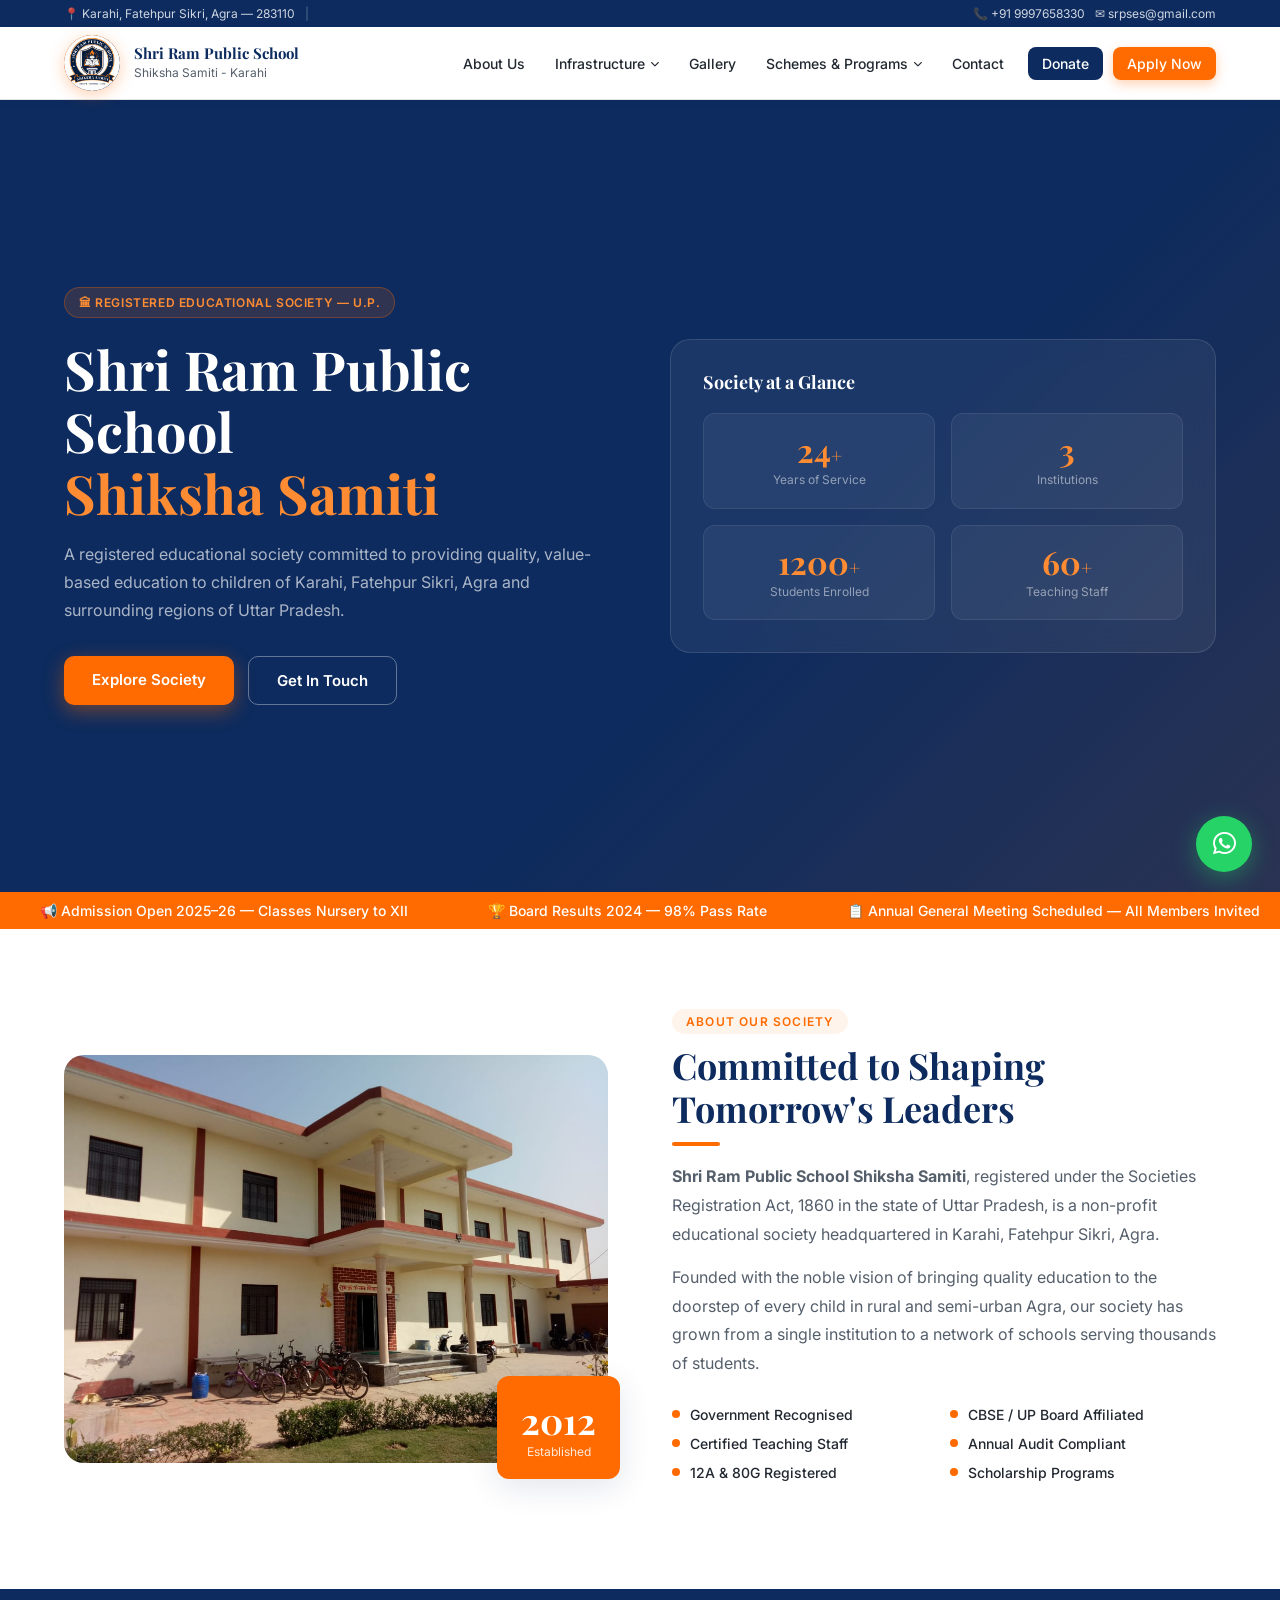
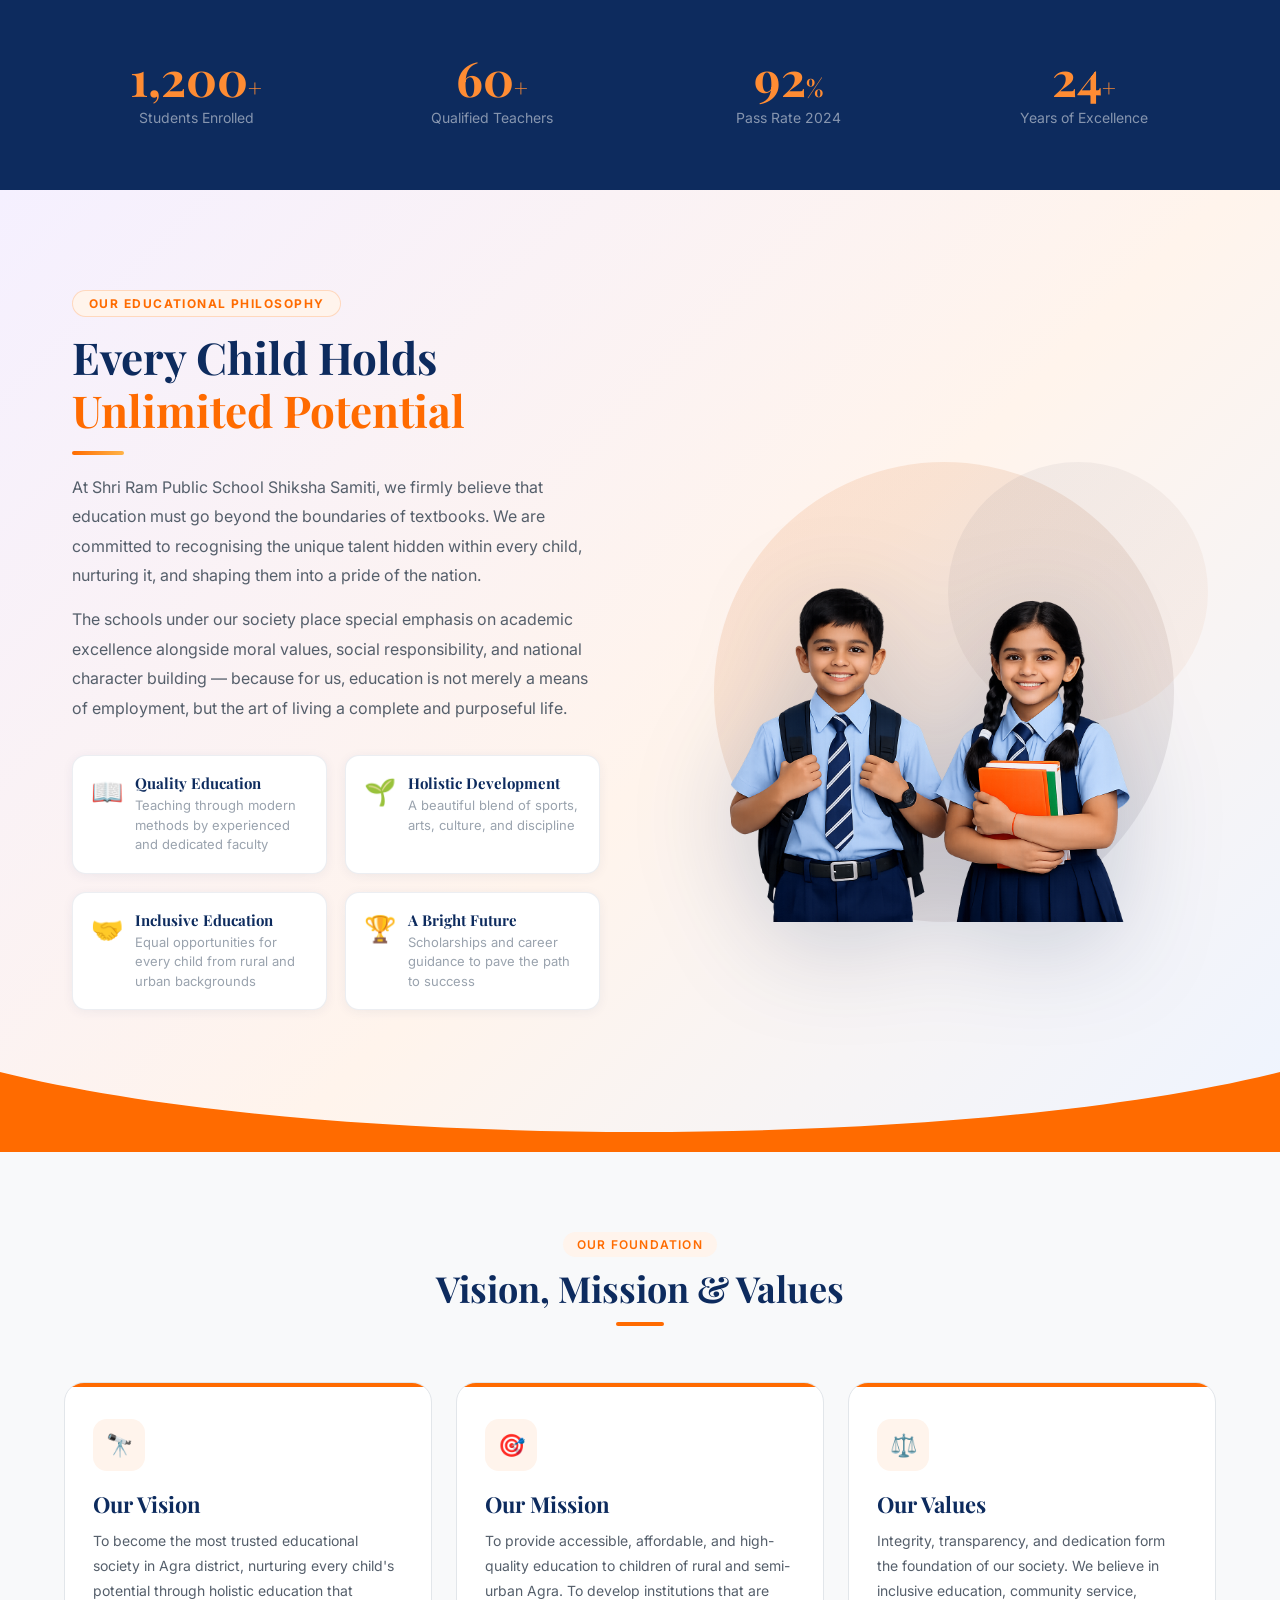
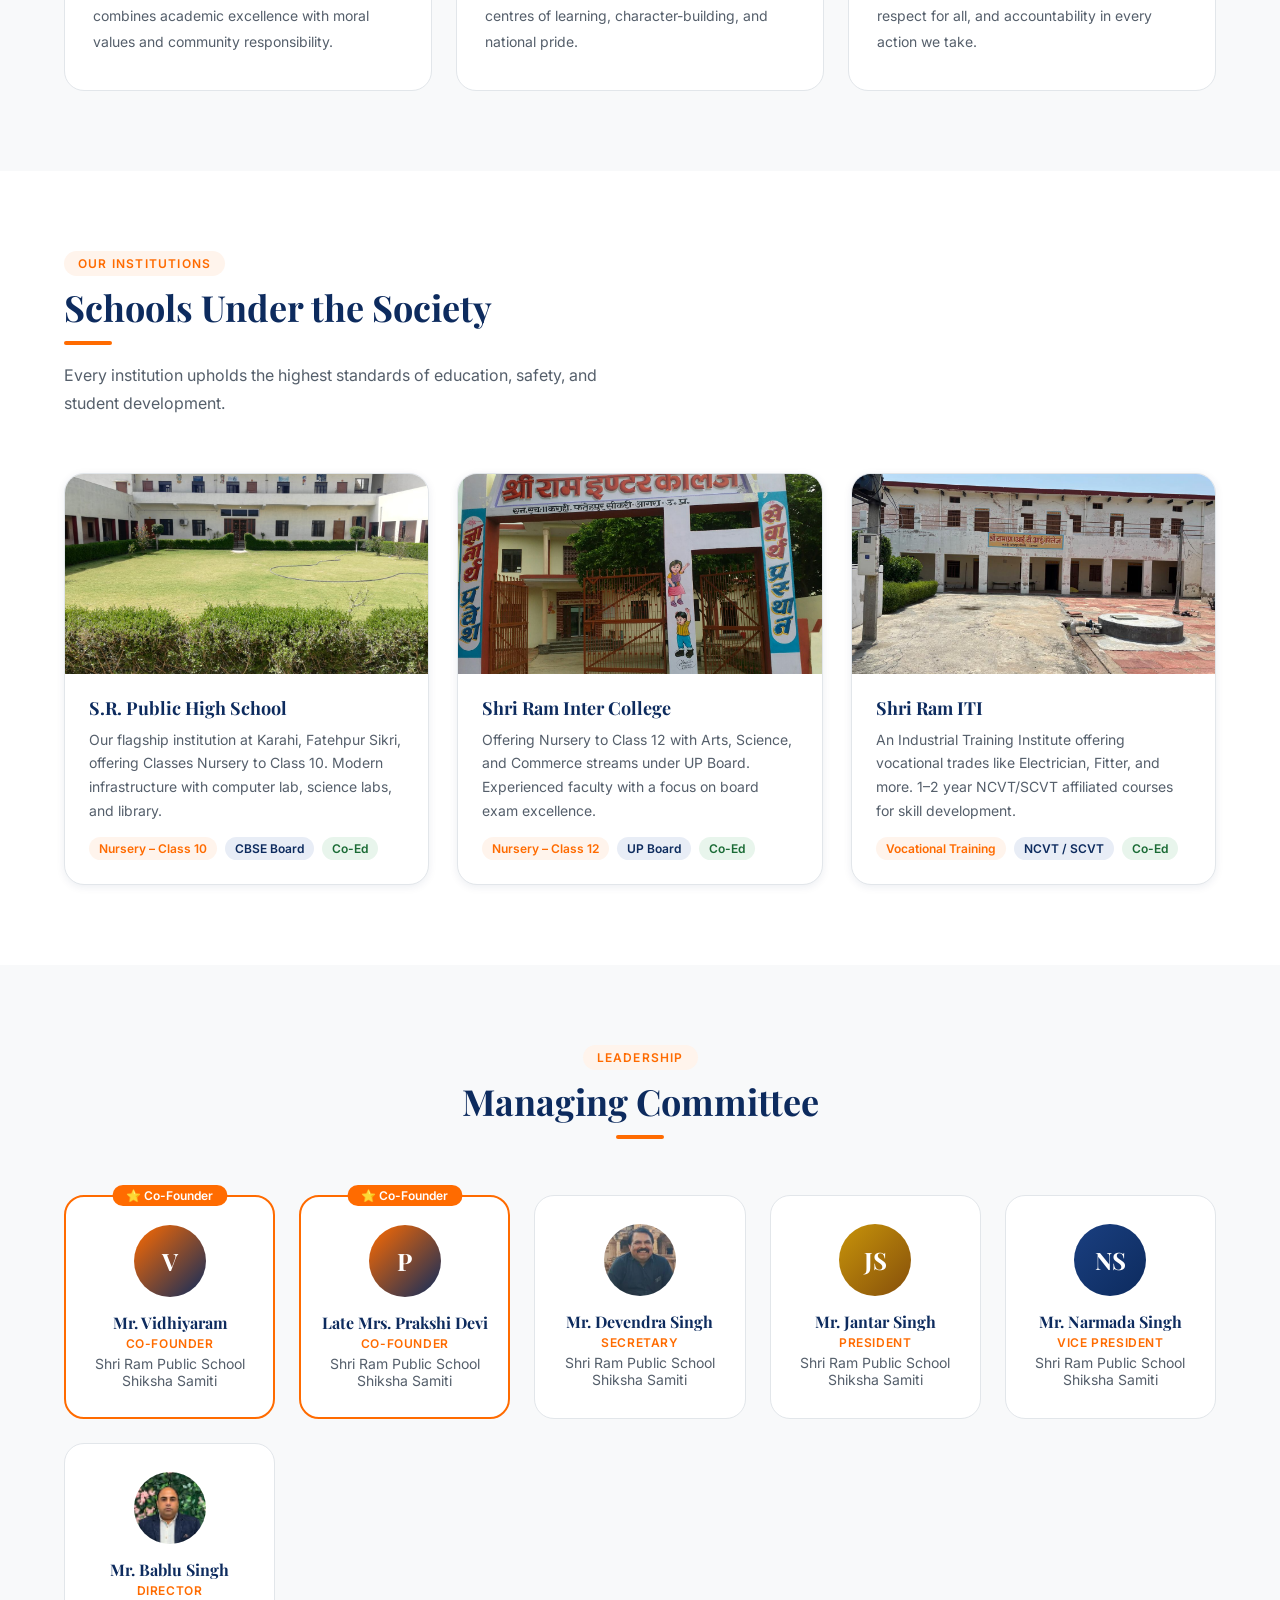
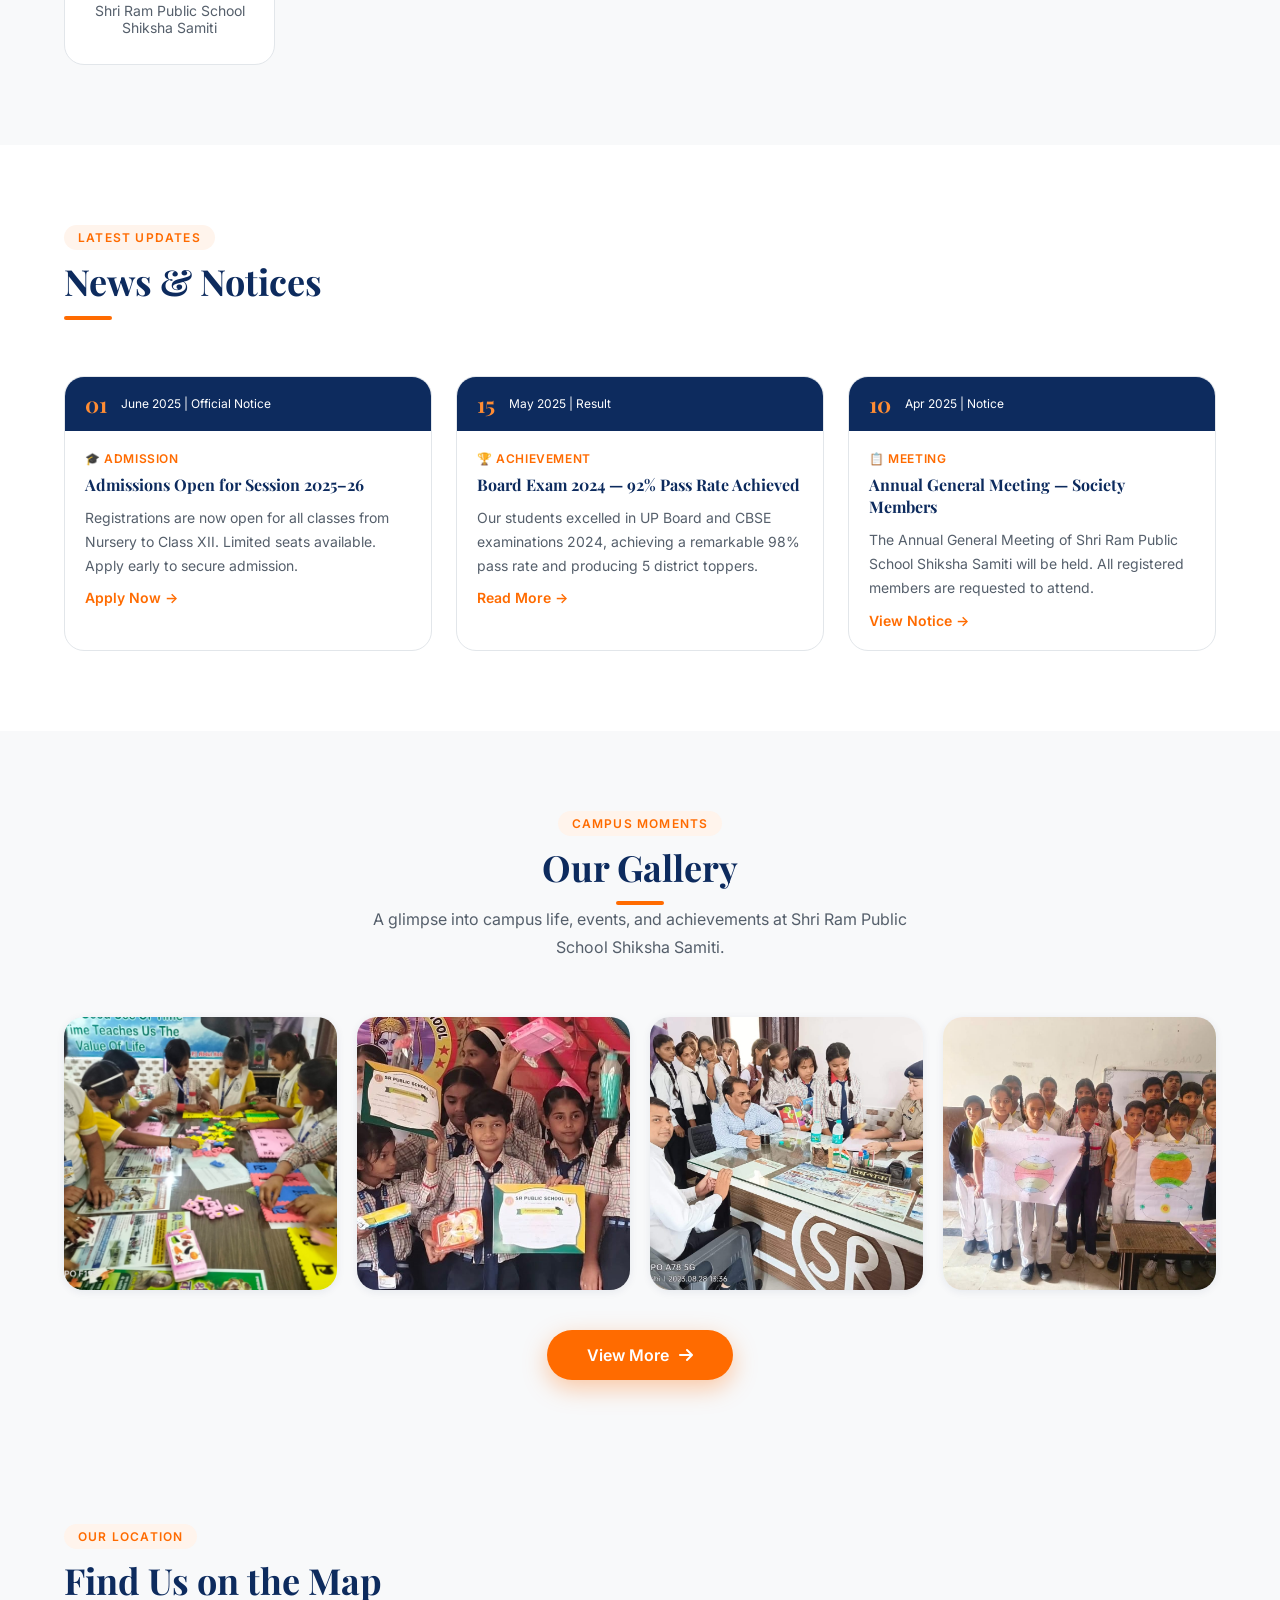
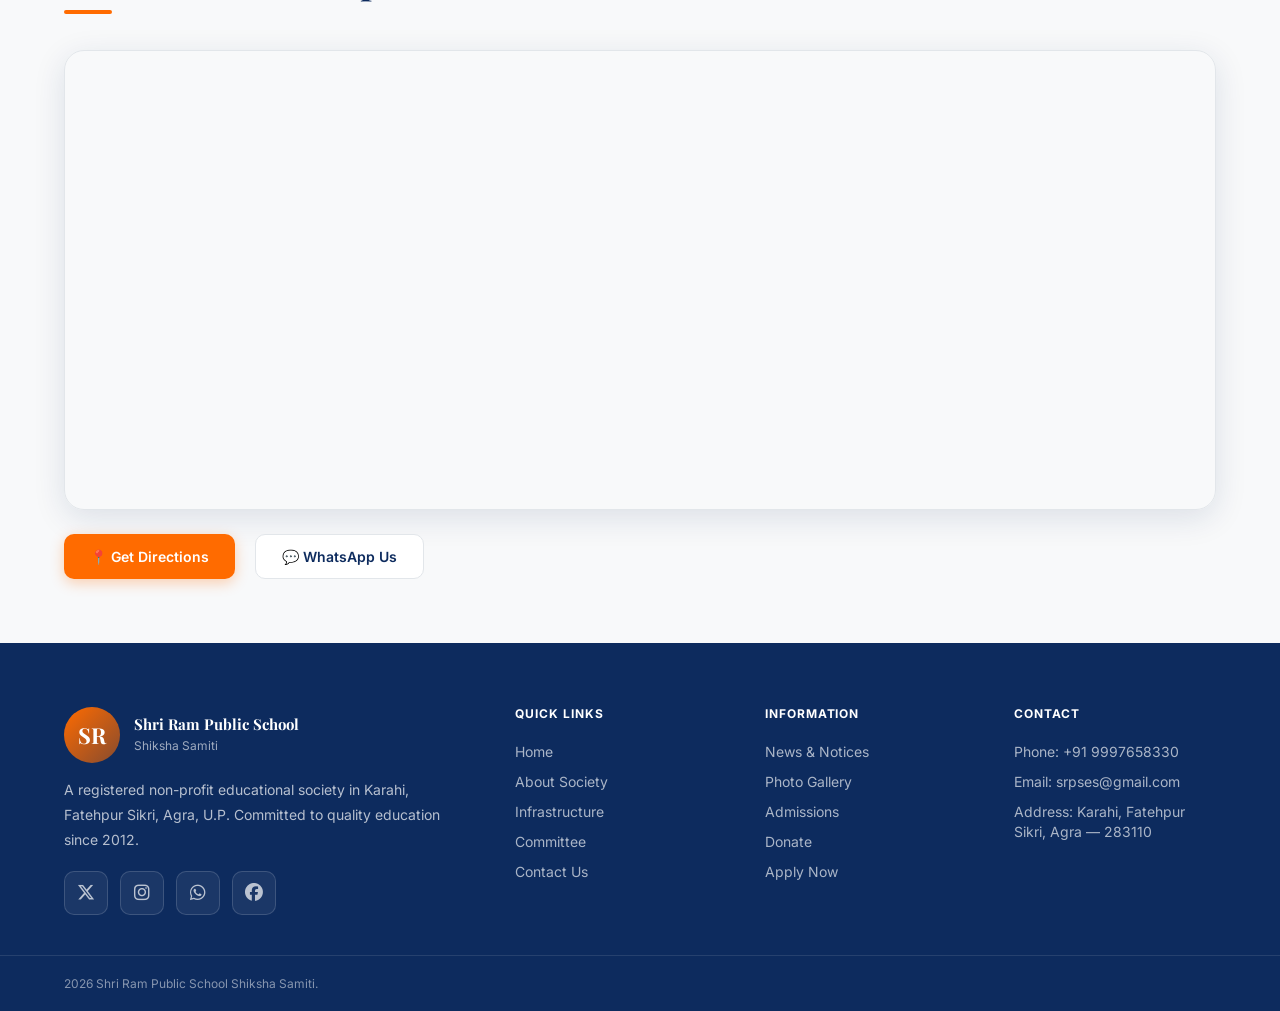
==== commit d9d5ebfb: "Update index.html" ====
--- a/index.html
+++ b/index.html
@@ -861,7 +861,7 @@
       </article>
       <article class="news-card reveal">
         <div class="news-date-strip"><span class="news-date-num">15</span> May 2025 | Result</div>
-        <div class="news-body"><div class="news-type">🏆 Achievement</div><h3>Board Exam 2024 — 98% Pass Rate Achieved</h3><p>Our students excelled in UP Board and CBSE examinations 2024, achieving a remarkable 98% pass rate and producing 5 district toppers.</p><a href="#" class="news-link">Read More →</a></div>
+        <div class="news-body"><div class="news-type">🏆 Achievement</div><h3>Board Exam 2024 — 92% Pass Rate Achieved</h3><p>Our students excelled in UP Board and CBSE examinations 2024, achieving a remarkable 98% pass rate and producing 5 district toppers.</p><a href="#" class="news-link">Read More →</a></div>
       </article>
       <article class="news-card reveal">
         <div class="news-date-strip"><span class="news-date-num">10</span> Apr 2025 | Notice</div>
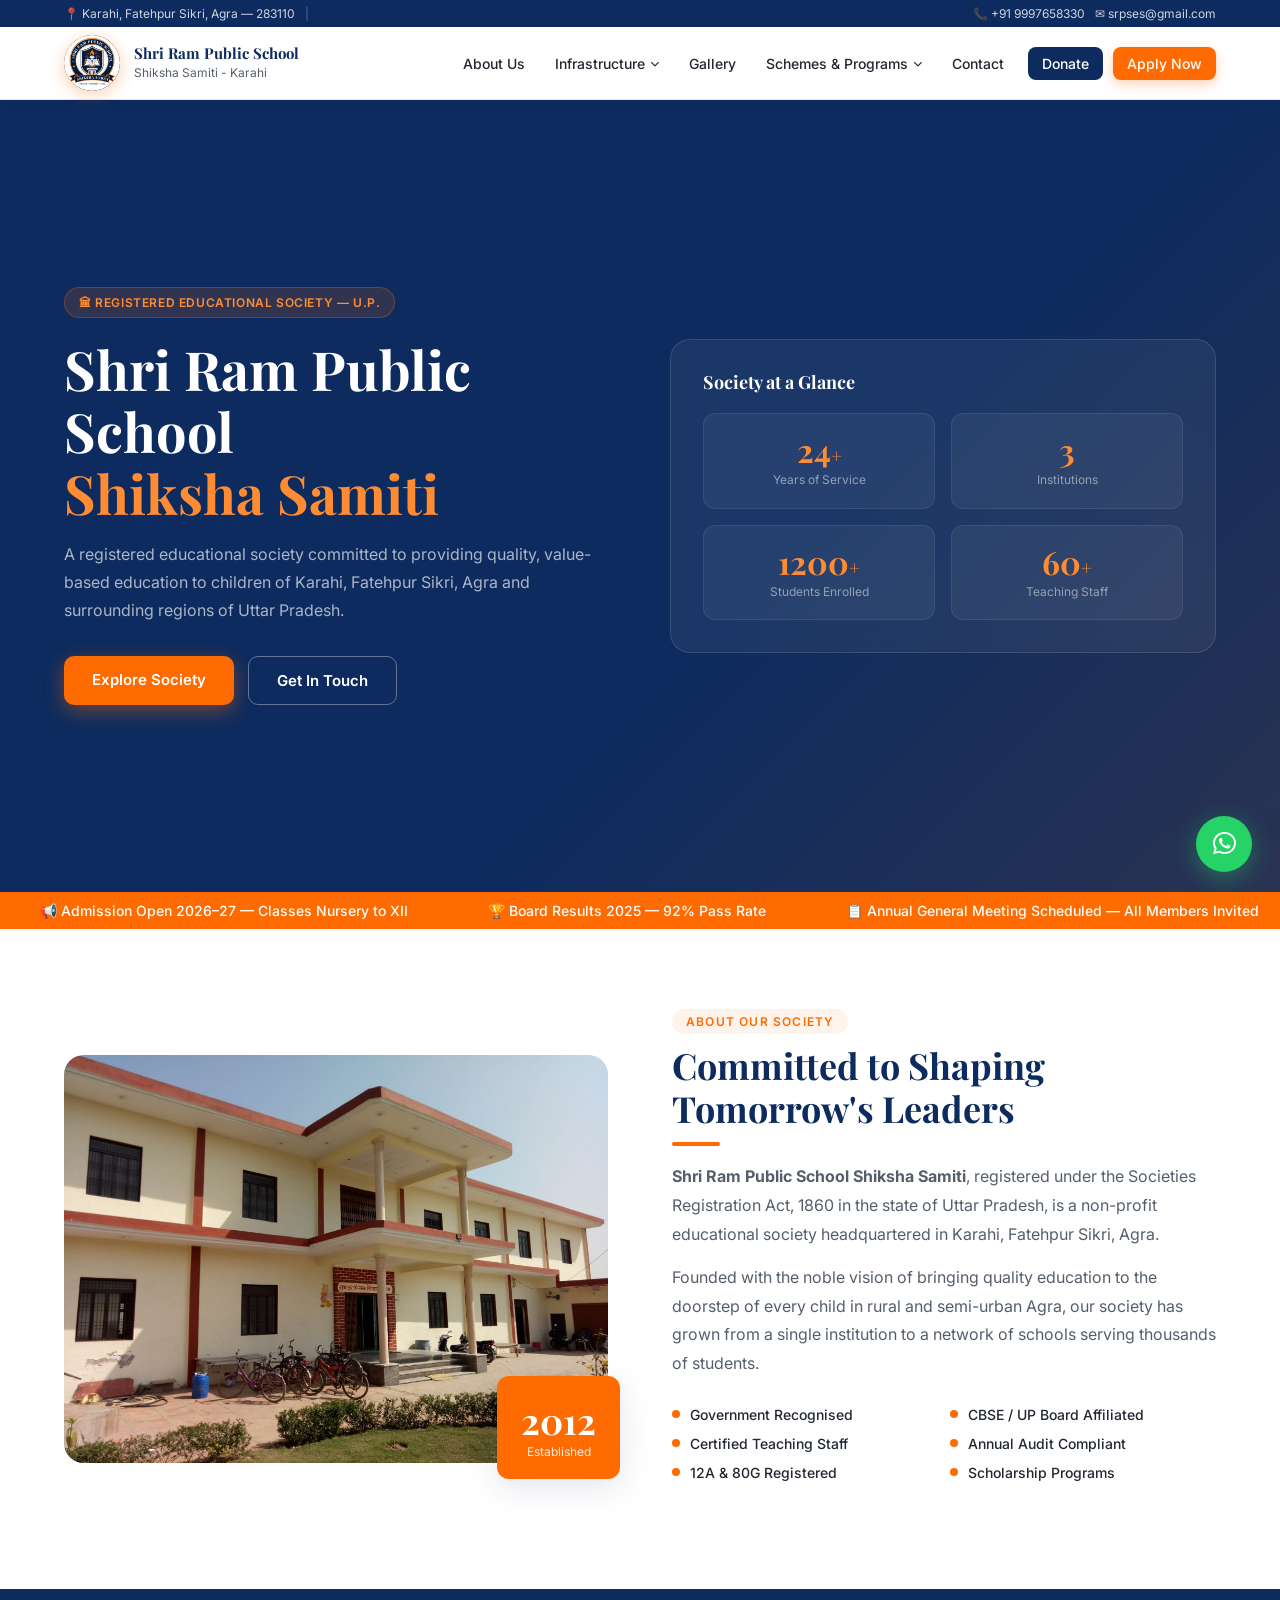
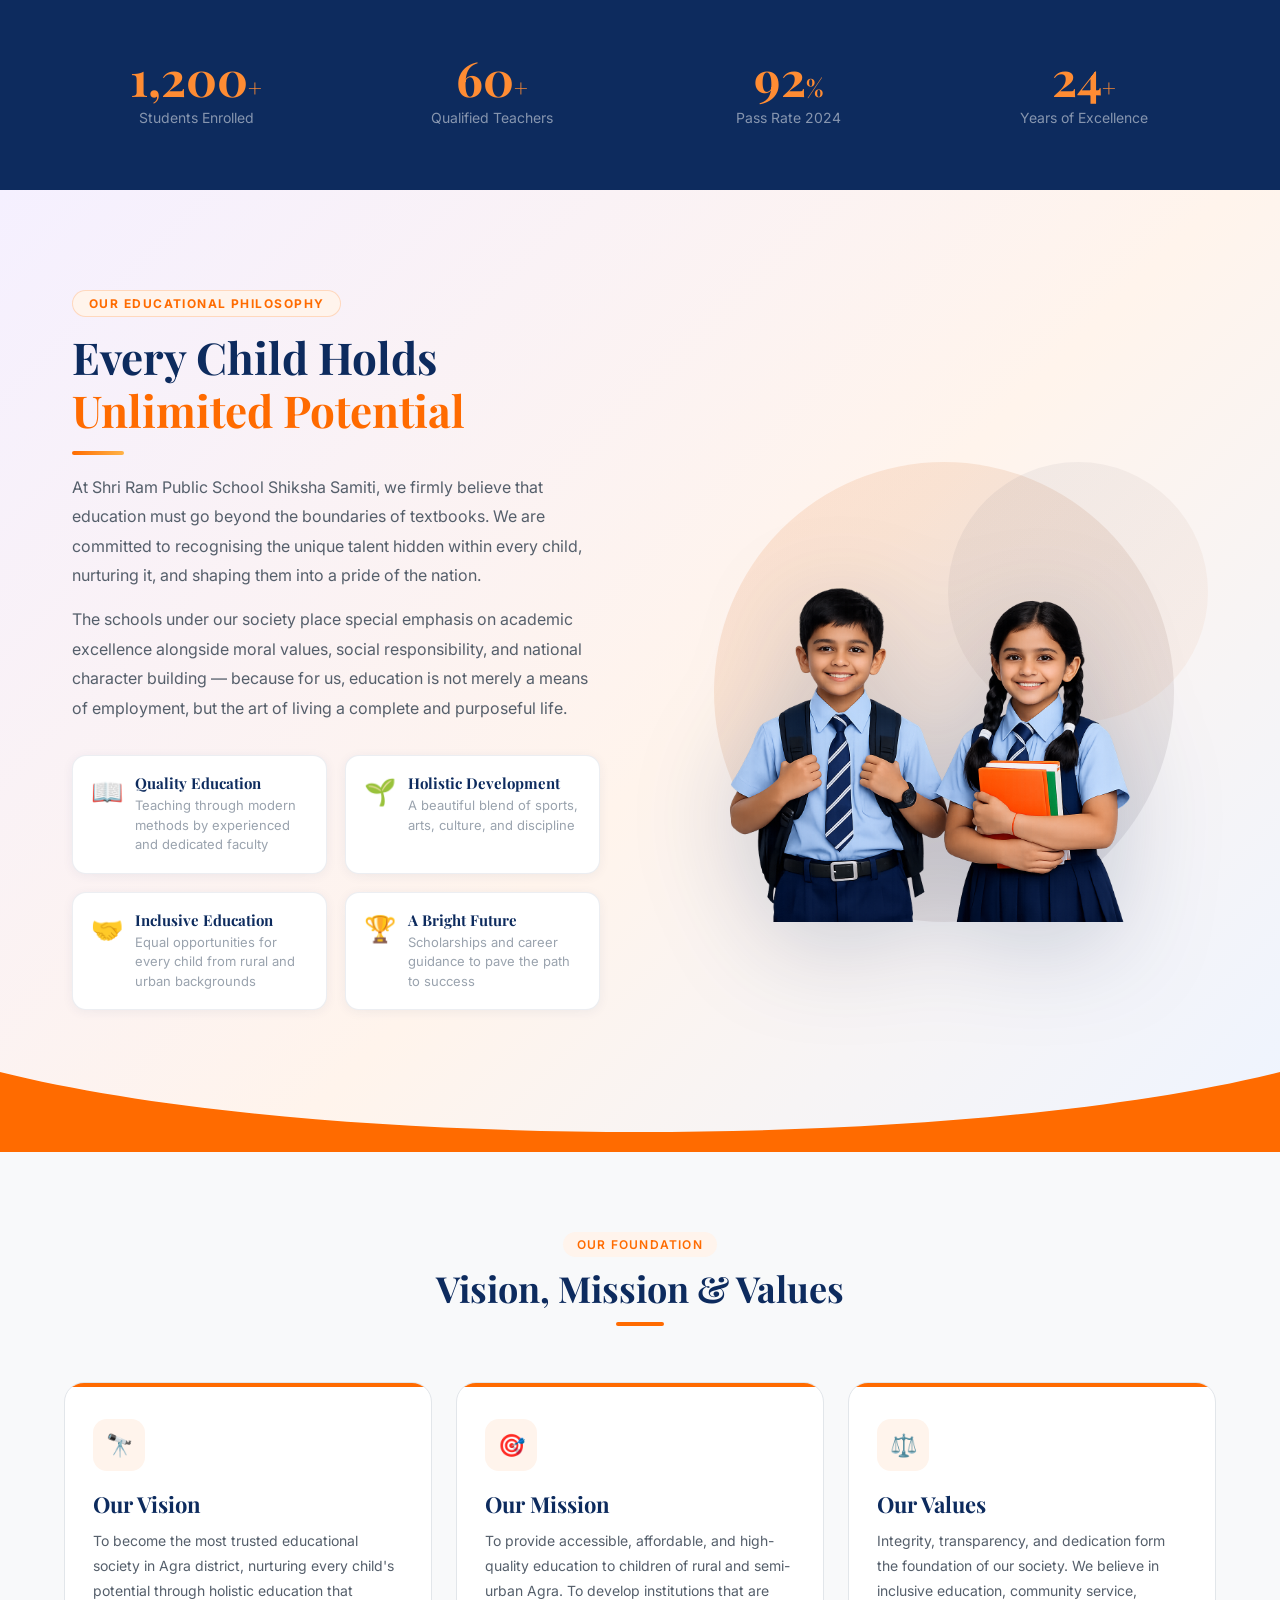
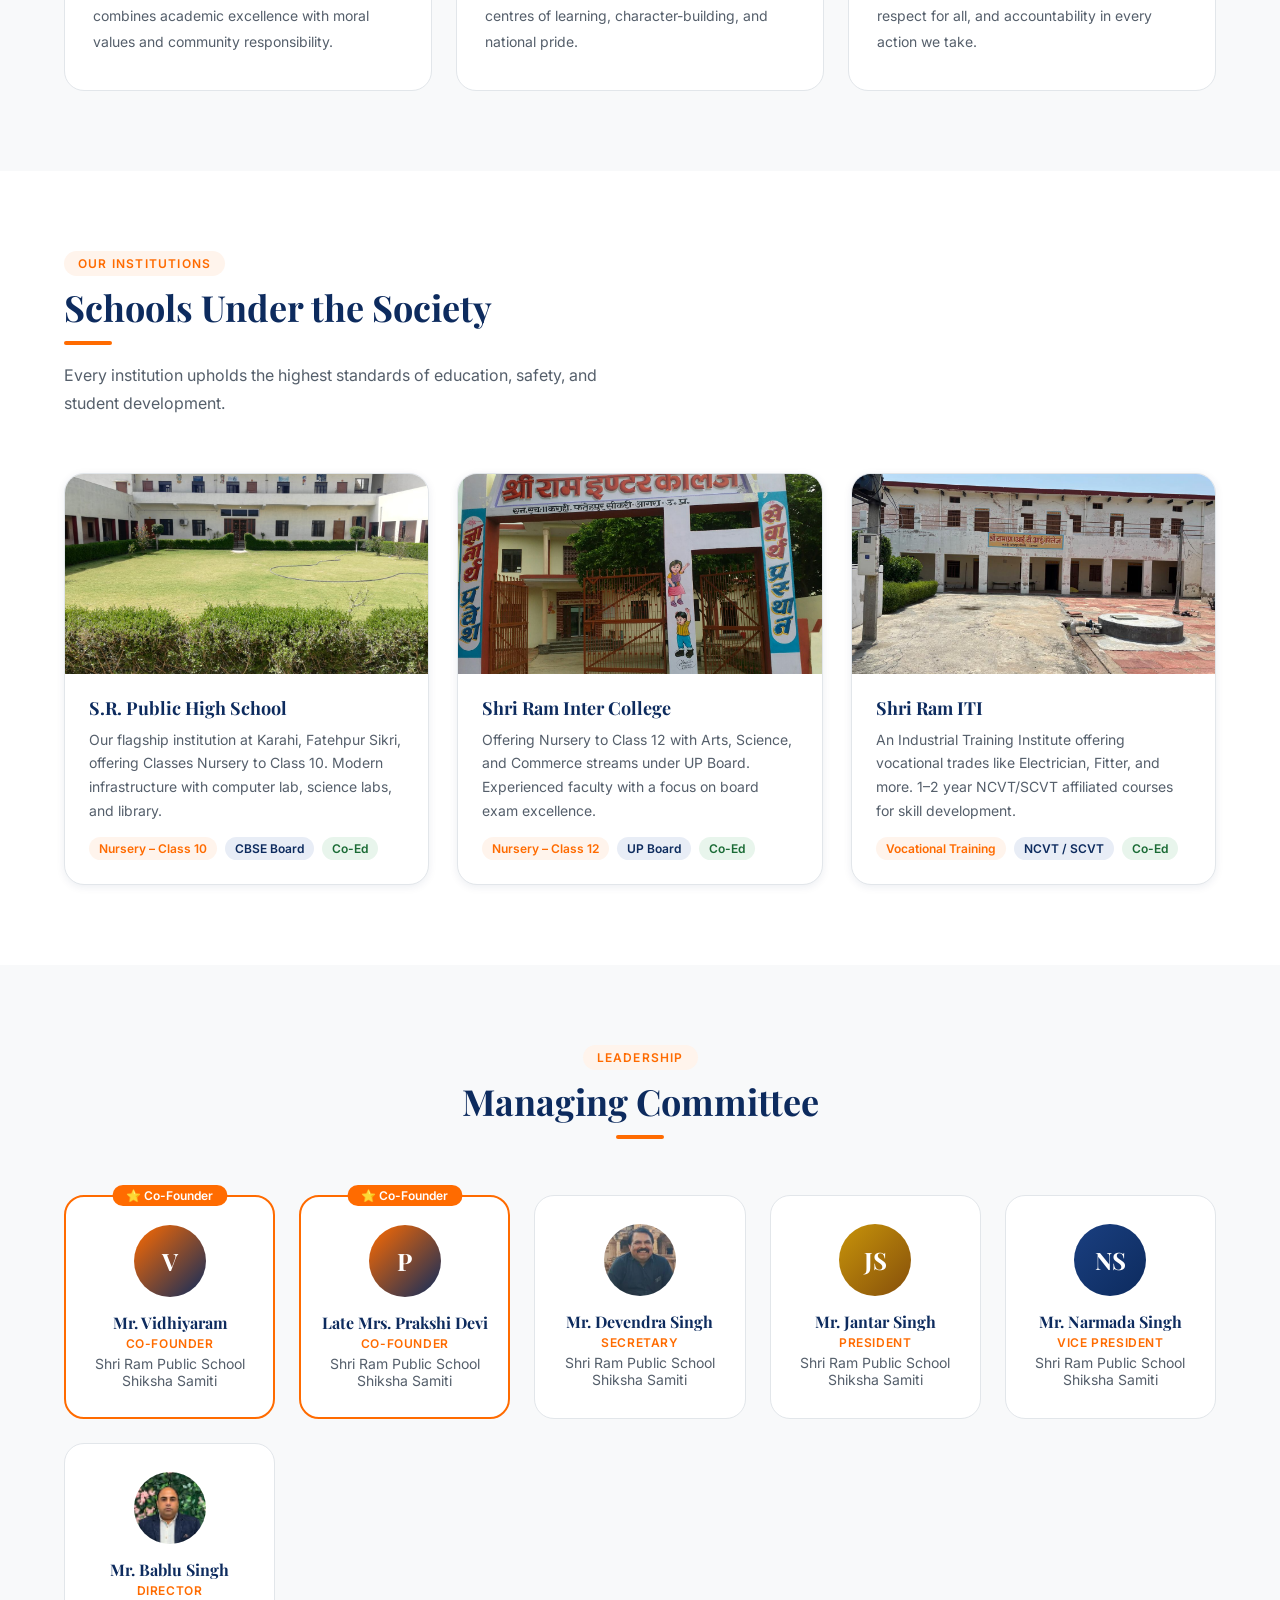
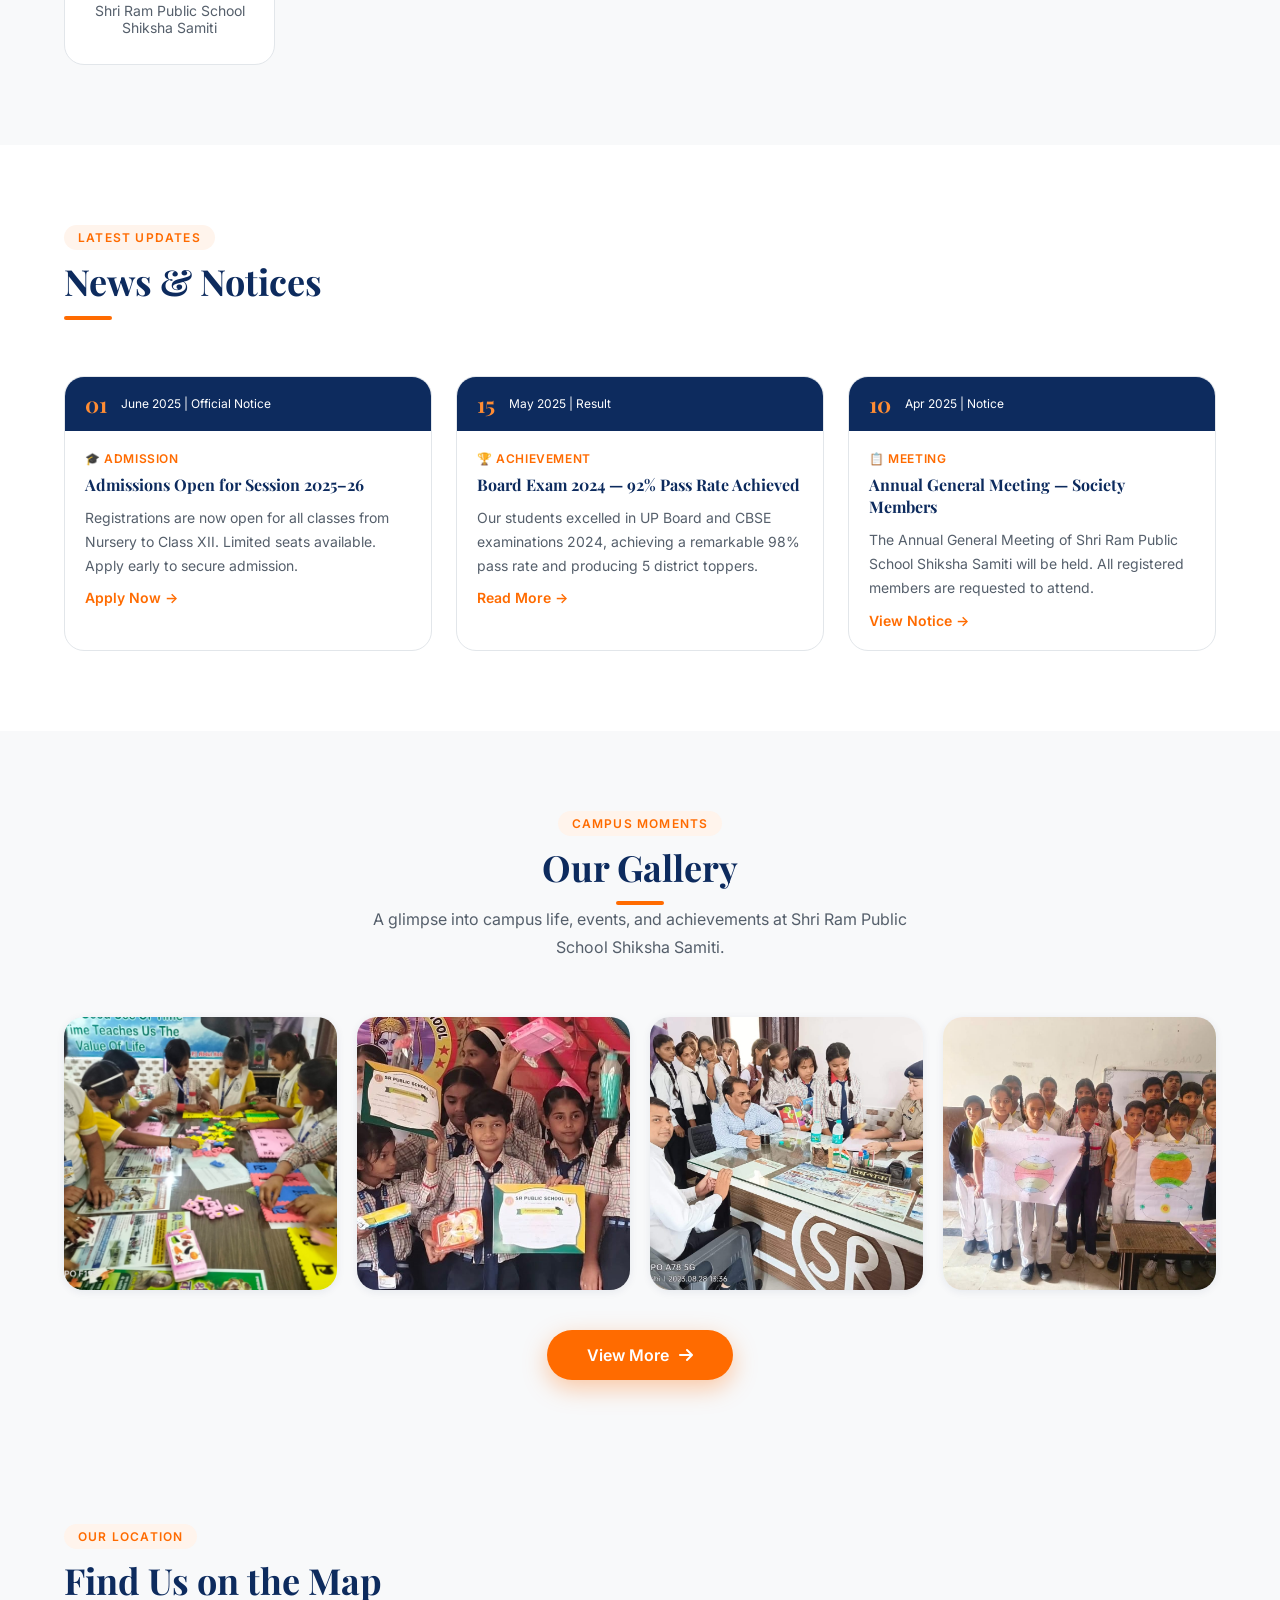
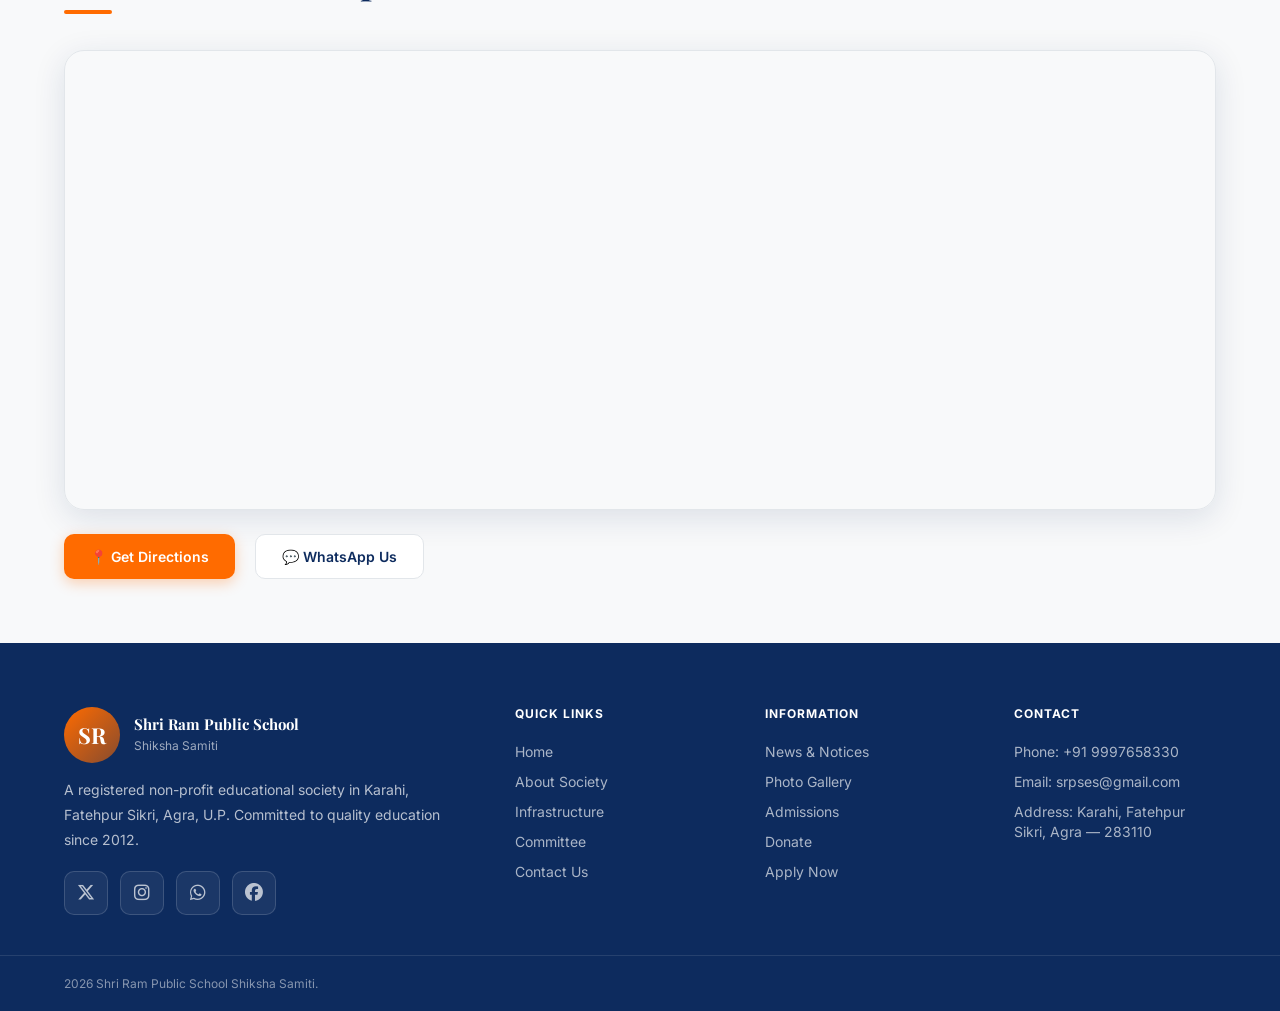
==== commit 171a618c: "Update index.html" ====
--- a/index.html
+++ b/index.html
@@ -697,14 +697,12 @@
 
 <div class="marquee-strip" aria-label="Announcements">
   <div class="marquee-inner">
-    <span class="marquee-item">📢 Admission Open 2025–26 — Classes Nursery to XII</span>
-    <span class="marquee-item">🏆 Board Results 2024 — 98% Pass Rate</span>
+    <span class="marquee-item">📢 Admission Open 2026–27 — Classes Nursery to XII</span>
+    <span class="marquee-item">🏆 Board Results 2025 — 92% Pass Rate</span>
     <span class="marquee-item">📋 Annual General Meeting Scheduled — All Members Invited</span>
-    <span class="marquee-item">🎓 Scholarship Available for Meritorious Students</span>
-    <span class="marquee-item">📢 Admission Open 2025–26 — Classes Nursery to XII</span>
-    <span class="marquee-item">🏆 Board Results 2024 — 98% Pass Rate</span>
+    <span class="marquee-item">📢 Admission Open 2026–27 — Classes Nursery to XII</span>
+    <span class="marquee-item">🏆 Board Results 2025 — 92% Pass Rate</span>
     <span class="marquee-item">📋 Annual General Meeting Scheduled — All Members Invited</span>
-    <span class="marquee-item">🎓 Scholarship Available for Meritorious Students</span>
   </div>
 </div>
 
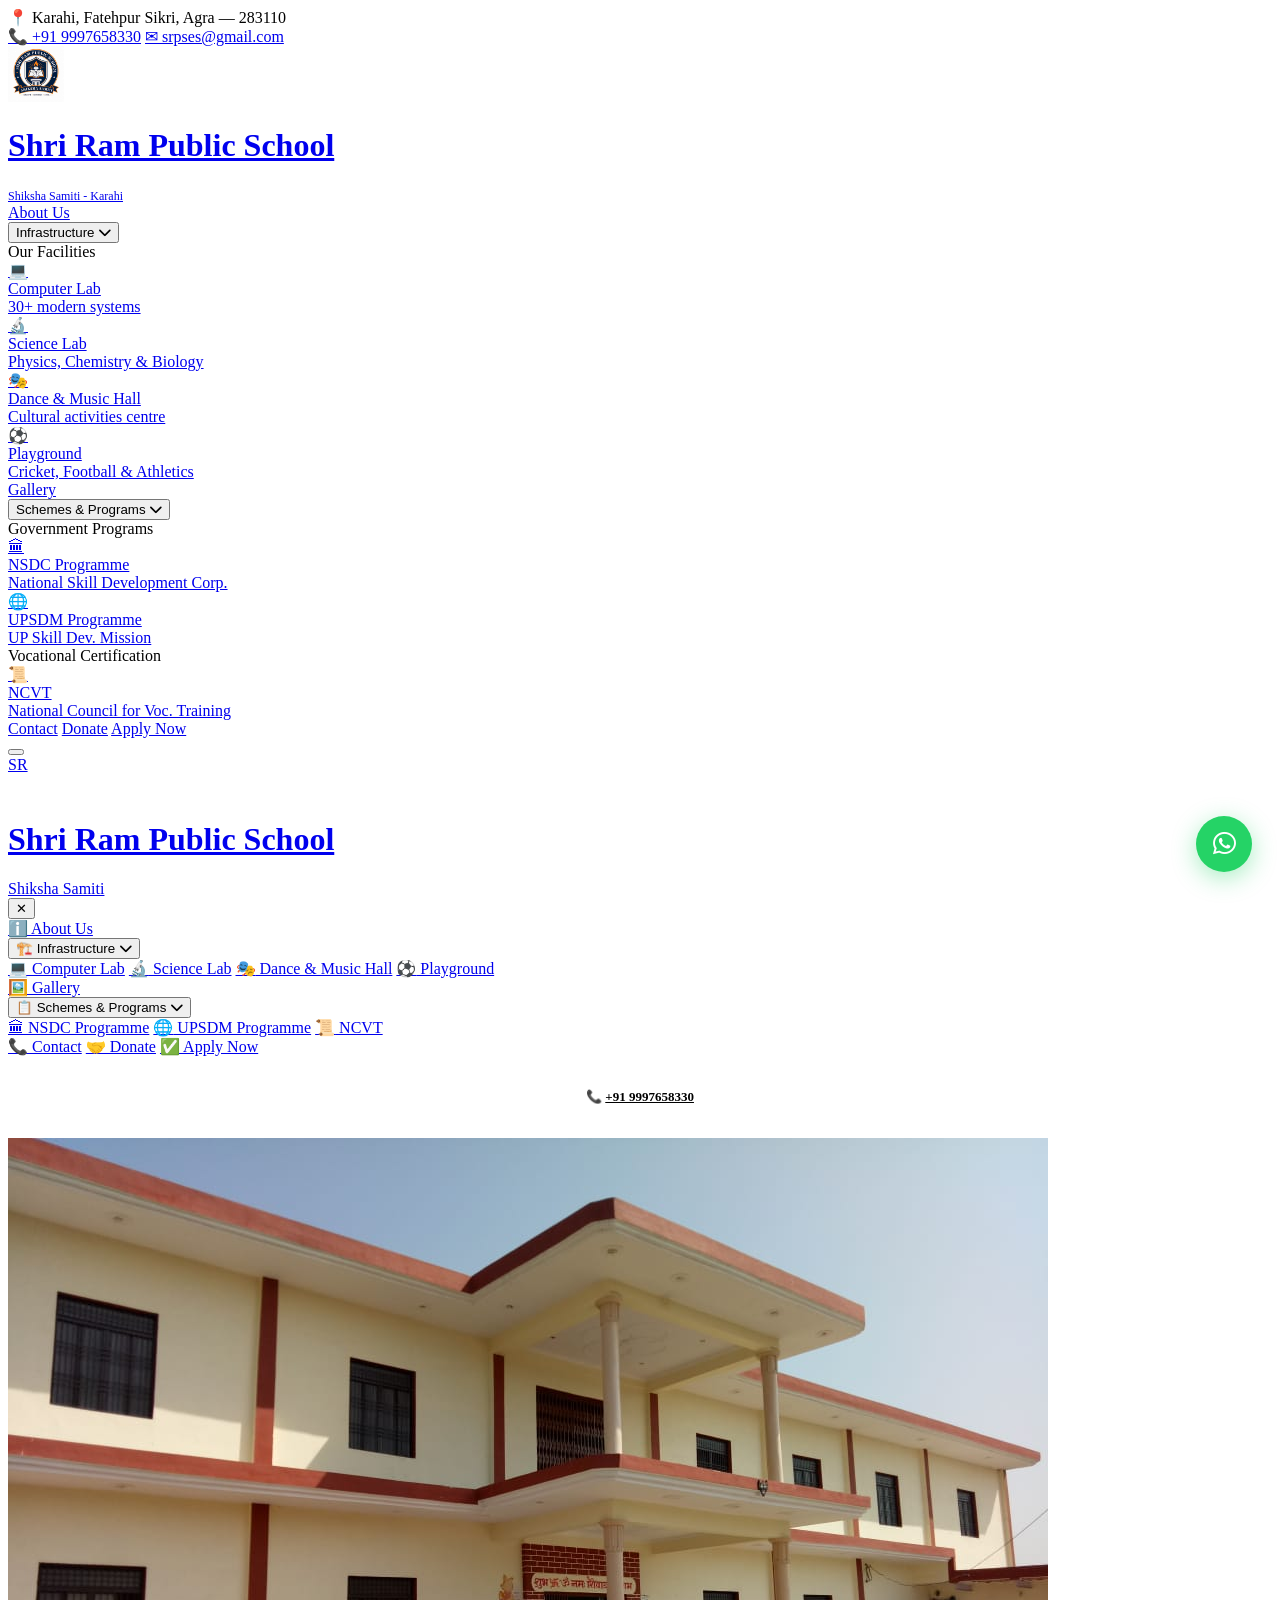
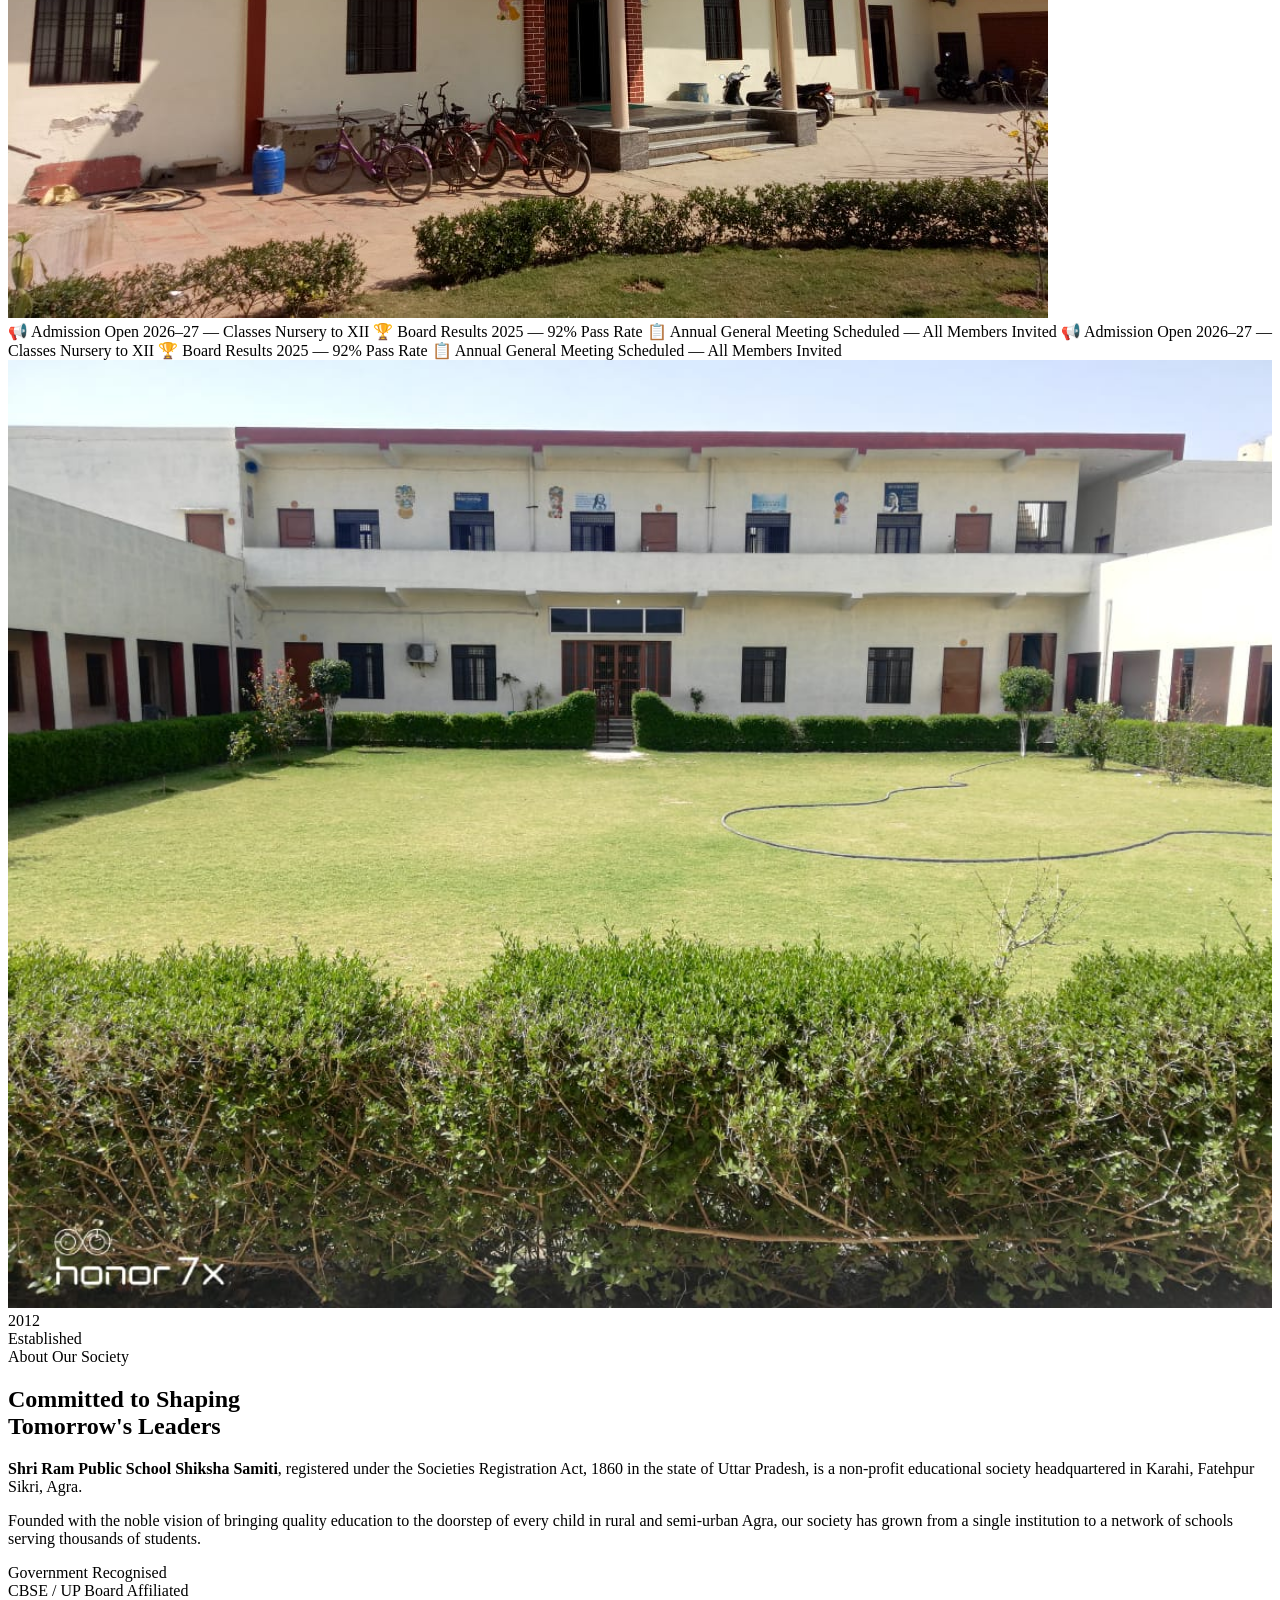
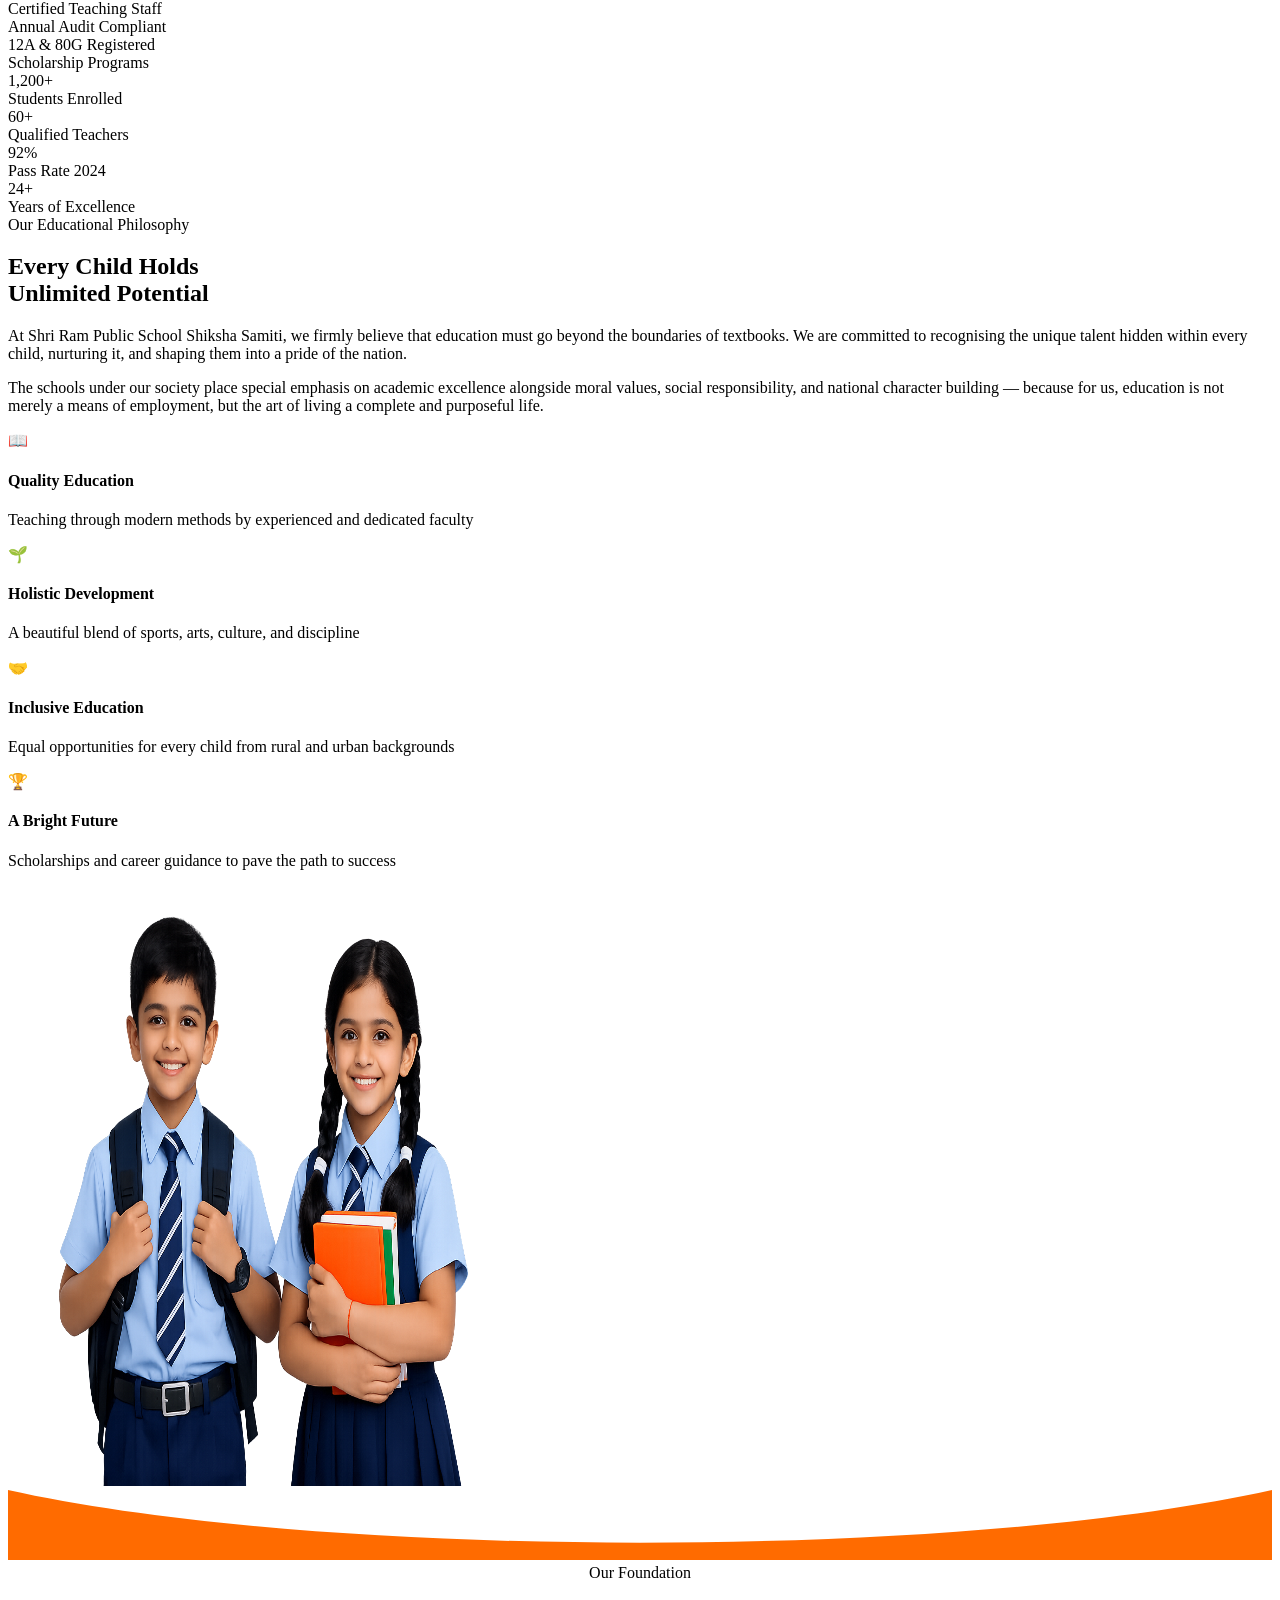
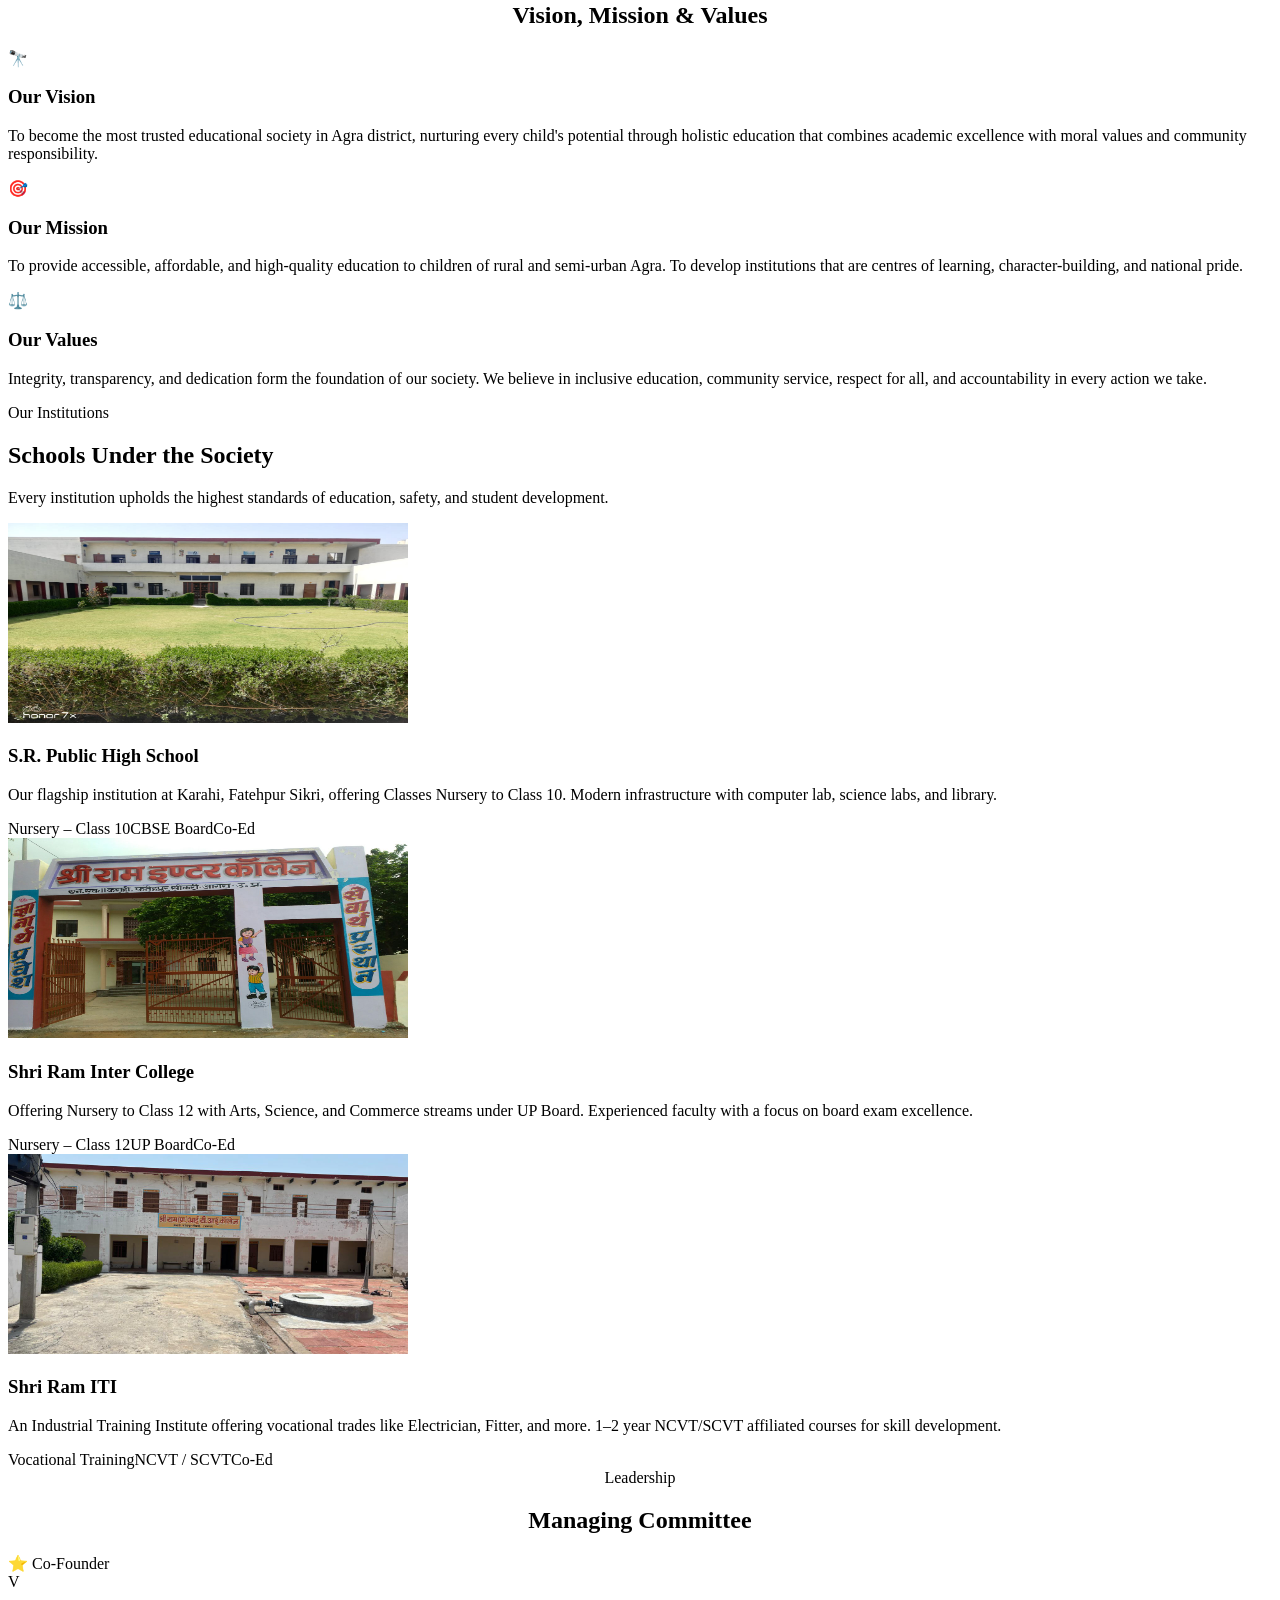
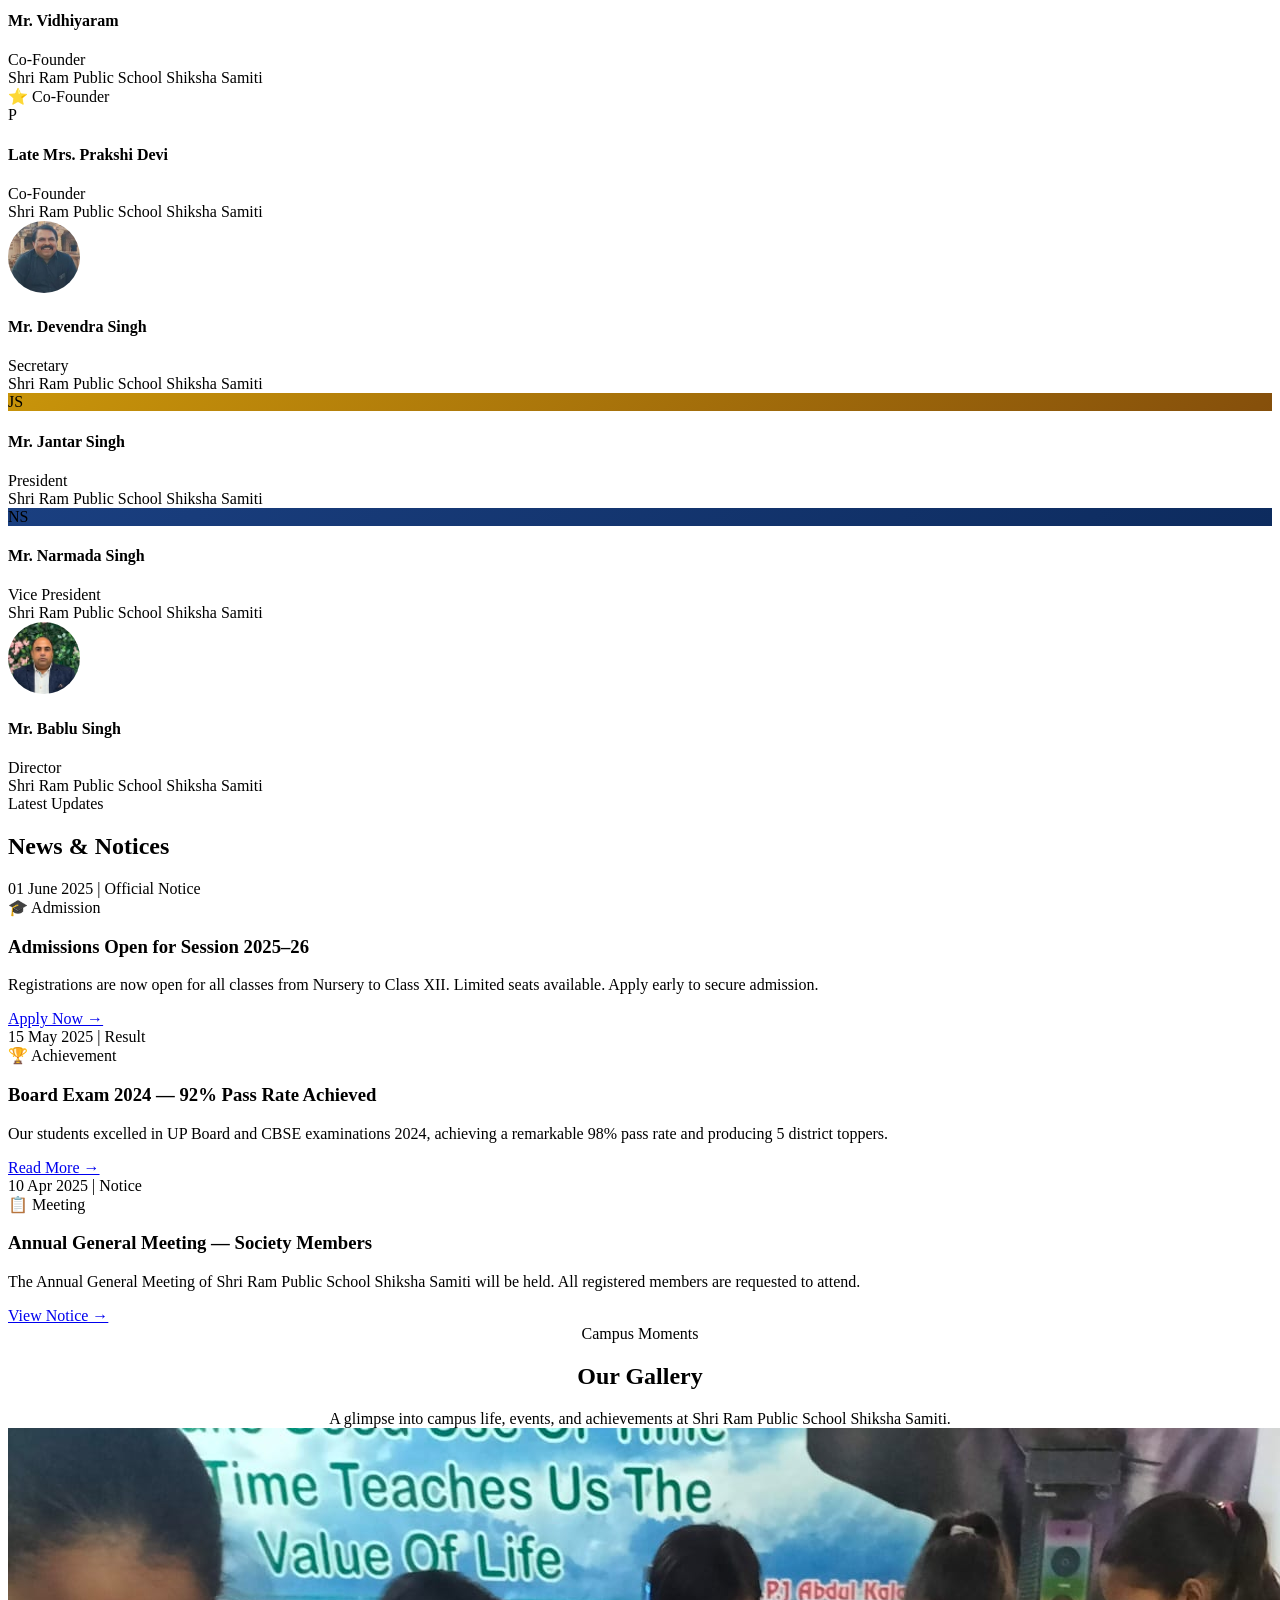
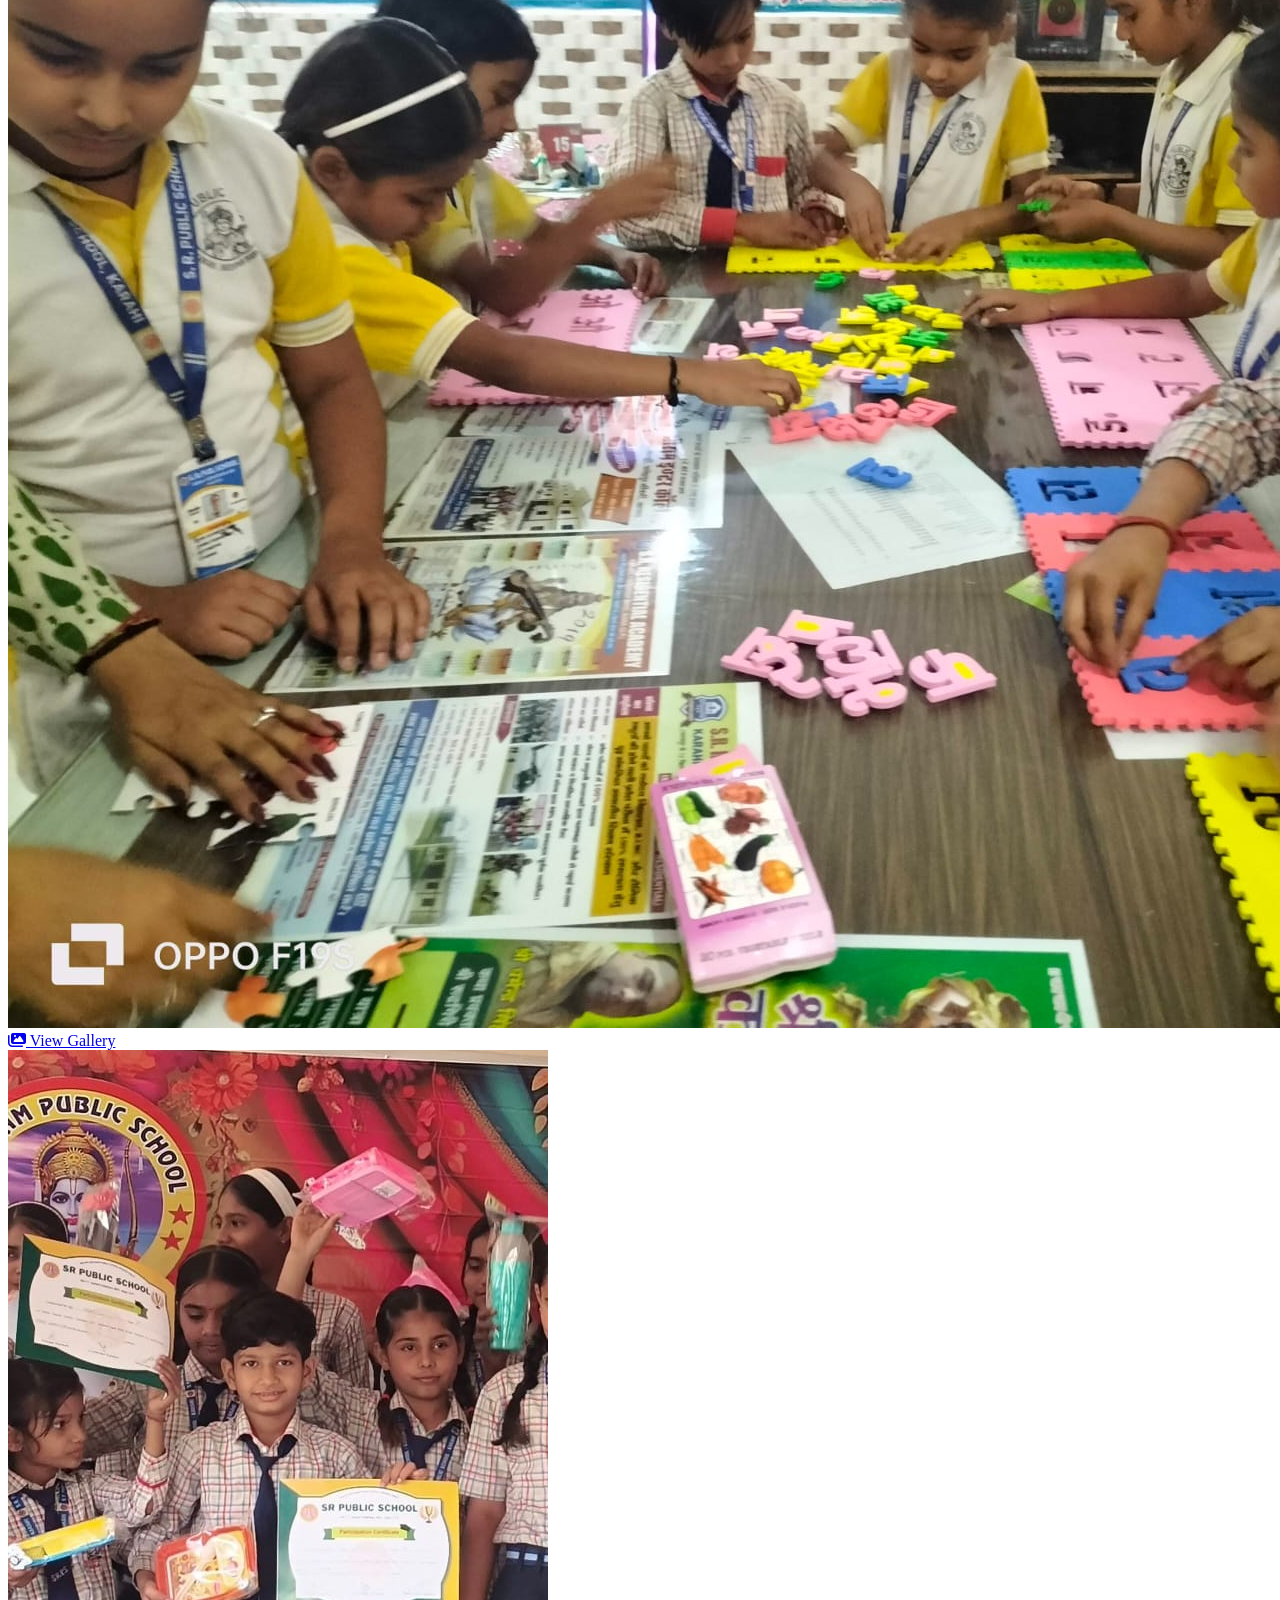
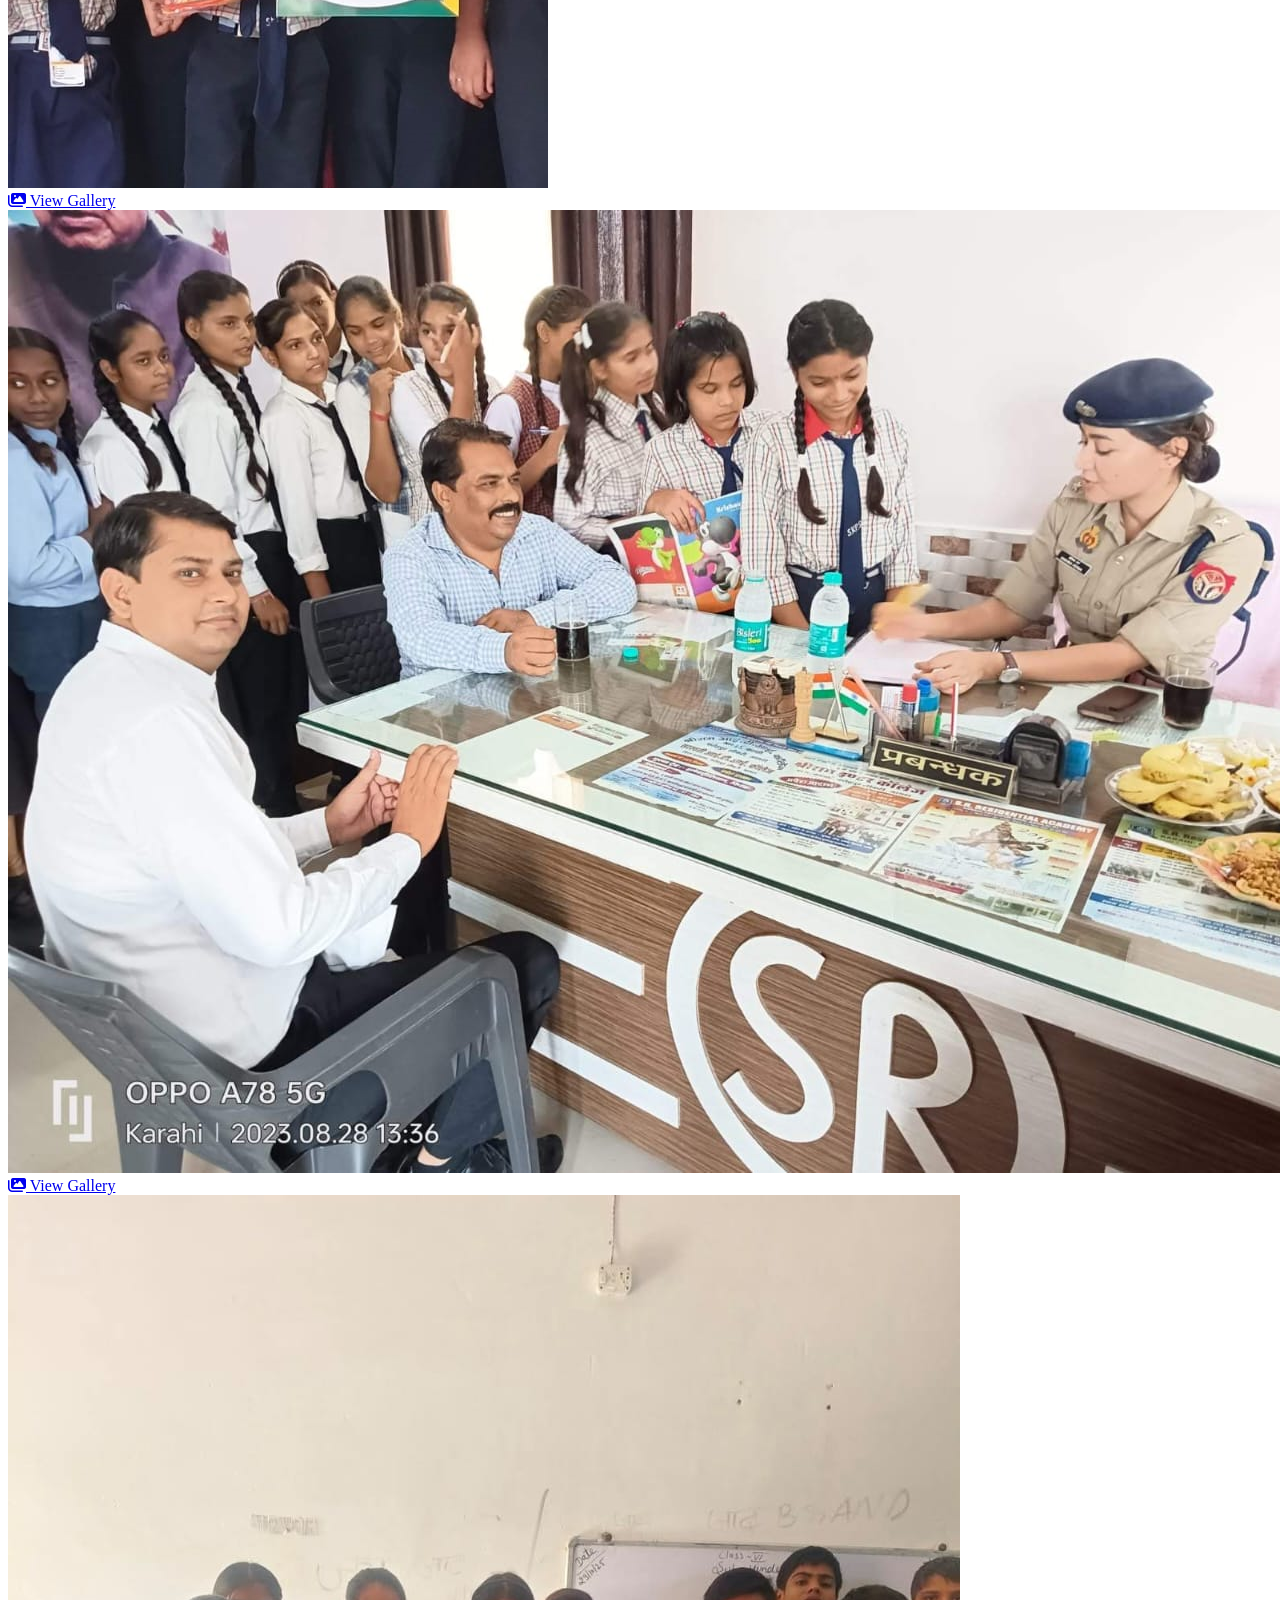
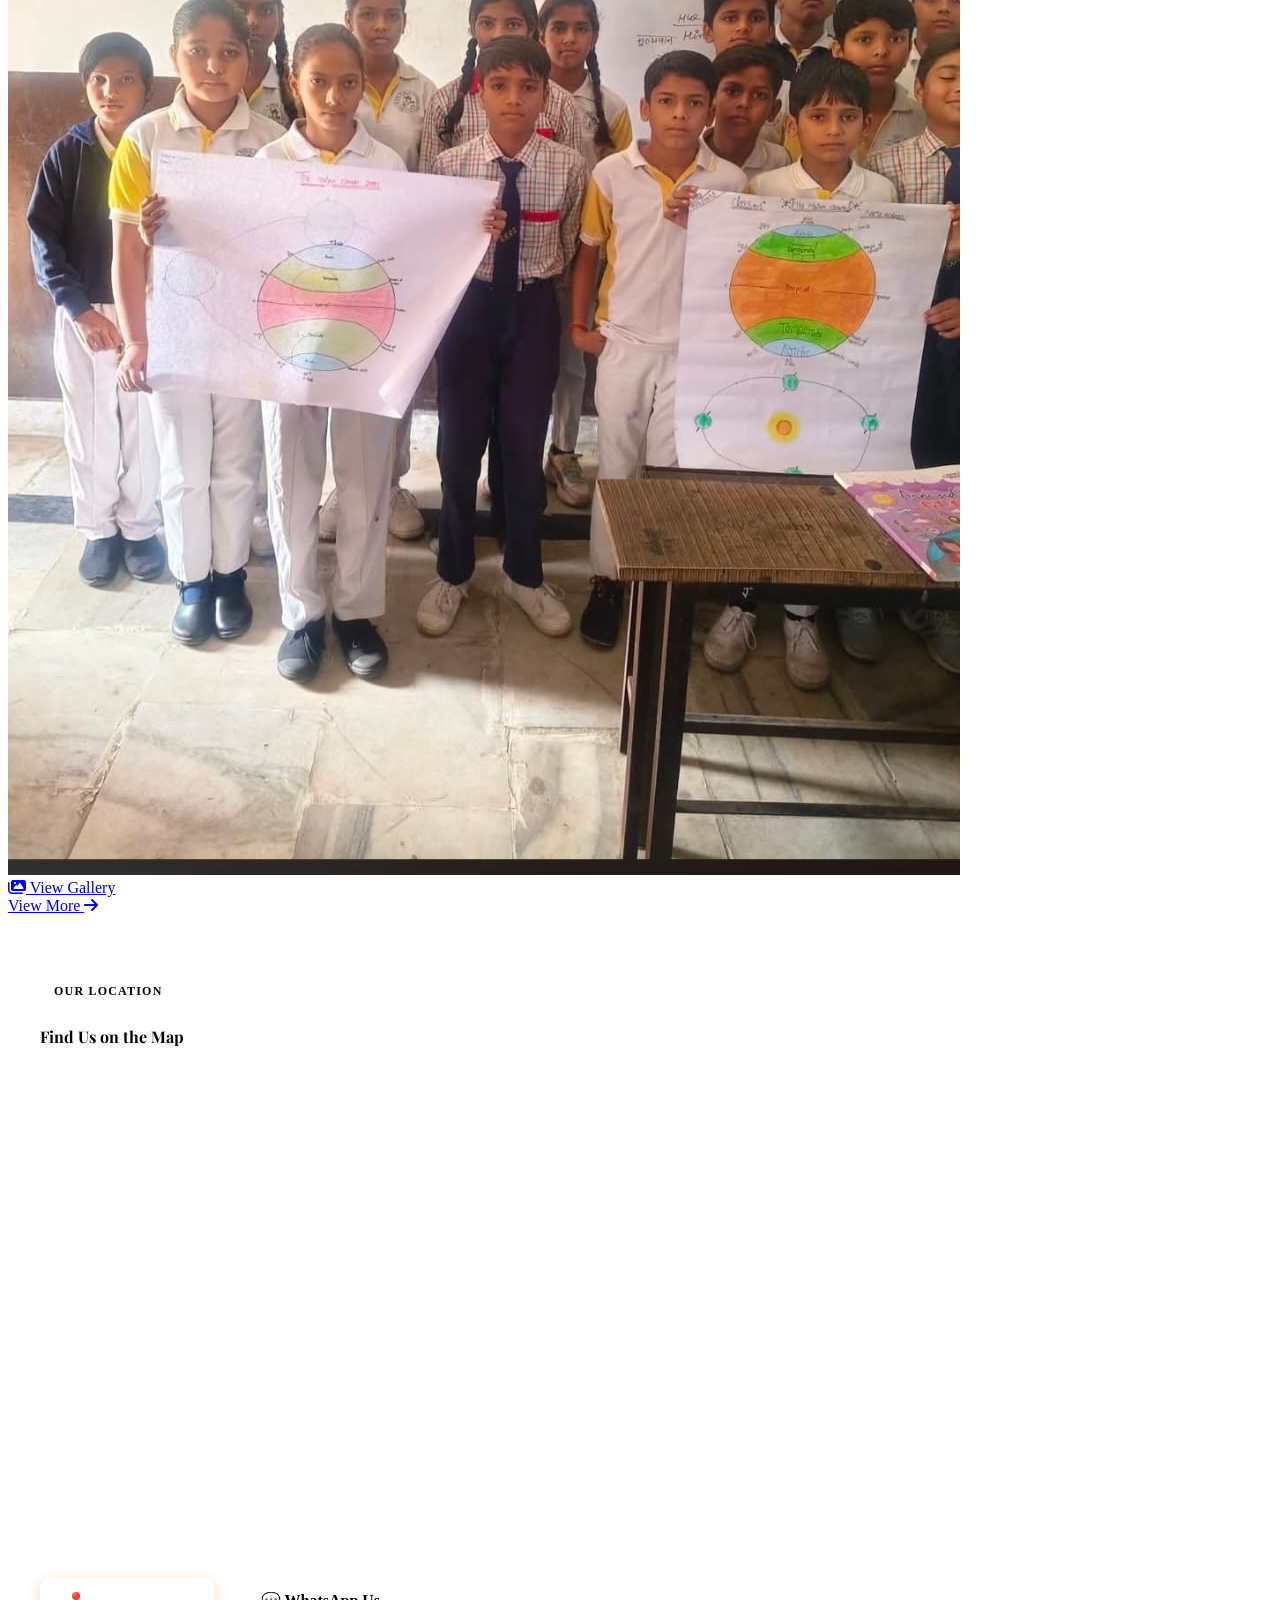
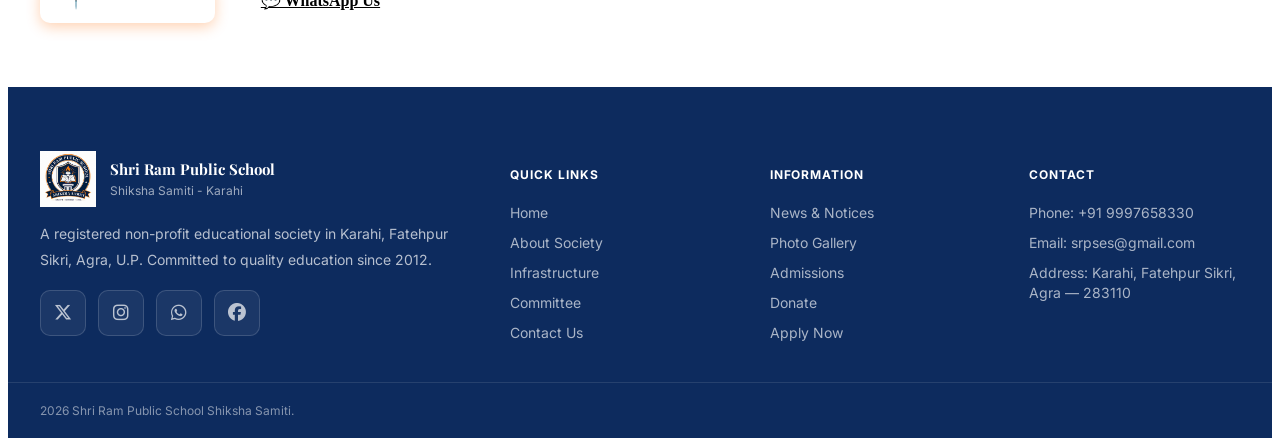
==== commit 25545107: "Update index.html" ====
--- a/index.html
+++ b/index.html
@@ -237,277 +237,7 @@
 <link href="https://fonts.googleapis.com/css2?family=Playfair+Display:wght@600;700&family=Inter:wght@300;400;500;600&display=swap" rel="stylesheet">
 <link rel="stylesheet" href="https://cdnjs.cloudflare.com/ajax/libs/font-awesome/6.5.0/css/all.min.css">
 
-<style>
-*,*::before,*::after{box-sizing:border-box;margin:0;padding:0;}
-:root{
-  --saffron:#FF6B00;--saffron-light:#FF8C33;--saffron-pale:#FFF4EC;
-  --navy:#0D2B5E;--navy-light:#1A3F80;
-  --green:#1A6B35;--green-light:#2A9B50;--gold:#C8940A;
-  --white:#FFFFFF;--gray-50:#F8F9FA;--gray-100:#F0F2F5;
-  --gray-200:#E2E6EA;--gray-400:#9AA3AE;--gray-600:#555F6B;--gray-800:#222831;
-  --shadow-sm:0 2px 8px rgba(13,43,94,0.08);--shadow-md:0 8px 32px rgba(13,43,94,0.12);
-  --radius:12px;--radius-lg:20px;
-  --text-xs:clamp(10px,2vw,12px);--text-sm:clamp(12px,2.5vw,14px);
-  --text-base:clamp(14px,3vw,16px);--text-lg:clamp(16px,3.5vw,18px);
-  --text-xl:clamp(18px,4vw,22px);--text-2xl:clamp(20px,4.5vw,26px);
-  --text-3xl:clamp(24px,5vw,36px);--text-4xl:clamp(28px,6vw,48px);
-  --text-hero:clamp(28px,7vw,54px);
-  --space-xs:clamp(8px,2vw,12px);--space-sm:clamp(12px,3vw,20px);
-  --space-md:clamp(20px,4vw,32px);--space-lg:clamp(32px,5vw,56px);--space-xl:clamp(48px,7vw,80px);
-}
-html{scroll-behavior:smooth;}
-body{font-family:'Inter',sans-serif;color:var(--gray-800);background:var(--white);overflow-x:hidden;font-size:var(--text-base);}
-h1,h2,h3,h4{font-family:'Playfair Display',serif;line-height:1.2;}
-a{text-decoration:none;color:inherit;}
-img{max-width:100%;height:auto;display:block;}
-button{font-family:'Inter',sans-serif;}
-
-@keyframes fadeUp{from{opacity:0;transform:translateY(24px);}to{opacity:1;transform:translateY(0);}}
-@keyframes fadeIn{from{opacity:0;}to{opacity:1;}}
-@keyframes marquee{from{transform:translateX(0);}to{transform:translateX(-50%);}}
-
-.reveal{opacity:0;transform:translateY(24px);transition:opacity 0.65s ease,transform 0.65s ease;}
-.reveal.visible{opacity:1;transform:translateY(0);}
-.reveal-left{opacity:0;transform:translateX(-30px);transition:opacity 0.65s ease,transform 0.65s ease;}
-.reveal-left.visible{opacity:1;transform:translateX(0);}
-.reveal-right{opacity:0;transform:translateX(30px);transition:opacity 0.65s ease,transform 0.65s ease;}
-.reveal-right.visible{opacity:1;transform:translateX(0);}
-
-/* TOP BAR */
-.topbar{background:var(--navy);color:rgba(255,255,255,0.8);font-size:var(--text-xs);padding:6px 0;}
-.topbar-inner{max-width:1200px;margin:0 auto;padding:0 clamp(16px,4vw,24px);display:flex;justify-content:space-between;align-items:center;flex-wrap:wrap;gap:4px;}
-.topbar a{color:rgba(255,255,255,0.8);transition:color 0.2s;}
-.topbar a:hover{color:var(--saffron-light);}
-.topbar-left,.topbar-right{display:flex;align-items:center;gap:10px;flex-wrap:wrap;}
-
-/* HEADER & NAV */
-.header{position:sticky;top:0;z-index:1000;background:var(--white);border-bottom:1px solid var(--gray-200);box-shadow:var(--shadow-sm);transition:box-shadow 0.3s ease;}
-.header.scrolled{box-shadow:var(--shadow-md);}
-.nav-inner{max-width:1200px;margin:0 auto;padding:0 clamp(16px,4vw,24px);display:flex;align-items:center;justify-content:space-between;height:clamp(60px,10vw,72px);}
-.logo{display:flex;align-items:center;gap:clamp(10px,2vw,14px);min-width:0;}
-.logo-emblem{width:clamp(44px,8vw,56px);height:clamp(44px,8vw,56px);border-radius:50%;flex-shrink:0;background:linear-gradient(135deg,var(--saffron),var(--navy));display:flex;align-items:center;justify-content:center;font-family:'Playfair Display',serif;font-size:clamp(16px,3vw,22px);font-weight:700;color:white;box-shadow:0 4px 16px rgba(255,107,0,0.3);overflow:hidden;}
-.logo-emblem img{width:100%;height:100%;object-fit:cover;border-radius:50%;}
-.logo-text{line-height:1.2;min-width:0;}
-.logo-text h1{font-size:clamp(12px,2.5vw,15px);color:var(--navy);font-weight:700;white-space:nowrap;overflow:hidden;text-overflow:ellipsis;}
-.logo-text span{font-size:clamp(10px,2vw,11px);color:var(--gray-600);font-family:'Inter',sans-serif;font-weight:400;}
-.nav-links{display:flex;align-items:center;gap:2px;}
-.nav-links > a{padding:clamp(6px,1.5vw,8px) clamp(8px,2vw,14px);border-radius:8px;font-size:var(--text-sm);font-weight:500;color:var(--gray-800);transition:all 0.2s ease;}
-.nav-links > a:hover{background:var(--saffron-pale);color:var(--saffron);}
-.nav-links > a.active{color:var(--saffron);}
-
-/* DROPDOWN */
-.nav-dropdown{position:relative;display:flex;align-items:center;}
-.nav-dropdown > .nav-drop-trigger{display:flex;align-items:center;gap:5px;padding:clamp(6px,1.5vw,8px) clamp(8px,2vw,14px);border-radius:8px;font-size:var(--text-sm);font-weight:500;color:var(--gray-800);transition:all 0.2s ease;cursor:pointer;border:none;background:none;font-family:'Inter',sans-serif;white-space:nowrap;}
-.nav-dropdown > .nav-drop-trigger:hover,.nav-dropdown:hover > .nav-drop-trigger{background:var(--saffron-pale);color:var(--saffron);}
-.nav-drop-trigger .drop-caret{font-size:9px;transition:transform 0.25s ease;}
-.nav-dropdown:hover .drop-caret{transform:rotate(180deg);}
-.drop-panel{position:absolute;top:calc(100% + 10px);left:0;min-width:230px;background:var(--white);border-radius:14px;border:1px solid var(--gray-200);box-shadow:0 16px 48px rgba(13,43,94,0.16);padding:8px;opacity:0;visibility:hidden;pointer-events:none;transform:translateY(-8px);transition:opacity 0.2s ease,transform 0.2s ease,visibility 0.2s ease;z-index:200;}
-.nav-dropdown:hover .drop-panel,.nav-dropdown:focus-within .drop-panel{opacity:1;visibility:visible;pointer-events:all;transform:translateY(0);}
-.drop-panel::before{content:'';position:absolute;top:-6px;left:20px;width:12px;height:12px;background:var(--white);border-left:1px solid var(--gray-200);border-top:1px solid var(--gray-200);transform:rotate(45deg);border-radius:2px 0 0 0;}
-.drop-panel-header{font-size:10px;font-weight:700;letter-spacing:0.1em;text-transform:uppercase;color:var(--gray-400);padding:6px 12px 4px;margin-bottom:2px;}
-.drop-item{display:flex;align-items:center;gap:10px;padding:10px 12px;border-radius:10px;font-size:13px;font-weight:500;color:var(--gray-800);transition:background 0.18s,color 0.18s;cursor:pointer;}
-.drop-item:hover{background:var(--saffron-pale);color:var(--saffron);}
-.drop-item-icon{width:32px;height:32px;border-radius:8px;flex-shrink:0;display:flex;align-items:center;justify-content:center;font-size:15px;background:var(--gray-100);transition:background 0.18s;}
-.drop-item:hover .drop-item-icon{background:rgba(255,107,0,0.12);}
-.drop-item-title{font-weight:600;line-height:1.2;}
-.drop-item-sub{font-size:11px;color:var(--gray-400);margin-top:1px;font-weight:400;}
-.drop-divider{height:1px;background:var(--gray-100);margin:6px 4px;}
-
-/* CTA */
-.nav-cta{background:var(--saffron);color:white!important;padding:clamp(8px,1.5vw,10px) clamp(14px,2.5vw,20px);border-radius:8px;font-size:var(--text-sm);font-weight:600;transition:all 0.2s ease;margin-left:8px;box-shadow:0 4px 12px rgba(255,107,0,0.3);}
-.nav-cta:hover{background:var(--saffron-light)!important;transform:translateY(-1px);}
-.nav-donate{background:var(--navy);color:white!important;padding:clamp(8px,1.5vw,10px) clamp(14px,2.5vw,20px);border-radius:8px;font-size:var(--text-sm);font-weight:600;transition:all 0.2s ease;margin-left:8px;}
-.nav-donate:hover{background:var(--navy-light)!important;transform:translateY(-1px);}
-.hamburger{display:none;flex-direction:column;gap:5px;cursor:pointer;padding:8px;border:none;background:none;}
-.hamburger span{display:block;width:24px;height:2px;background:var(--navy);transition:all 0.3s;border-radius:2px;}
-
-/* MOBILE MENU */
-.mobile-menu{display:none;position:fixed;top:0;left:0;right:0;bottom:0;z-index:2000;background:var(--white);overflow-y:auto;}
-.mobile-menu.open{display:flex;flex-direction:column;animation:fadeIn 0.2s ease;}
-.mobile-menu-header{display:flex;justify-content:space-between;align-items:center;padding:clamp(16px,4vw,24px);border-bottom:1px solid var(--gray-100);}
-.mobile-close{font-size:28px;cursor:pointer;color:var(--gray-800);background:none;border:none;line-height:1;}
-.mobile-nav-links{padding:clamp(12px,3vw,16px);display:flex;flex-direction:column;gap:4px;}
-.mobile-nav-links > a,.mobile-nav-links > .mob-drop-wrap > .mob-drop-btn{display:flex;align-items:center;gap:12px;padding:clamp(14px,3.5vw,18px) clamp(16px,4vw,20px);font-size:clamp(15px,3.5vw,17px);font-weight:500;border-radius:12px;color:var(--gray-800);transition:background 0.2s,color 0.2s;width:100%;border:none;background:none;font-family:'Inter',sans-serif;cursor:pointer;text-align:left;}
-.mobile-nav-links > a:hover,.mobile-nav-links > .mob-drop-wrap > .mob-drop-btn:hover{background:var(--saffron-pale);color:var(--saffron);}
-.mob-drop-btn{justify-content:space-between;}
-.mob-drop-btn .mob-caret{font-size:11px;transition:transform 0.25s;}
-.mob-drop-btn.open .mob-caret{transform:rotate(180deg);}
-.mob-drop-list{display:none;flex-direction:column;gap:2px;padding:6px 10px 10px 20px;border-left:2px solid var(--saffron-pale);margin:2px 16px 8px 16px;border-radius:0 0 8px 8px;}
-.mob-drop-list.open{display:flex;}
-.mob-drop-list a{display:flex;align-items:center;gap:10px;padding:10px 12px;font-size:14px;font-weight:500;color:var(--gray-800);border-radius:8px;transition:background 0.18s,color 0.18s;}
-.mob-drop-list a:hover{background:var(--saffron-pale);color:var(--saffron);}
-.mob-drop-list a span{font-size:16px;}
-.mobile-nav-links a.cta-mobile{background:var(--saffron);color:white;margin-top:12px;text-align:center;justify-content:center;}
-.mobile-nav-links a.donate-mobile{background:var(--navy);color:white;text-align:center;justify-content:center;}
-
-/* HERO */
-.hero{min-height:clamp(500px,88vh,900px);background:var(--navy);position:relative;overflow:hidden;display:flex;align-items:center;}
-.hero-bg{position:absolute;inset:0;z-index:0;background:url('https://images.unsplash.com/photo-1580582932707-520aed937b7b?w=1600&q=80') center/cover no-repeat;opacity:0.15;}
-.hero-decor{position:absolute;inset:0;z-index:1;background:linear-gradient(135deg,rgba(13,43,94,0.97) 0%,rgba(13,43,94,0.8) 60%,rgba(255,107,0,0.12) 100%);}
-.hero-content{position:relative;z-index:2;max-width:1200px;margin:0 auto;padding:clamp(48px,8vw,80px) clamp(16px,4vw,24px);display:grid;grid-template-columns:1fr 1fr;gap:clamp(32px,5vw,60px);align-items:center;width:100%;}
-.hero-badge{display:inline-flex;align-items:center;gap:8px;background:rgba(255,107,0,0.15);border:1px solid rgba(255,107,0,0.3);color:var(--saffron-light);padding:clamp(5px,1.5vw,7px) clamp(10px,2vw,14px);border-radius:50px;font-size:var(--text-xs);font-weight:600;letter-spacing:0.05em;text-transform:uppercase;margin-bottom:clamp(12px,2vw,20px);animation:fadeUp 0.6s ease 0.1s both;}
-.hero-title{font-size:var(--text-hero);color:white;line-height:1.15;font-weight:700;animation:fadeUp 0.6s ease 0.2s both;margin-bottom:8px;}
-.hero-title span{color:var(--saffron-light);}
-.hero-subtitle{font-family:'Inter',sans-serif;font-size:clamp(13px,2.5vw,16px);color:rgba(255,255,255,0.65);font-weight:400;margin:clamp(12px,2vw,16px) 0 clamp(20px,3vw,32px);line-height:1.75;animation:fadeUp 0.6s ease 0.3s both;}
-.hero-buttons{display:flex;gap:clamp(10px,2vw,14px);flex-wrap:wrap;animation:fadeUp 0.6s ease 0.4s both;}
-.btn-primary{background:var(--saffron);color:white;padding:clamp(10px,2vw,14px) clamp(18px,3vw,28px);border-radius:10px;font-size:clamp(13px,2.5vw,15px);font-weight:600;transition:all 0.25s ease;box-shadow:0 6px 20px rgba(255,107,0,0.4);white-space:nowrap;}
-.btn-primary:hover{background:var(--saffron-light);transform:translateY(-2px);}
-.btn-outline{background:transparent;color:white;padding:clamp(10px,2vw,14px) clamp(18px,3vw,28px);border-radius:10px;font-size:clamp(13px,2.5vw,15px);font-weight:600;border:1.5px solid rgba(255,255,255,0.35);transition:all 0.25s ease;white-space:nowrap;}
-.btn-outline:hover{background:rgba(255,255,255,0.08);border-color:rgba(255,255,255,0.6);}
-.hero-card{background:rgba(255,255,255,0.06);backdrop-filter:blur(12px);border:1px solid rgba(255,255,255,0.12);border-radius:var(--radius-lg);padding:clamp(20px,4vw,32px);animation:fadeUp 0.7s ease 0.3s both;}
-.hero-card h3{font-size:clamp(15px,3vw,18px);color:white;margin-bottom:clamp(14px,3vw,20px);}
-.hero-stat-grid{display:grid;grid-template-columns:1fr 1fr;gap:clamp(10px,2vw,16px);}
-.hero-stat{background:rgba(255,255,255,0.05);border-radius:var(--radius);padding:clamp(14px,3vw,20px) clamp(10px,2vw,16px);text-align:center;border:1px solid rgba(255,255,255,0.08);}
-.hero-stat .num{font-family:'Playfair Display',serif;font-size:clamp(24px,5vw,32px);font-weight:700;color:var(--saffron-light);line-height:1;}
-.hero-stat .lbl{font-size:clamp(10px,2vw,12px);color:rgba(255,255,255,0.5);margin-top:6px;line-height:1.3;}
-
-/* MARQUEE */
-.marquee-strip{background:var(--saffron);color:white;padding:clamp(8px,2vw,10px) 0;overflow:hidden;font-size:var(--text-sm);font-weight:500;}
-.marquee-inner{display:flex;white-space:nowrap;animation:marquee 25s linear infinite;}
-.marquee-item{padding:0 clamp(24px,5vw,40px);flex-shrink:0;}
-
-/* SECTION */
-.section{padding:var(--space-xl) 0;}
-.section-alt{background:var(--gray-50);}
-.container{max-width:1200px;margin:0 auto;padding:0 clamp(16px,4vw,24px);}
-.section-label{display:inline-block;font-size:var(--text-xs);font-weight:600;letter-spacing:0.1em;text-transform:uppercase;color:var(--saffron);background:var(--saffron-pale);padding:5px 14px;border-radius:50px;margin-bottom:10px;}
-.section-title{font-size:var(--text-3xl);color:var(--navy);line-height:1.2;margin-bottom:12px;}
-.section-sub{font-size:var(--text-base);color:var(--gray-600);line-height:1.75;max-width:560px;}
-.section-head{margin-bottom:clamp(36px,6vw,56px);}
-.title-line{width:48px;height:4px;background:var(--saffron);border-radius:2px;margin:12px 0 16px;}
-
-/* ABOUT */
-.about-grid{display:grid;grid-template-columns:1fr 1fr;gap:clamp(32px,6vw,64px);align-items:center;}
-.about-image-wrap{position:relative;}
-.about-img-placeholder{width:100%;aspect-ratio:4/3;border-radius:var(--radius-lg);background:linear-gradient(135deg,#e8f4fd,#d4e8fa);display:flex;align-items:center;justify-content:center;flex-direction:column;gap:12px;}
-.about-badge{position:absolute;bottom:clamp(-16px,-3vw,-20px);right:clamp(-12px,-2vw,-20px);background:var(--saffron);color:white;border-radius:var(--radius);padding:clamp(14px,2.5vw,20px) clamp(16px,3vw,24px);text-align:center;box-shadow:var(--shadow-md);}
-.about-badge .big{font-family:'Playfair Display',serif;font-size:clamp(24px,5vw,36px);font-weight:700;}
-.about-badge .sm{font-size:var(--text-xs);opacity:0.85;}
-.about-para{font-size:var(--text-base);color:var(--gray-600);line-height:1.8;margin-bottom:14px;}
-.about-features{display:grid;grid-template-columns:1fr 1fr;gap:clamp(8px,2vw,12px);margin:clamp(20px,4vw,28px) 0;}
-.about-feat{display:flex;align-items:center;gap:10px;font-size:var(--text-sm);color:var(--gray-800);font-weight:500;}
-.feat-dot{width:8px;height:8px;border-radius:50%;background:var(--saffron);flex-shrink:0;}
-
-/* STATS */
-.stats-section{background:var(--navy);color:white;padding:clamp(40px,7vw,64px) 0;}
-.stats-grid{display:grid;grid-template-columns:repeat(4,1fr);gap:clamp(16px,3vw,32px);}
-.stat-card{text-align:center;}
-.stat-card .number{font-family:'Playfair Display',serif;font-size:clamp(32px,6vw,48px);font-weight:700;color:var(--saffron-light);line-height:1;}
-.stat-card .unit{font-size:clamp(18px,3.5vw,24px);}
-.stat-card .label{font-size:var(--text-sm);color:rgba(255,255,255,0.5);margin-top:8px;}
-
-/* EDUCATION */
-.edu-section{background:linear-gradient(135deg,#F5F0FF 0%,#FFF4EC 55%,#EEF4FF 100%);padding:clamp(56px,9vw,100px) 0 0 0;overflow:hidden;position:relative;}
-.edu-inner{max-width:1200px;margin:0 auto;padding:0 clamp(16px,4vw,32px);display:grid;grid-template-columns:1fr 1fr;gap:clamp(40px,7vw,80px);align-items:center;}
-.edu-label{display:inline-block;font-size:clamp(10px,2vw,12px);font-weight:700;letter-spacing:0.12em;text-transform:uppercase;color:#FF6B00;background:#FFF4EC;border:1px solid rgba(255,107,0,0.2);padding:5px 16px;border-radius:50px;margin-bottom:14px;}
-.edu-title{font-family:'Playfair Display',serif;font-size:clamp(26px,5vw,44px);color:#0D2B5E;line-height:1.2;margin-bottom:4px;}
-.edu-title span{color:#FF6B00;}
-.edu-line{width:52px;height:4px;background:linear-gradient(90deg,#FF6B00,#FFB347);border-radius:2px;margin:14px 0 18px;}
-.edu-para{font-size:clamp(14px,2.5vw,16px);color:#555F6B;line-height:1.85;margin-bottom:14px;}
-.edu-pillars{display:grid;grid-template-columns:1fr 1fr;gap:clamp(12px,2vw,18px);margin-top:clamp(22px,4vw,32px);}
-.edu-pillar{display:flex;align-items:flex-start;gap:12px;background:white;border-radius:14px;padding:clamp(14px,2.5vw,18px);border:1px solid rgba(13,43,94,0.08);box-shadow:0 2px 12px rgba(13,43,94,0.06);transition:transform 0.2s,box-shadow 0.2s;}
-.edu-pillar:hover{transform:translateY(-3px);box-shadow:0 8px 24px rgba(13,43,94,0.1);}
-.pillar-icon{font-size:clamp(20px,3vw,26px);flex-shrink:0;margin-top:2px;}
-.edu-pillar h4{font-family:'Playfair Display',serif;font-size:clamp(13px,2.2vw,15px);color:#0D2B5E;margin-bottom:4px;}
-.edu-pillar p{font-size:clamp(11px,1.8vw,13px);color:#9AA3AE;line-height:1.5;margin:0;}
-.edu-text{padding-bottom:clamp(40px,6vw,64px);}
-.edu-visual{position:relative;display:flex;align-items:flex-end;justify-content:center;min-height:clamp(320px,48vw,480px);}
-.edu-bg-circle{position:absolute;width:clamp(280px,45vw,460px);height:clamp(280px,45vw,460px);border-radius:50%;background:linear-gradient(135deg,rgba(255,107,0,0.13),rgba(13,43,94,0.09));bottom:0;left:50%;transform:translateX(-50%);}
-.edu-bg-circle2{position:absolute;width:clamp(160px,26vw,260px);height:clamp(160px,26vw,260px);border-radius:50%;background:linear-gradient(135deg,rgba(13,43,94,0.06),rgba(255,107,0,0.05));top:20px;right:0;}
-.edu-img-wrap{position:relative;z-index:2;display:flex;align-items:flex-end;justify-content:center;}
-.edu-img{width:clamp(260px,140vw,540px);height:auto;object-fit:contain;filter:drop-shadow(0 20px 50px rgba(13,43,94,0.2));position:relative;z-index:2;}
-.edu-wave{position:relative;line-height:0;margin-top:-2px;background:transparent;}
-.edu-wave svg{display:block;width:100%;height:clamp(50px,7vw,80px);}
-
-/* VISION MISSION */
-.vm-grid{display:grid;grid-template-columns:repeat(3,1fr);gap:clamp(14px,3vw,24px);}
-.vm-card{background:var(--white);border-radius:var(--radius-lg);padding:clamp(22px,4vw,36px) clamp(18px,3vw,28px);border:1px solid var(--gray-200);transition:all 0.3s ease;position:relative;overflow:hidden;}
-.vm-card::before{content:'';position:absolute;top:0;left:0;right:0;height:4px;background:var(--saffron);}
-.vm-card:hover{transform:translateY(-6px);box-shadow:var(--shadow-md);border-color:transparent;}
-.vm-icon{width:52px;height:52px;border-radius:14px;background:var(--saffron-pale);display:flex;align-items:center;justify-content:center;font-size:22px;margin-bottom:clamp(14px,3vw,20px);}
-.vm-card h3{font-size:var(--text-xl);color:var(--navy);margin-bottom:10px;}
-.vm-card p{font-size:var(--text-sm);color:var(--gray-600);line-height:1.8;}
-
-/* SCHOOLS */
-.schools-grid{display:grid;grid-template-columns:repeat(auto-fit,minmax(min(100%,280px),1fr));gap:clamp(16px,3vw,28px);}
-.school-card{background:var(--white);border-radius:var(--radius-lg);overflow:hidden;border:1px solid var(--gray-200);transition:all 0.3s ease;box-shadow:var(--shadow-sm);}
-.school-card:hover{transform:translateY(-4px);box-shadow:var(--shadow-md);}
-.school-img{width:100%;height:clamp(140px,20vw,200px);object-fit:cover;background:linear-gradient(135deg,#1A3F80,#0D2B5E);display:flex;align-items:center;justify-content:center;color:rgba(255,255,255,0.3);font-size:clamp(36px,7vw,48px);}
-.school-body{padding:clamp(16px,3vw,24px);}
-.school-body h3{font-size:var(--text-lg);color:var(--navy);margin-bottom:8px;}
-.school-body p{font-size:var(--text-sm);color:var(--gray-600);line-height:1.7;margin-bottom:14px;}
-.school-tags{display:flex;gap:8px;flex-wrap:wrap;}
-.tag{font-size:var(--text-xs);font-weight:600;padding:4px 10px;border-radius:50px;background:var(--saffron-pale);color:var(--saffron);}
-.tag.green{background:#E8F5EC;color:var(--green);}
-.tag.navy{background:#E8EDF6;color:var(--navy);}
-
-/* COMMITTEE */
-.committee-grid{display:grid;grid-template-columns:repeat(auto-fit,minmax(min(100%,180px),1fr));gap:clamp(14px,3vw,24px);}
-.member-card{background:var(--white);border-radius:var(--radius-lg);padding:clamp(20px,4vw,28px) clamp(14px,3vw,20px);text-align:center;border:1px solid var(--gray-200);transition:all 0.3s ease;}
-.member-card:hover{transform:translateY(-4px);box-shadow:var(--shadow-md);}
-.member-avatar{width:clamp(56px,10vw,72px);height:clamp(56px,10vw,72px);border-radius:50%;margin:0 auto clamp(12px,2.5vw,16px);background:linear-gradient(135deg,var(--saffron),var(--navy));display:flex;align-items:center;justify-content:center;font-family:'Playfair Display',serif;font-size:clamp(18px,3.5vw,24px);font-weight:700;color:white;}
-.member-card h4{font-size:var(--text-base);color:var(--navy);margin-bottom:4px;}
-.member-card .role{font-size:var(--text-xs);color:var(--saffron);font-weight:600;text-transform:uppercase;letter-spacing:0.05em;}
-.member-card .dept{font-size:var(--text-sm);color:var(--gray-600);margin-top:4px;}
-.president-card{border:2px solid var(--saffron);position:relative;}
-.president-badge{position:absolute;top:-12px;left:50%;transform:translateX(-50%);background:var(--saffron);color:white;font-size:var(--text-xs);font-weight:600;padding:3px 14px;border-radius:50px;white-space:nowrap;}
-
-/* NEWS */
-.news-grid{display:grid;grid-template-columns:repeat(auto-fit,minmax(min(100%,280px),1fr));gap:clamp(16px,3vw,24px);}
-.news-card{background:var(--white);border-radius:var(--radius-lg);overflow:hidden;border:1px solid var(--gray-200);transition:all 0.3s ease;}
-.news-card:hover{transform:translateY(-4px);box-shadow:var(--shadow-md);}
-.news-date-strip{background:var(--navy);color:white;padding:clamp(10px,2vw,12px) clamp(14px,3vw,20px);display:flex;align-items:center;gap:10px;font-size:var(--text-xs);}
-.news-date-num{font-family:'Playfair Display',serif;font-size:clamp(18px,3.5vw,22px);font-weight:700;color:var(--saffron-light);margin-right:4px;}
-.news-body{padding:clamp(16px,3vw,20px);}
-.news-type{font-size:var(--text-xs);font-weight:600;color:var(--saffron);text-transform:uppercase;letter-spacing:0.05em;margin-bottom:8px;}
-.news-body h3{font-size:var(--text-base);color:var(--navy);line-height:1.4;margin-bottom:10px;}
-.news-body p{font-size:var(--text-sm);color:var(--gray-600);line-height:1.7;}
-.news-link{display:inline-flex;align-items:center;gap:4px;font-size:var(--text-sm);font-weight:600;color:var(--saffron);margin-top:12px;}
-
-/* GALLERY PREVIEW */
-.gallery-preview-grid{display:grid;grid-template-columns:repeat(4,1fr);gap:clamp(12px,2.5vw,20px);}
-.gallery-preview-item{position:relative;border-radius:var(--radius-lg);overflow:hidden;aspect-ratio:1/1;box-shadow:var(--shadow-sm);cursor:pointer;transform:translateY(0) scale(1);transition:transform 0.45s cubic-bezier(0.22,1,0.36,1),box-shadow 0.45s ease;}
-.gallery-preview-item:hover{transform:translateY(-6px) scale(1.02);box-shadow:var(--shadow-md);}
-.gallery-preview-item img{width:100%;height:100%;object-fit:cover;transition:transform 0.6s cubic-bezier(0.22,1,0.36,1);}
-.gallery-preview-item:hover img{transform:scale(1.12);}
-.gallery-preview-overlay{position:absolute;inset:0;background:linear-gradient(180deg,rgba(13,43,94,0) 40%,rgba(13,43,94,0.75) 100%);opacity:0;transition:opacity 0.35s ease;display:flex;align-items:flex-end;padding:clamp(12px,2.5vw,18px);}
-.gallery-preview-item:hover .gallery-preview-overlay{opacity:1;}
-.gallery-preview-overlay span{color:white;font-size:var(--text-sm);font-weight:600;display:flex;align-items:center;gap:6px;transform:translateY(8px);transition:transform 0.35s ease;}
-.gallery-preview-item:hover .gallery-preview-overlay span{transform:translateY(0);}
-.gallery-view-more-wrap{display:flex;justify-content:center;margin-top:clamp(28px,5vw,40px);}
-.gallery-view-more-btn{display:inline-flex;align-items:center;gap:10px;background:var(--saffron);color:white;padding:clamp(12px,2.5vw,15px) clamp(28px,5vw,40px);border-radius:50px;font-size:var(--text-base);font-weight:600;box-shadow:0 8px 24px rgba(255,107,0,0.35);transition:all 0.3s ease;position:relative;overflow:hidden;}
-.gallery-view-more-btn:hover{background:var(--saffron-light);transform:translateY(-3px);box-shadow:0 12px 30px rgba(255,107,0,0.45);}
-.gallery-view-more-btn i{transition:transform 0.3s ease;}
-.gallery-view-more-btn:hover i{transform:translateX(5px);}
-
-@media(max-width:900px){
-  .gallery-preview-grid{grid-template-columns:repeat(2,1fr);}
-}
-@media(max-width:480px){
-  .gallery-preview-grid{gap:10px;}
-}
-
-/* RESPONSIVE */
-@media(max-width:900px){
-  .hero-content{grid-template-columns:1fr;}
-  .about-grid{grid-template-columns:1fr;}
-  .stats-grid{grid-template-columns:repeat(2,1fr);}
-  .vm-grid{grid-template-columns:1fr 1fr;}
-  .edu-inner{grid-template-columns:1fr;}
-  .edu-visual{min-height:clamp(280px,60vw,380px);order:-1;}
-  .edu-img{width:clamp(200px,55vw,320px);}
-}
-@media(max-width:768px){
-  .nav-links,.nav-cta,.nav-donate{display:none!important;}
-  .hamburger{display:flex!important;}
-  .topbar-inner{flex-direction:column;align-items:flex-start;gap:2px;}
-}
-@media(max-width:480px){
-  .topbar-right{display:none;}
-  .stats-grid{grid-template-columns:1fr 1fr;}
-  .edu-pillars{grid-template-columns:1fr;}
-}
-</style>
+<link rel="stylesheet" href="style.css">
 </head>
 <body>
 
@@ -670,27 +400,12 @@
 </div>
 
 <!-- HERO -->
-<section class="hero" id="home" aria-label="Homepage Hero">
+<section class="hero" aria-label="School Image">
   <div class="hero-bg" role="presentation"></div>
   <div class="hero-decor" role="presentation"></div>
-  <div class="hero-content">
-    <div class="hero-left">
-      <div class="hero-badge">🏛 Registered Educational Society — U.P.</div>
-      <h2 class="hero-title">Shri Ram Public School<br><span>Shiksha Samiti</span></h2>
-      <p class="hero-subtitle">A registered educational society committed to providing quality, value-based education to children of Karahi, Fatehpur Sikri, Agra and surrounding regions of Uttar Pradesh.</p>
-      <div class="hero-buttons">
-        <a href="#about" class="btn-primary">Explore Society</a>
-        <a href="contact.html" class="btn-outline">Get In Touch</a>
-      </div>
-    </div>
-    <div class="hero-card" aria-label="Society Statistics">
-      <h3>Society at a Glance</h3>
-      <div class="hero-stat-grid">
-        <div class="hero-stat"><div class="num">24<span style="font-size:0.6em">+</span></div><div class="lbl">Years of Service</div></div>
-        <div class="hero-stat"><div class="num">3</div><div class="lbl">Institutions</div></div>
-        <div class="hero-stat"><div class="num">1200<span style="font-size:0.6em">+</span></div><div class="lbl">Students Enrolled</div></div>
-        <div class="hero-stat"><div class="num">60<span style="font-size:0.6em">+</span></div><div class="lbl">Teaching Staff</div></div>
-      </div>
+  <div class="hero-image-wrap">
+    <div class="hero-image-frame">
+      <img src="images/s2.jpeg" alt="Shri Ram Public School Shiksha Samiti Campus" loading="lazy">
     </div>
   </div>
 </section>
@@ -711,7 +426,7 @@
     <div class="about-grid">
       <div class="about-image-wrap reveal-left">
         <div class="about-img-placeholder">
-          <img src="images/s2.jpeg" alt="Shri Ram Public School Building, Karahi, Fatehpur Sikri, Agra" width="600" height="450" style="width:100%;height:auto;border-radius:var(--radius-lg);object-fit:cover;" loading="lazy">
+          <img src="images/s3.jpeg" alt="Shri Ram Public School Building, Karahi, Fatehpur Sikri, Agra" width="600" height="450" style="width:100%;height:auto;border-radius:calc(var(--radius-lg) - 4px);object-fit:contain;" loading="lazy">
         </div>
         <div class="about-badge"><div class="big">2012</div><div class="sm">Established</div></div>
       </div>
